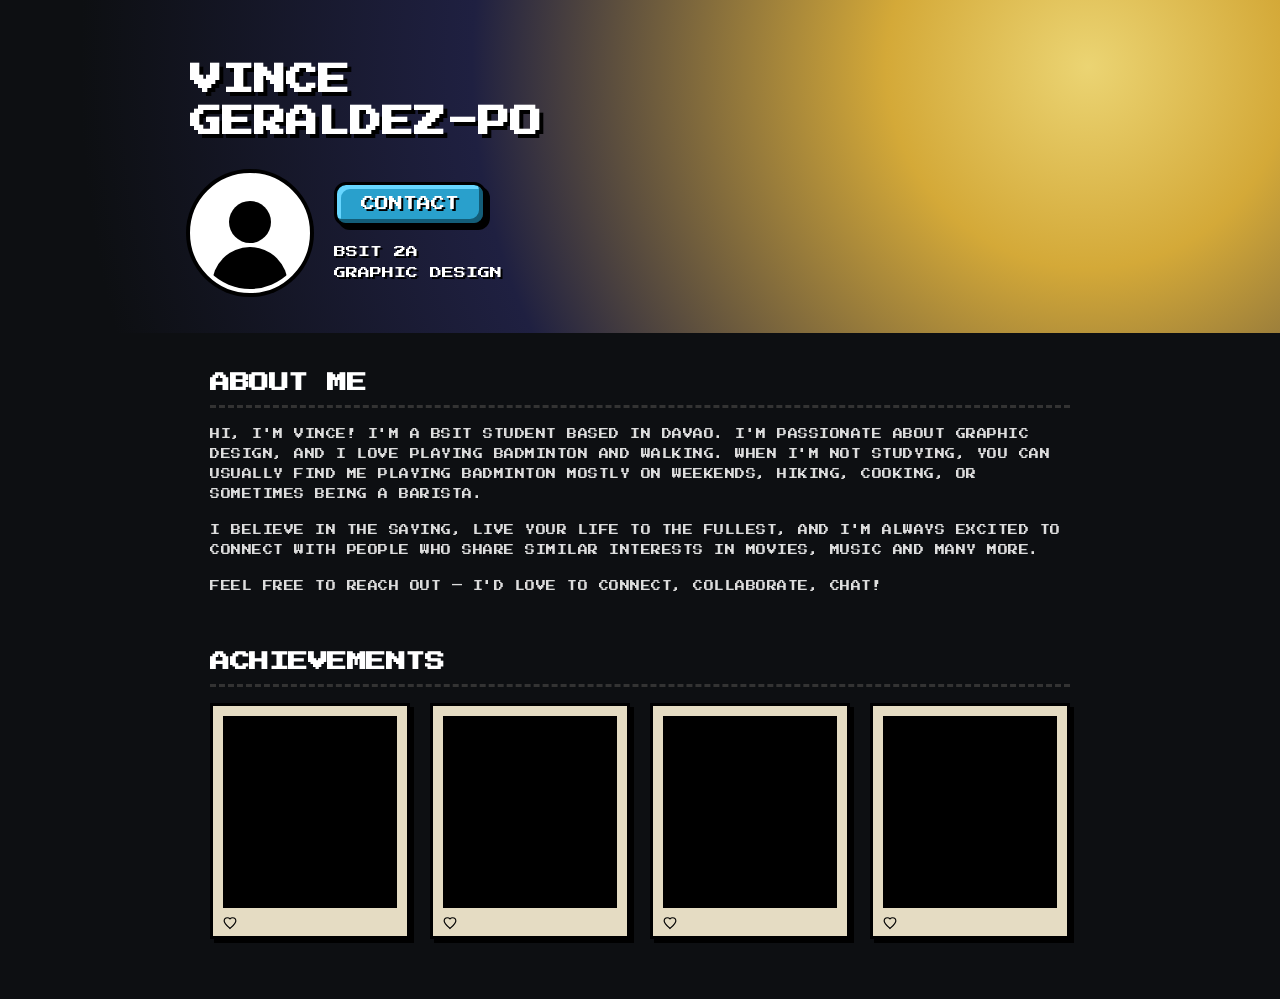
==== index.html @ ae49400c "latest" ====
<!DOCTYPE html>
<html lang="en">
<head>
  <meta charset="UTF-8">
  <meta name="viewport" content="width=device-width, initial-scale=1.0">
  <title>Vince Geraldez-Po - Portfolio</title>
  <link rel="preconnect" href="https://fonts.googleapis.com">
  <link rel="preconnect" href="https://fonts.gstatic.com" crossorigin>
  <link href="https://fonts.googleapis.com/css2?family=Press+Start+2P&display=swap" rel="stylesheet">
  
  <style>
    * {
      box-sizing: border-box;
      margin: 0;
      padding: 0;
    }

    body {
      background-color: #0d0f12;
      min-height: 100vh;
      font-family: 'Press Start 2P', monospace;
      color: #ffffff;
      display: flex;
      flex-direction: column;
      align-items: center;
    }

    header {
      width: 100%;
      background: radial-gradient(circle at 85% 20%, #ebd473 0%, #d4a938 18%, #1f2041 55%, #0d0f12 90%);
      background-image: 
        radial-gradient(circle at 85% 20%, #ebd473 0%, #d4a938 18%, #1f2041 55%, #0d0f12 90%),
        radial-gradient(2px 2px at 10% 30px, #ffd700, rgba(0,0,0,0)),
        radial-gradient(2px 2px at 25% 70px, #ffffff, rgba(0,0,0,0)),
        radial-gradient(2px 2px at 60% 40px, #ffd700, rgba(0,0,0,0)),
        radial-gradient(2px 2px at 80% 120px, #ffffff, rgba(0,0,0,0));
      padding: 60px 20px 40px 20px;
      display: flex;
      justify-content: center;
    }

    .header-content {
      width: 100%;
      max-width: 900px;
      display: flex;
      flex-direction: column;
      gap: 30px;
    }

    .title-name {
      font-size: 32px;
      line-height: 1.3;
      color: #ffffff;
      text-shadow: 4px 4px 0px #000;
      text-transform: uppercase;
    }

    .profile-row {
      display: flex;
      align-items: center;
      gap: 24px;
      flex-wrap: wrap;
    }

    .avatar-container {
      width: 120px;
      height: 120px;
      min-width: 120px;
      background-color: #ffffff;
      border-radius: 50%;
      display: flex;
      justify-content: center;
      align-items: center;
      border: 4px solid #ffffff;
      box-shadow: 0 0 0 4px #000;
      overflow: hidden;
    }

    .avatar-icon {
      width: 100%;
      height: 100%;
      background-color: #ffffff;
      position: relative;
    }

    .avatar-icon::before {
      content: '';
      position: absolute;
      top: 24px;
      left: 50%;
      transform: translateX(-50%);
      width: 42px;
      height: 42px;
      background-color: #000;
      border-radius: 50%;
    }

    .avatar-icon::after {
      content: '';
      position: absolute;
      bottom: -10px;
      left: 50%;
      transform: translateX(-50%);
      width: 76px;
      height: 52px;
      background-color: #000;
      border-radius: 38px 38px 0 0;
    }

    .profile-info {
      display: flex;
      flex-direction: column;
      gap: 16px;
    }

    .contact-btn {
      display: inline-block;
      background-color: #29a0cc;
      color: #ffffff;
      text-decoration: none;
      padding: 12px 24px;
      font-size: 14px;
      border: 3px solid #000;
      box-shadow: inset -4px -4px 0px #135d78, inset 4px 4px 0px #67d6ff, 4px 4px 0px #000;
      text-align: center;
      text-shadow: 2px 2px 0px #000;
      border-radius: 12px;
      width: fit-content;
      transition: transform 0.1s ease;
    }

    .contact-btn:hover {
      transform: translate(-2px, -2px);
    }

    .info-text {
      font-size: 12px;
      line-height: 1.8;
      color: #ffffff;
      text-shadow: 2px 2px 0px #000;
      text-transform: uppercase;
    }

    main {
      width: 100%;
      max-width: 900px;
      padding: 40px 20px 60px 20px;
      display: flex;
      flex-direction: column;
      gap: 40px;
    }

    .section-title {
      font-size: 20px;
      text-transform: uppercase;
      letter-spacing: -0.5px;
      border-bottom: 3px dashed #333;
      padding-bottom: 12px;
      margin-bottom: 16px;
    }

    .about-text {
      font-size: 10px;
      line-height: 2;
      color: #dddddd;
      margin-bottom: 16px;
      text-transform: uppercase;
      letter-spacing: 0.5px;
    }

    .achievements-grid {
      display: grid;
      grid-template-columns: repeat(auto-fit, minmax(160px, 1fr));
      gap: 20px;
      margin-top: 10px;
    }

    .polaroid-card {
      background-color: #e5dcc3;
      padding: 10px 10px 28px 10px;
      border: 3px solid #000;
      box-shadow: 4px 4px 0px #000;
      display: flex;
      flex-direction: column;
      align-items: center;
      position: relative;
    }

    .polaroid-photo {
      width: 100%;
      aspect-ratio: 1 / 1.1;
      background-color: #000000;
    }

    .polaroid-heart {
      position: absolute;
      bottom: 6px;
      left: 10px;
      width: 14px;
      height: 14px;
    }
  </style>
</head>
<body>

  <header>
    <div class="header-content">
      <h1 class="title-name">VINCE<br>GERALDEZ-PO</h1>

      <div class="profile-row">
        <div class="avatar-container">
          <div class="avatar-icon"></div>
        </div>
        <div class="profile-info">
          <a href="#" class="contact-btn">CONTACT</a>
          <div class="info-text">
            BSIT 2A<br>
            GRAPHIC DESIGN
          </div>
        </div>
      </div>
    </div>
  </header>

  <main>
    <section>
      <h2 class="section-title">ABOUT ME</h2>
      <p class="about-text">
        HI, I'M VINCE! I'M A BSIT STUDENT BASED IN DAVAO. I'M PASSIONATE ABOUT GRAPHIC DESIGN, AND I LOVE PLAYING BADMINTON AND WALKING. WHEN I'M NOT STUDYING, YOU CAN USUALLY FIND ME PLAYING BADMINTON MOSTLY ON WEEKENDS, HIKING, COOKING, OR SOMETIMES BEING A BARISTA.
      </p>
      <p class="about-text">
        I BELIEVE IN THE SAYING, LIVE YOUR LIFE TO THE FULLEST, AND I'M ALWAYS EXCITED TO CONNECT WITH PEOPLE WHO SHARE SIMILAR INTERESTS IN MOVIES, MUSIC AND MANY MORE.
      </p>
      <p class="about-text">
        FEEL FREE TO REACH OUT — I'D LOVE TO CONNECT, COLLABORATE, CHAT!
      </p>
    </section>

    <section>
      <h2 class="section-title">ACHIEVEMENTS</h2>
      <div class="achievements-grid">
        <div class="polaroid-card">
          <div class="polaroid-photo"></div>
          <svg class="polaroid-heart" viewBox="0 0 24 24" fill="none" stroke="#000" stroke-width="2">
            <path d="M12 21.35l-1.45-1.32C5.4 15.36 2 12.28 2 8.5 2 5.42 4.42 3 7.5 3c1.74 0 3.41.81 4.5 2.09C13.09 3.81 14.76 3 16.5 3 19.58 3 22 5.42 22 8.5c0 3.78-3.4 6.86-8.55 11.54L12 21.35z"/>
          </svg>
        </div>
        <div class="polaroid-card">
          <div class="polaroid-photo"></div>
          <svg class="polaroid-heart" viewBox="0 0 24 24" fill="none" stroke="#000" stroke-width="2">
            <path d="M12 21.35l-1.45-1.32C5.4 15.36 2 12.28 2 8.5 2 5.42 4.42 3 7.5 3c1.74 0 3.41.81 4.5 2.09C13.09 3.81 14.76 3 16.5 3 19.58 3 22 5.42 22 8.5c0 3.78-3.4 6.86-8.55 11.54L12 21.35z"/>
          </svg>
        </div>
        <div class="polaroid-card">
          <div class="polaroid-photo"></div>
          <svg class="polaroid-heart" viewBox="0 0 24 24" fill="none" stroke="#000" stroke-width="2">
            <path d="M12 21.35l-1.45-1.32C5.4 15.36 2 12.28 2 8.5 2 5.42 4.42 3 7.5 3c1.74 0 3.41.81 4.5 2.09C13.09 3.81 14.76 3 16.5 3 19.58 3 22 5.42 22 8.5c0 3.78-3.4 6.86-8.55 11.54L12 21.35z"/>
          </svg>
        </div>
        <div class="polaroid-card">
          <div class="polaroid-photo"></div>
          <svg class="polaroid-heart" viewBox="0 0 24 24" fill="none" stroke="#000" stroke-width="2">
            <path d="M12 21.35l-1.45-1.32C5.4 15.36 2 12.28 2 8.5 2 5.42 4.42 3 7.5 3c1.74 0 3.41.81 4.5 2.09C13.09 3.81 14.76 3 16.5 3 19.58 3 22 5.42 22 8.5c0 3.78-3.4 6.86-8.55 11.54L12 21.35z"/>
          </svg>
        </div>
      </div>
    </section>
  </main>

</body>
</html>
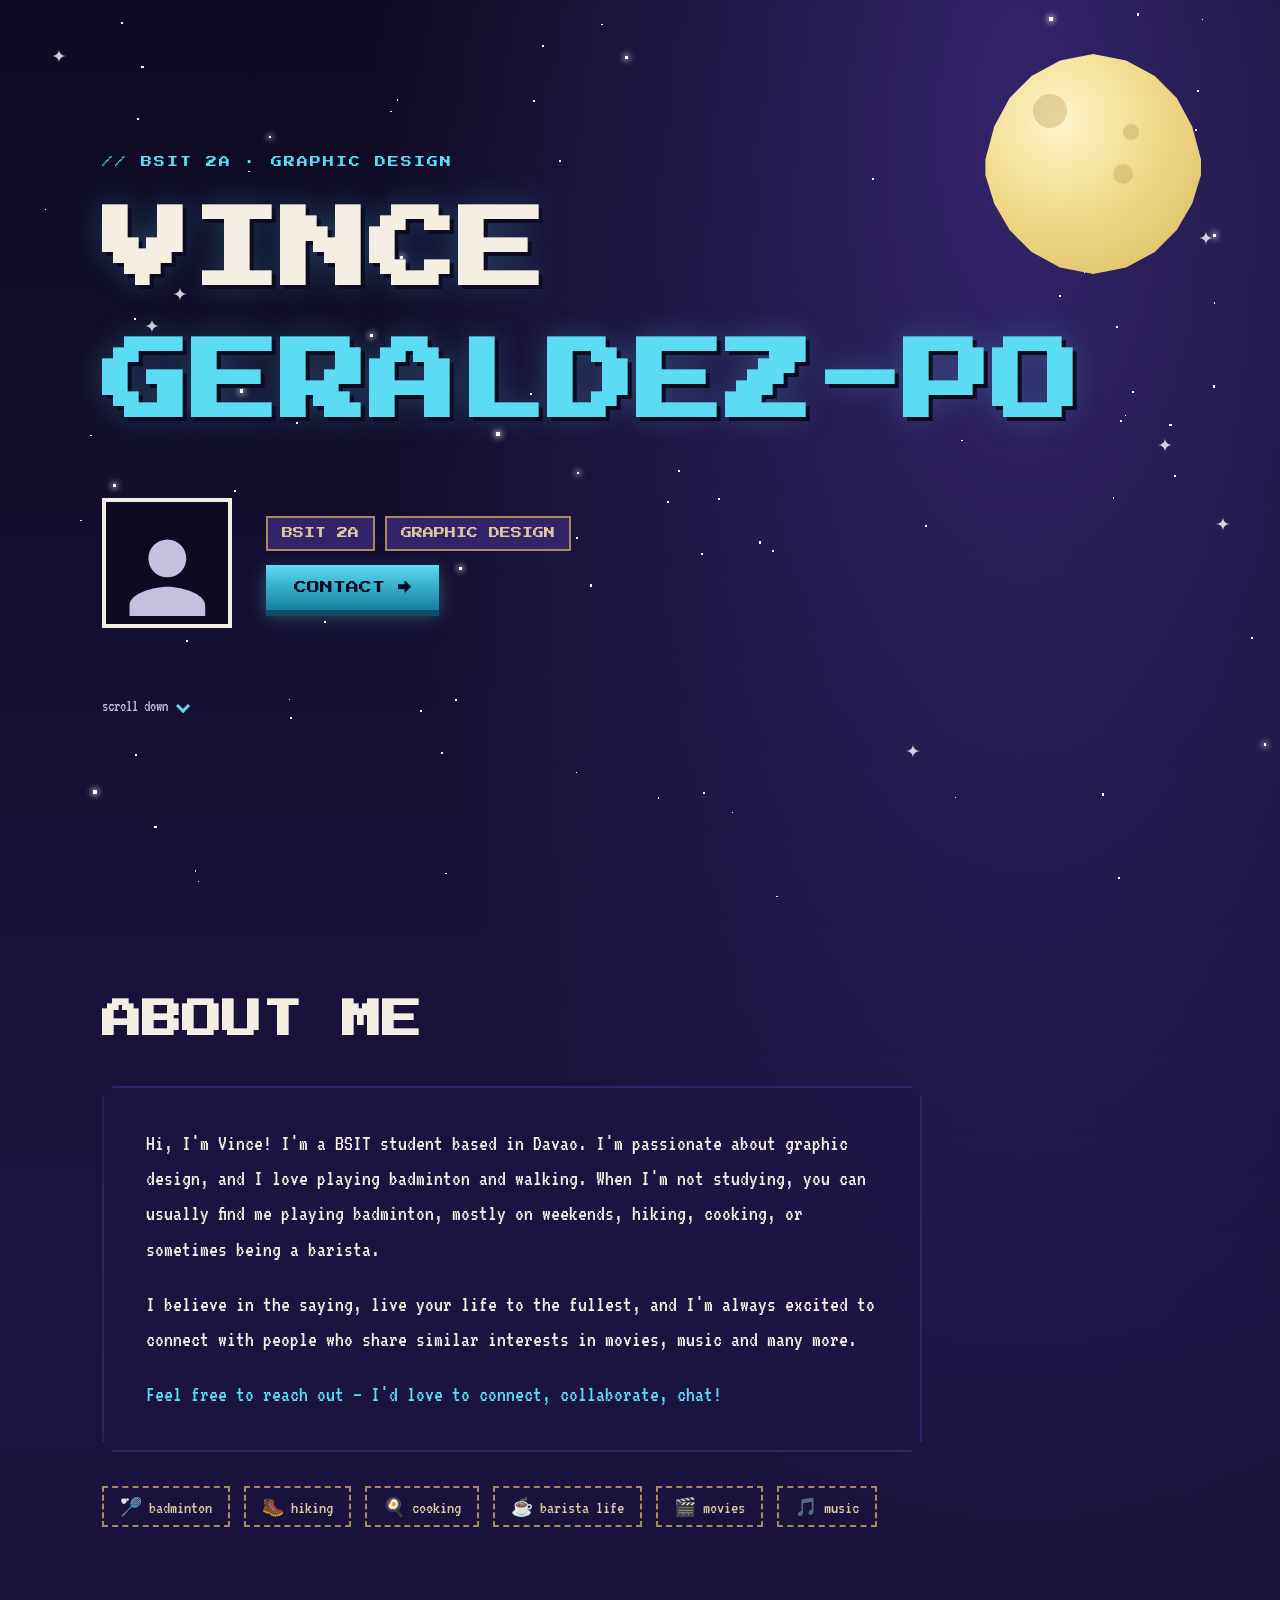
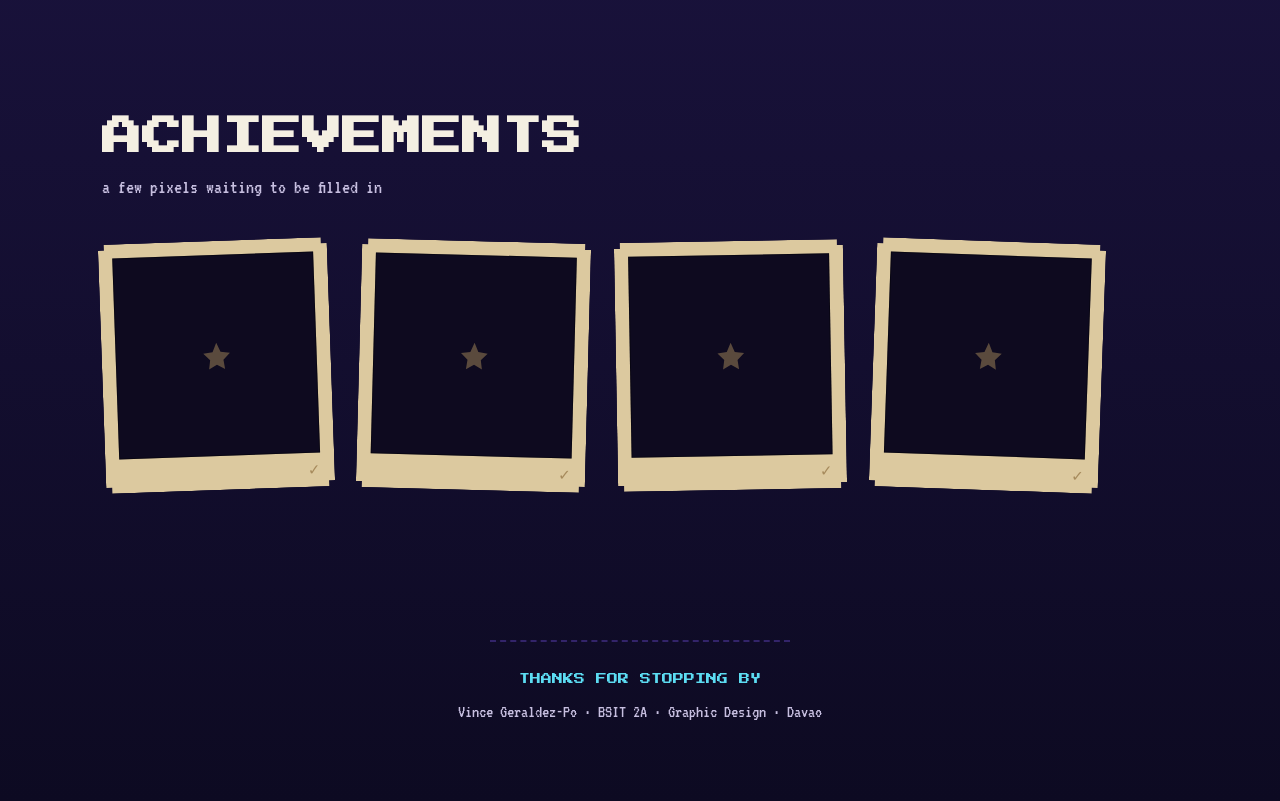
==== commit fd7ab460: "ltest commit" ====
--- a/index.html
+++ b/index.html
@@ -1,271 +1,419 @@
 <!DOCTYPE html>
 <html lang="en">
 <head>
-  <meta charset="UTF-8">
-  <meta name="viewport" content="width=device-width, initial-scale=1.0">
-  <title>Vince Geraldez-Po - Portfolio</title>
-  <link rel="preconnect" href="https://fonts.googleapis.com">
-  <link rel="preconnect" href="https://fonts.gstatic.com" crossorigin>
-  <link href="https://fonts.googleapis.com/css2?family=Press+Start+2P&display=swap" rel="stylesheet">
-  
-  <style>
-    * {
-      box-sizing: border-box;
-      margin: 0;
-      padding: 0;
-    }
-
-    body {
-      background-color: #0d0f12;
-      min-height: 100vh;
-      font-family: 'Press Start 2P', monospace;
-      color: #ffffff;
-      display: flex;
-      flex-direction: column;
-      align-items: center;
-    }
-
-    header {
-      width: 100%;
-      background: radial-gradient(circle at 85% 20%, #ebd473 0%, #d4a938 18%, #1f2041 55%, #0d0f12 90%);
-      background-image: 
-        radial-gradient(circle at 85% 20%, #ebd473 0%, #d4a938 18%, #1f2041 55%, #0d0f12 90%),
-        radial-gradient(2px 2px at 10% 30px, #ffd700, rgba(0,0,0,0)),
-        radial-gradient(2px 2px at 25% 70px, #ffffff, rgba(0,0,0,0)),
-        radial-gradient(2px 2px at 60% 40px, #ffd700, rgba(0,0,0,0)),
-        radial-gradient(2px 2px at 80% 120px, #ffffff, rgba(0,0,0,0));
-      padding: 60px 20px 40px 20px;
-      display: flex;
-      justify-content: center;
-    }
-
-    .header-content {
-      width: 100%;
-      max-width: 900px;
-      display: flex;
-      flex-direction: column;
-      gap: 30px;
-    }
-
-    .title-name {
-      font-size: 32px;
-      line-height: 1.3;
-      color: #ffffff;
-      text-shadow: 4px 4px 0px #000;
-      text-transform: uppercase;
-    }
-
-    .profile-row {
-      display: flex;
-      align-items: center;
-      gap: 24px;
-      flex-wrap: wrap;
-    }
-
-    .avatar-container {
-      width: 120px;
-      height: 120px;
-      min-width: 120px;
-      background-color: #ffffff;
-      border-radius: 50%;
-      display: flex;
-      justify-content: center;
-      align-items: center;
-      border: 4px solid #ffffff;
-      box-shadow: 0 0 0 4px #000;
-      overflow: hidden;
-    }
-
-    .avatar-icon {
-      width: 100%;
-      height: 100%;
-      background-color: #ffffff;
-      position: relative;
-    }
-
-    .avatar-icon::before {
-      content: '';
-      position: absolute;
-      top: 24px;
-      left: 50%;
-      transform: translateX(-50%);
-      width: 42px;
-      height: 42px;
-      background-color: #000;
-      border-radius: 50%;
-    }
-
-    .avatar-icon::after {
-      content: '';
-      position: absolute;
-      bottom: -10px;
-      left: 50%;
-      transform: translateX(-50%);
-      width: 76px;
-      height: 52px;
-      background-color: #000;
-      border-radius: 38px 38px 0 0;
-    }
-
-    .profile-info {
-      display: flex;
-      flex-direction: column;
-      gap: 16px;
-    }
-
-    .contact-btn {
-      display: inline-block;
-      background-color: #29a0cc;
-      color: #ffffff;
-      text-decoration: none;
-      padding: 12px 24px;
-      font-size: 14px;
-      border: 3px solid #000;
-      box-shadow: inset -4px -4px 0px #135d78, inset 4px 4px 0px #67d6ff, 4px 4px 0px #000;
-      text-align: center;
-      text-shadow: 2px 2px 0px #000;
-      border-radius: 12px;
-      width: fit-content;
-      transition: transform 0.1s ease;
-    }
-
-    .contact-btn:hover {
-      transform: translate(-2px, -2px);
-    }
-
-    .info-text {
-      font-size: 12px;
-      line-height: 1.8;
-      color: #ffffff;
-      text-shadow: 2px 2px 0px #000;
-      text-transform: uppercase;
-    }
-
-    main {
-      width: 100%;
-      max-width: 900px;
-      padding: 40px 20px 60px 20px;
-      display: flex;
-      flex-direction: column;
-      gap: 40px;
-    }
-
-    .section-title {
-      font-size: 20px;
-      text-transform: uppercase;
-      letter-spacing: -0.5px;
-      border-bottom: 3px dashed #333;
-      padding-bottom: 12px;
-      margin-bottom: 16px;
-    }
-
-    .about-text {
-      font-size: 10px;
-      line-height: 2;
-      color: #dddddd;
-      margin-bottom: 16px;
-      text-transform: uppercase;
-      letter-spacing: 0.5px;
-    }
-
-    .achievements-grid {
-      display: grid;
-      grid-template-columns: repeat(auto-fit, minmax(160px, 1fr));
-      gap: 20px;
-      margin-top: 10px;
-    }
-
-    .polaroid-card {
-      background-color: #e5dcc3;
-      padding: 10px 10px 28px 10px;
-      border: 3px solid #000;
-      box-shadow: 4px 4px 0px #000;
-      display: flex;
-      flex-direction: column;
-      align-items: center;
-      position: relative;
-    }
-
-    .polaroid-photo {
-      width: 100%;
-      aspect-ratio: 1 / 1.1;
-      background-color: #000000;
-    }
-
-    .polaroid-heart {
-      position: absolute;
-      bottom: 6px;
-      left: 10px;
-      width: 14px;
-      height: 14px;
-    }
-  </style>
+<meta charset="UTF-8">
+<meta name="viewport" content="width=device-width, initial-scale=1.0">
+<title>Vince Geraldez-Po — Graphic Design Portfolio</title>
+<link rel="preconnect" href="https://fonts.googleapis.com">
+<link href="https://fonts.googleapis.com/css2?family=Press+Start+2P&family=VT323&display=swap" rel="stylesheet">
+<style>
+  :root{
+    --bg-deep:#0d0a22;
+    --bg-mid:#1c1442;
+    --bg-purple:#33246a;
+    --moon:#f3dd8f;
+    --moon-dark:#d8b95c;
+    --cyan:#5cdcf2;
+    --cyan-dark:#137e9e;
+    --cyan-deep:#0a4f63;
+    --cream:#dcc99f;
+    --cream-dark:#a68a5c;
+    --ink:#0e0a1f;
+    --text:#f4efe2;
+    --text-dim:#c7bfe0;
+    --star:#ffffff;
+  }
+
+  *{box-sizing:border-box; margin:0; padding:0;}
+
+  html{scroll-behavior:smooth;}
+
+  body{
+    background:
+      radial-gradient(ellipse at 80% 5%, var(--bg-purple) 0%, transparent 45%),
+      linear-gradient(180deg, var(--bg-deep) 0%, var(--bg-mid) 55%, var(--bg-deep) 100%);
+    color:var(--text);
+    font-family:'VT323', monospace;
+    overflow-x:hidden;
+  }
+
+  img, svg{image-rendering:pixelated;}
+
+  /* ---------- pixel stepped corners, reused everywhere ---------- */
+  .pixel-frame{
+    clip-path: polygon(
+      0 10px, 10px 10px, 10px 0,
+      calc(100% - 10px) 0, calc(100% - 10px) 10px, 100% 10px,
+      100% calc(100% - 10px), calc(100% - 10px) calc(100% - 10px), calc(100% - 10px) 100%,
+      10px 100%, 10px calc(100% - 10px), 0 calc(100% - 10px)
+    );
+  }
+  .pixel-frame-sm{
+    clip-path: polygon(
+      0 6px, 6px 6px, 6px 0,
+      calc(100% - 6px) 0, calc(100% - 6px) 6px, 100% 6px,
+      100% calc(100% - 6px), calc(100% - 6px) calc(100% - 6px), calc(100% - 6px) 100%,
+      6px 100%, 6px calc(100% - 6px), 0 calc(100% - 6px)
+    );
+  }
+
+  h1,h2,h3, .pixel-font{
+    font-family:'Press Start 2P', monospace;
+    line-height:1.5;
+  }
+
+  /* ---------- starfield ---------- */
+  #stars{
+    position:fixed;
+    inset:0;
+    pointer-events:none;
+    z-index:0;
+    overflow:hidden;
+  }
+  .star{
+    position:absolute;
+    background:var(--star);
+    animation: twinkle 3.5s ease-in-out infinite;
+  }
+  .star.big{ box-shadow:0 0 6px 1px rgba(255,255,255,.9); }
+  @keyframes twinkle{
+    0%, 100%{ opacity:.15; transform:scale(.7); }
+    50%{ opacity:1; transform:scale(1); }
+  }
+  @keyframes sparkle-spin{
+    from{ transform:rotate(0deg); }
+    to{ transform:rotate(360deg); }
+  }
+  .sparkle{
+    position:absolute;
+    width:14px; height:14px;
+    animation: twinkle 4s ease-in-out infinite, sparkle-spin 12s linear infinite;
+    opacity:.8;
+  }
+  .sparkle svg{width:100%; height:100%; fill:var(--star);}
+
+  section{
+    position:relative;
+    z-index:1;
+    padding: 90px 8vw;
+  }
+
+  /* ================= HERO ================= */
+  #hero{
+    min-height:100vh;
+    display:flex;
+    flex-direction:column;
+    justify-content:center;
+    padding-top: 60px;
+  }
+
+  .moon{
+    position:absolute;
+    top:6%;
+    right:6%;
+    width:220px;
+    height:220px;
+    border-radius:50%;
+    background: radial-gradient(circle at 35% 30%, #fff6cf 0%, var(--moon) 40%, var(--moon-dark) 100%);
+    box-shadow: 0 0 70px 20px rgba(243,221,143,.35), 0 0 140px 50px rgba(243,221,143,.12);
+    clip-path: polygon(
+      50% 0%, 65% 3%, 78% 10%, 88% 20%, 95% 33%, 99% 48%,
+      99% 55%, 95% 68%, 88% 80%, 78% 90%, 65% 97%, 50% 100%,
+      35% 97%, 22% 90%, 12% 80%, 5% 68%, 1% 55%, 1% 48%,
+      5% 33%, 12% 20%, 22% 10%, 35% 3%
+    );
+  }
+  .moon::before, .moon::after, .moon .crater{
+    content:'';
+    position:absolute;
+    border-radius:50%;
+    background: rgba(180,150,80,.35);
+  }
+  .moon::before{ width:34px; height:34px; top:40px; left:50px; }
+  .moon::after{ width:20px; height:20px; top:110px; left:130px; }
+  .moon .crater{ width:16px; height:16px; top:70px; left:140px; }
+
+  .eyebrow{
+    font-family:'Press Start 2P', monospace;
+    font-size:11px;
+    color:var(--cyan);
+    letter-spacing:2px;
+    margin-bottom:18px;
+  }
+
+  .hero-name{
+    font-size: clamp(38px, 7.5vw, 88px);
+    color:var(--text);
+    text-shadow: 4px 4px 0 var(--bg-deep), 0 0 30px rgba(92,220,242,.25);
+    letter-spacing:1px;
+  }
+  .hero-name .last{
+    color:var(--cyan);
+    display:block;
+  }
+
+  .hero-lower{
+    margin-top:48px;
+    display:flex;
+    align-items:center;
+    gap:34px;
+    flex-wrap:wrap;
+  }
+
+  .avatar{
+    width:130px;
+    height:130px;
+    background: var(--ink);
+    border: 4px solid var(--text);
+    display:flex;
+    align-items:flex-end;
+    justify-content:center;
+    overflow:hidden;
+    flex-shrink:0;
+  }
+  .avatar svg{ width:76%; fill:var(--text-dim); }
+
+  .hero-meta{ display:flex; flex-direction:column; gap:14px; }
+
+  .tag-row{ display:flex; gap:10px; flex-wrap:wrap; }
+  .tag{
+    font-family:'Press Start 2P', monospace;
+    font-size:11px;
+    padding:10px 14px;
+    background: var(--bg-purple);
+    border: 2px solid var(--cream-dark);
+    color:var(--cream);
+  }
+
+  .btn-contact{
+    font-family:'Press Start 2P', monospace;
+    font-size:13px;
+    color:var(--ink);
+    background: linear-gradient(180deg, var(--cyan) 0%, var(--cyan-dark) 100%);
+    border:none;
+    padding:16px 28px;
+    cursor:pointer;
+    box-shadow: 0 6px 0 var(--cyan-deep), 0 6px 18px rgba(92,220,242,.35);
+    transition: transform .12s ease, box-shadow .12s ease;
+    text-decoration:none;
+    display:inline-block;
+    width:fit-content;
+  }
+  .btn-contact:hover{ transform: translateY(-2px); box-shadow: 0 8px 0 var(--cyan-deep), 0 10px 24px rgba(92,220,242,.45); }
+  .btn-contact:active{ transform: translateY(3px); box-shadow: 0 2px 0 var(--cyan-deep); }
+
+  .scroll-hint{
+    margin-top:70px;
+    font-size:16px;
+    color:var(--text-dim);
+    display:flex;
+    align-items:center;
+    gap:10px;
+  }
+  .scroll-hint .chevron{
+    width:10px; height:10px;
+    border-right:3px solid var(--cyan);
+    border-bottom:3px solid var(--cyan);
+    transform:rotate(45deg);
+    animation: bob 1.6s ease-in-out infinite;
+  }
+  @keyframes bob{ 0%,100%{ transform:rotate(45deg) translateY(0);} 50%{ transform:rotate(45deg) translateY(6px);} }
+
+  /* ================= ABOUT ================= */
+  #about h2{ font-size: clamp(26px, 4vw, 40px); margin-bottom:36px; }
+
+  .about-panel{
+    background: rgba(28,20,66,.55);
+    border:2px solid var(--bg-purple);
+    padding:38px 42px;
+    max-width:820px;
+  }
+  .about-panel p{
+    font-size:22px;
+    line-height:1.6;
+    color:var(--text);
+    margin-bottom:20px;
+  }
+  .about-panel p:last-child{ margin-bottom:0; color:var(--cyan); }
+
+  .interest-strip{
+    margin-top:34px;
+    display:flex;
+    gap:14px;
+    flex-wrap:wrap;
+  }
+  .interest{
+    font-size:18px;
+    padding:8px 16px;
+    border:2px dashed var(--cream-dark);
+    color:var(--cream);
+  }
+
+  /* ================= ACHIEVEMENTS ================= */
+  #achievements h2{ font-size: clamp(26px, 4vw, 40px); margin-bottom:10px; }
+  .section-sub{ color:var(--text-dim); font-size:20px; margin-bottom:44px; }
+
+  .polaroid-grid{
+    display:grid;
+    grid-template-columns:repeat(auto-fit, minmax(190px, 1fr));
+    gap:28px;
+    max-width:1000px;
+  }
+  .polaroid{
+    background: var(--cream);
+    padding:14px 14px 34px 14px;
+    position:relative;
+    transform: rotate(var(--tilt, 0deg));
+    transition: transform .2s ease;
+  }
+  .polaroid:nth-child(1){ --tilt:-2deg; }
+  .polaroid:nth-child(2){ --tilt:1.5deg; }
+  .polaroid:nth-child(3){ --tilt:-1deg; }
+  .polaroid:nth-child(4){ --tilt:2deg; }
+  .polaroid:hover{ transform: rotate(0deg) translateY(-6px); }
+
+  .polaroid-slot{
+    aspect-ratio: 1/1;
+    background: var(--ink);
+    border:1px solid rgba(0,0,0,.4);
+    display:flex;
+    align-items:center;
+    justify-content:center;
+  }
+  .polaroid-slot svg{ width:32px; height:32px; fill:var(--cream-dark); opacity:.5; }
+  .polaroid-label{
+    position:absolute;
+    bottom:8px; right:14px;
+    font-size:15px;
+    color:var(--cream-dark);
+  }
+
+  /* ================= FOOTER ================= */
+  footer{
+    text-align:center;
+    padding:60px 8vw 80px;
+    position:relative;
+    z-index:1;
+  }
+  .divider{
+    width:100%;
+    max-width:300px;
+    margin:0 auto 30px;
+    border:none;
+    border-top:2px dashed var(--bg-purple);
+  }
+  footer .pixel-font{ font-size:11px; color:var(--cyan); margin-bottom:14px; }
+  footer p{ font-size:18px; color:var(--text-dim); }
+
+  @media (max-width:640px){
+    section{ padding:70px 6vw; }
+    .moon{ width:120px; height:120px; top:3%; right:5%; }
+    .hero-lower{ flex-direction:column; align-items:flex-start; }
+  }
+</style>
 </head>
 <body>
 
-  <header>
-    <div class="header-content">
-      <h1 class="title-name">VINCE<br>GERALDEZ-PO</h1>
-
-      <div class="profile-row">
-        <div class="avatar-container">
-          <div class="avatar-icon"></div>
-        </div>
-        <div class="profile-info">
-          <a href="#" class="contact-btn">CONTACT</a>
-          <div class="info-text">
-            BSIT 2A<br>
-            GRAPHIC DESIGN
-          </div>
-        </div>
+<div id="stars"></div>
+
+<section id="hero">
+  <div class="moon"><div class="crater"></div></div>
+
+  <div class="eyebrow">// BSIT 2A · GRAPHIC DESIGN</div>
+  <h1 class="hero-name">VINCE<span class="last">GERALDEZ-PO</span></h1>
+
+  <div class="hero-lower">
+    <div class="avatar">
+      <svg viewBox="0 0 24 24"><path d="M12 12c2.7 0 4.9-2.2 4.9-4.9S14.7 2.2 12 2.2 7.1 4.4 7.1 7.1 9.3 12 12 12zm0 2.4c-3.3 0-9.8 1.6-9.8 4.9V22h19.6v-2.7c0-3.3-6.5-4.9-9.8-4.9z"/></svg>
+    </div>
+    <div class="hero-meta">
+      <div class="tag-row">
+        <span class="tag">BSIT 2A</span>
+        <span class="tag">GRAPHIC DESIGN</span>
       </div>
-    </div>
-  </header>
-
-  <main>
-    <section>
-      <h2 class="section-title">ABOUT ME</h2>
-      <p class="about-text">
-        HI, I'M VINCE! I'M A BSIT STUDENT BASED IN DAVAO. I'M PASSIONATE ABOUT GRAPHIC DESIGN, AND I LOVE PLAYING BADMINTON AND WALKING. WHEN I'M NOT STUDYING, YOU CAN USUALLY FIND ME PLAYING BADMINTON MOSTLY ON WEEKENDS, HIKING, COOKING, OR SOMETIMES BEING A BARISTA.
-      </p>
-      <p class="about-text">
-        I BELIEVE IN THE SAYING, LIVE YOUR LIFE TO THE FULLEST, AND I'M ALWAYS EXCITED TO CONNECT WITH PEOPLE WHO SHARE SIMILAR INTERESTS IN MOVIES, MUSIC AND MANY MORE.
-      </p>
-      <p class="about-text">
-        FEEL FREE TO REACH OUT — I'D LOVE TO CONNECT, COLLABORATE, CHAT!
-      </p>
-    </section>
-
-    <section>
-      <h2 class="section-title">ACHIEVEMENTS</h2>
-      <div class="achievements-grid">
-        <div class="polaroid-card">
-          <div class="polaroid-photo"></div>
-          <svg class="polaroid-heart" viewBox="0 0 24 24" fill="none" stroke="#000" stroke-width="2">
-            <path d="M12 21.35l-1.45-1.32C5.4 15.36 2 12.28 2 8.5 2 5.42 4.42 3 7.5 3c1.74 0 3.41.81 4.5 2.09C13.09 3.81 14.76 3 16.5 3 19.58 3 22 5.42 22 8.5c0 3.78-3.4 6.86-8.55 11.54L12 21.35z"/>
-          </svg>
-        </div>
-        <div class="polaroid-card">
-          <div class="polaroid-photo"></div>
-          <svg class="polaroid-heart" viewBox="0 0 24 24" fill="none" stroke="#000" stroke-width="2">
-            <path d="M12 21.35l-1.45-1.32C5.4 15.36 2 12.28 2 8.5 2 5.42 4.42 3 7.5 3c1.74 0 3.41.81 4.5 2.09C13.09 3.81 14.76 3 16.5 3 19.58 3 22 5.42 22 8.5c0 3.78-3.4 6.86-8.55 11.54L12 21.35z"/>
-          </svg>
-        </div>
-        <div class="polaroid-card">
-          <div class="polaroid-photo"></div>
-          <svg class="polaroid-heart" viewBox="0 0 24 24" fill="none" stroke="#000" stroke-width="2">
-            <path d="M12 21.35l-1.45-1.32C5.4 15.36 2 12.28 2 8.5 2 5.42 4.42 3 7.5 3c1.74 0 3.41.81 4.5 2.09C13.09 3.81 14.76 3 16.5 3 19.58 3 22 5.42 22 8.5c0 3.78-3.4 6.86-8.55 11.54L12 21.35z"/>
-          </svg>
-        </div>
-        <div class="polaroid-card">
-          <div class="polaroid-photo"></div>
-          <svg class="polaroid-heart" viewBox="0 0 24 24" fill="none" stroke="#000" stroke-width="2">
-            <path d="M12 21.35l-1.45-1.32C5.4 15.36 2 12.28 2 8.5 2 5.42 4.42 3 7.5 3c1.74 0 3.41.81 4.5 2.09C13.09 3.81 14.76 3 16.5 3 19.58 3 22 5.42 22 8.5c0 3.78-3.4 6.86-8.55 11.54L12 21.35z"/>
-          </svg>
-        </div>
-      </div>
-    </section>
-  </main>
+      <a href="#contact" class="btn-contact">CONTACT →</a>
+    </div>
+  </div>
+
+  <div class="scroll-hint"><span>scroll down</span><span class="chevron"></span></div>
+</section>
+
+<section id="about">
+  <h2>ABOUT ME</h2>
+  <div class="about-panel pixel-frame">
+    <p>Hi, I'm Vince! I'm a BSIT student based in Davao. I'm passionate about graphic design, and I love playing badminton and walking. When I'm not studying, you can usually find me playing badminton, mostly on weekends, hiking, cooking, or sometimes being a barista.</p>
+    <p>I believe in the saying, live your life to the fullest, and I'm always excited to connect with people who share similar interests in movies, music and many more.</p>
+    <p>Feel free to reach out — I'd love to connect, collaborate, chat!</p>
+  </div>
+  <div class="interest-strip">
+    <span class="interest">🏸 badminton</span>
+    <span class="interest">🥾 hiking</span>
+    <span class="interest">🍳 cooking</span>
+    <span class="interest">☕ barista life</span>
+    <span class="interest">🎬 movies</span>
+    <span class="interest">🎵 music</span>
+  </div>
+</section>
+
+<section id="achievements">
+  <h2>ACHIEVEMENTS</h2>
+  <p class="section-sub">a few pixels waiting to be filled in</p>
+  <div class="polaroid-grid">
+    <div class="polaroid pixel-frame-sm">
+      <div class="polaroid-slot"><svg viewBox="0 0 24 24"><path d="M12 2 15 9 22 10 17 15 18 22 12 18.5 6 22 7 15 2 10 9 9z"/></svg></div>
+      <div class="polaroid-label">✓</div>
+    </div>
+    <div class="polaroid pixel-frame-sm">
+      <div class="polaroid-slot"><svg viewBox="0 0 24 24"><path d="M12 2 15 9 22 10 17 15 18 22 12 18.5 6 22 7 15 2 10 9 9z"/></svg></div>
+      <div class="polaroid-label">✓</div>
+    </div>
+    <div class="polaroid pixel-frame-sm">
+      <div class="polaroid-slot"><svg viewBox="0 0 24 24"><path d="M12 2 15 9 22 10 17 15 18 22 12 18.5 6 22 7 15 2 10 9 9z"/></svg></div>
+      <div class="polaroid-label">✓</div>
+    </div>
+    <div class="polaroid pixel-frame-sm">
+      <div class="polaroid-slot"><svg viewBox="0 0 24 24"><path d="M12 2 15 9 22 10 17 15 18 22 12 18.5 6 22 7 15 2 10 9 9z"/></svg></div>
+      <div class="polaroid-label">✓</div>
+    </div>
+  </div>
+</section>
+
+<footer id="contact">
+  <hr class="divider">
+  <div class="pixel-font">THANKS FOR STOPPING BY</div>
+  <p>Vince Geraldez-Po · BSIT 2A · Graphic Design · Davao</p>
+</footer>
+
+<script>
+  // starfield generation
+  const starField = document.getElementById('stars');
+  const STAR_COUNT = 90;
+  for(let i=0;i<STAR_COUNT;i++){
+    const s = document.createElement('div');
+    const big = Math.random() < 0.12;
+    s.className = 'star' + (big ? ' big' : '');
+    const size = big ? (Math.random()*2+2) : (Math.random()*1.5+1);
+    s.style.width = size+'px';
+    s.style.height = size+'px';
+    s.style.top = Math.random()*100+'%';
+    s.style.left = Math.random()*100+'%';
+    s.style.animationDelay = (Math.random()*3.5)+'s';
+    s.style.animationDuration = (2.5+Math.random()*3)+'s';
+    starField.appendChild(s);
+  }
+  // four-pointed sparkles
+  const sparkleSVG = '<svg viewBox="0 0 24 24"><path d="M12 0 C12 7 17 12 24 12 C17 12 12 17 12 24 C12 17 7 12 0 12 C7 12 12 7 12 0 Z"/></svg>';
+  const SPARKLE_COUNT = 8;
+  for(let i=0;i<SPARKLE_COUNT;i++){
+    const sp = document.createElement('div');
+    sp.className = 'sparkle';
+    sp.style.top = Math.random()*90+'%';
+    sp.style.left = Math.random()*100+'%';
+    sp.style.animationDelay = (Math.random()*4)+'s, '+(Math.random()*10)+'s';
+    sp.innerHTML = sparkleSVG;
+    starField.appendChild(sp);
+  }
+</script>
 
 </body>
 </html>
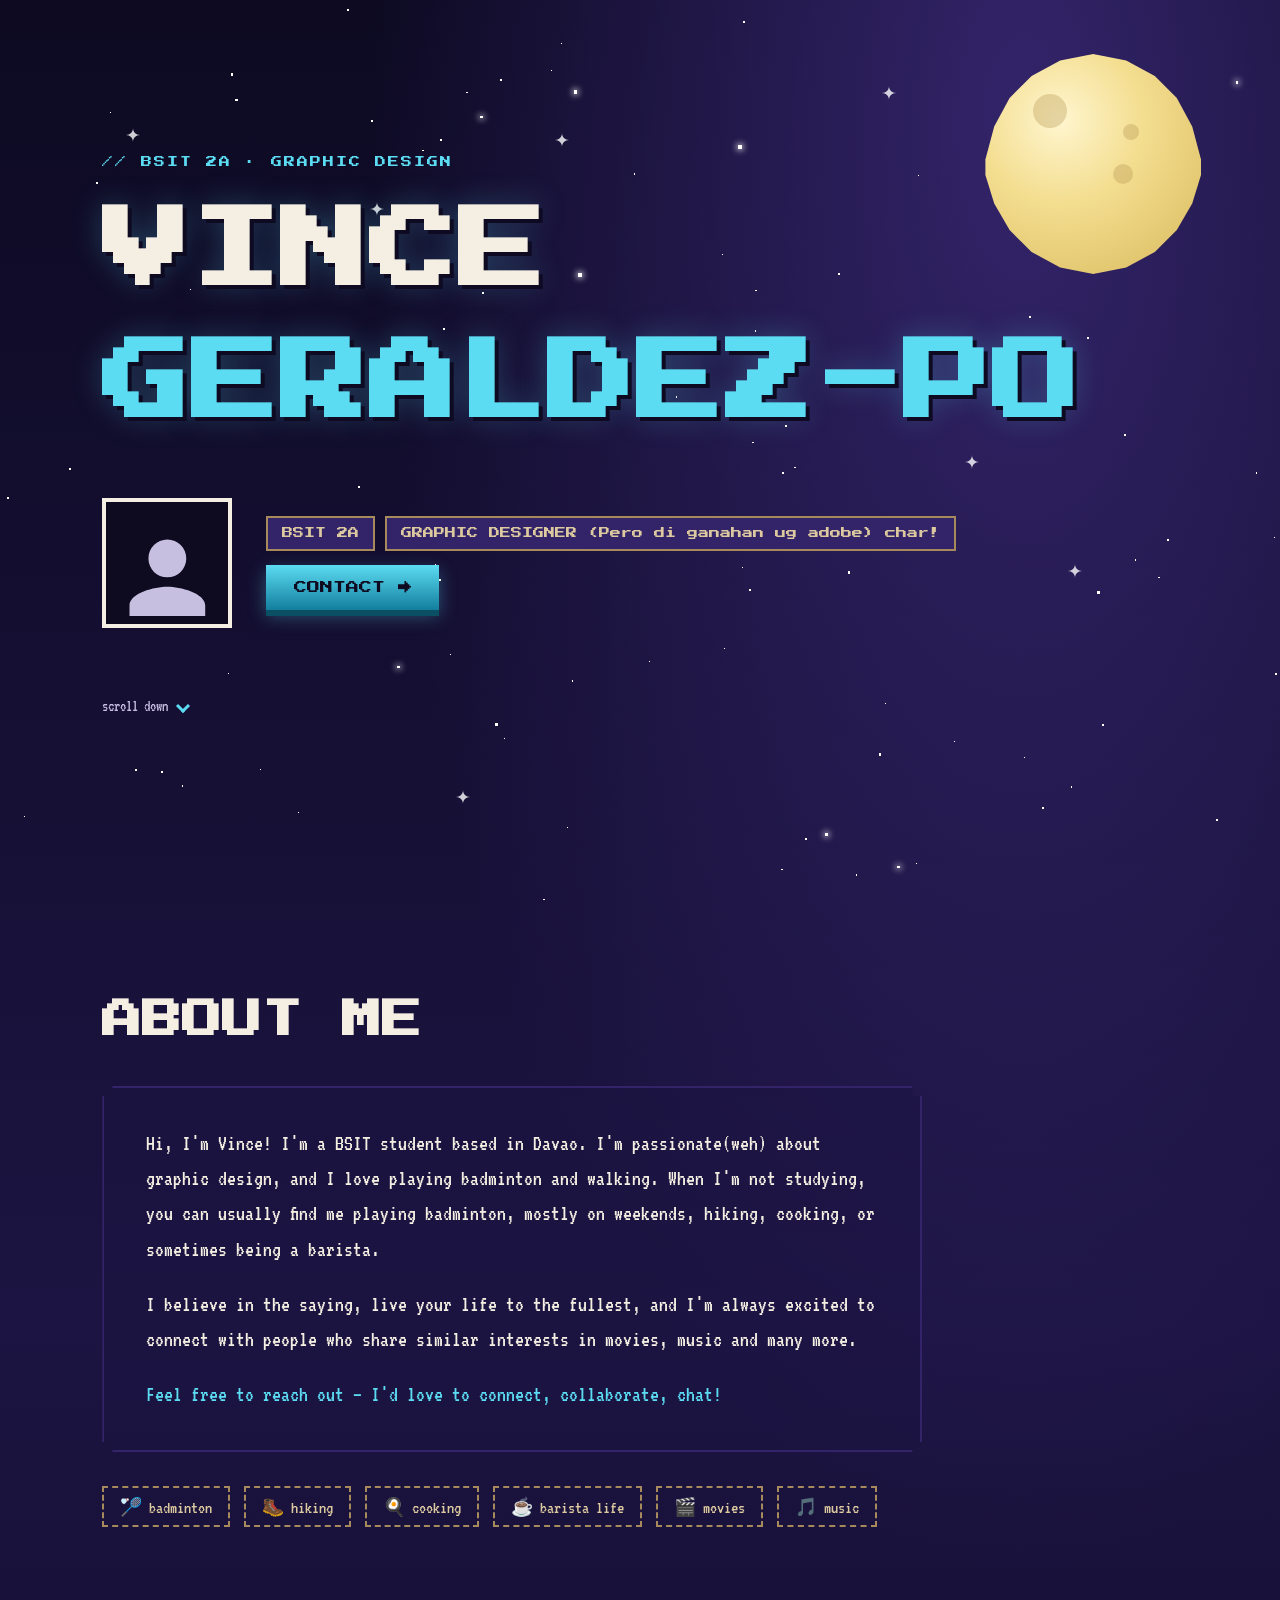
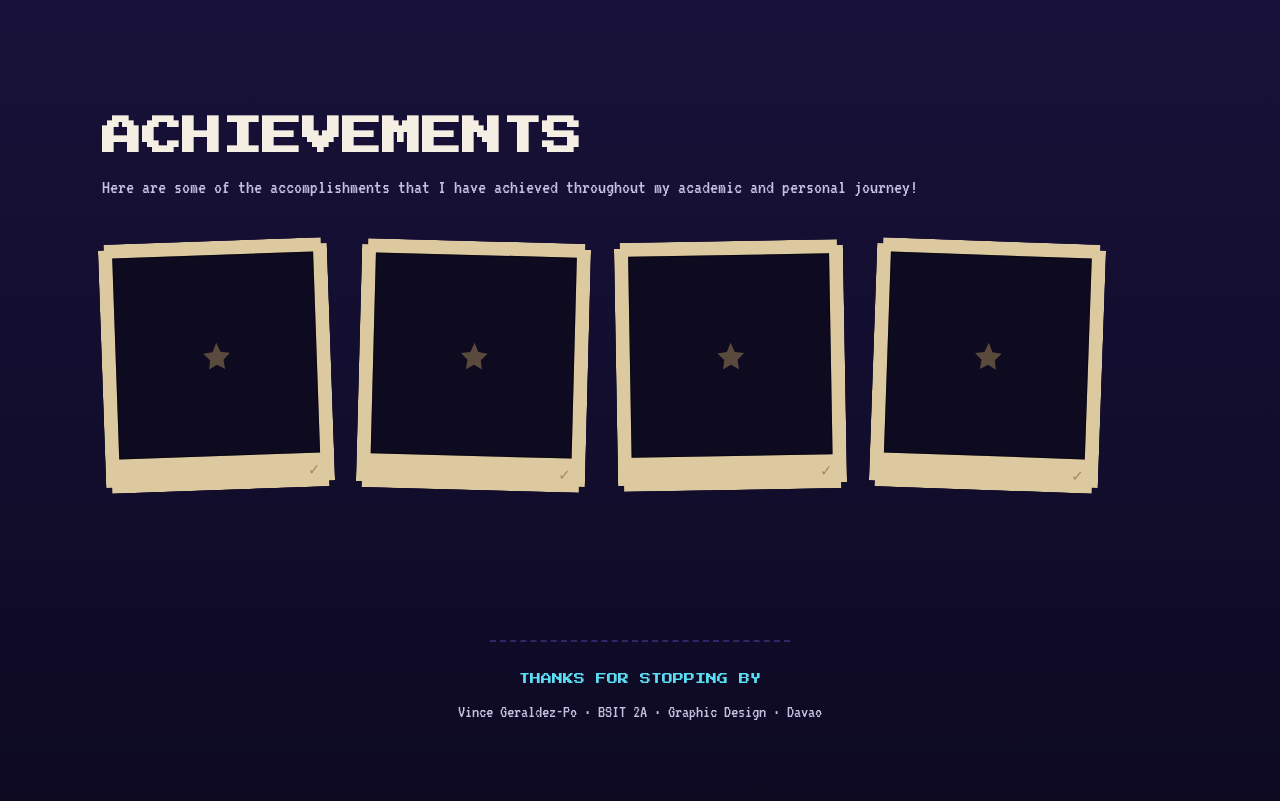
==== commit 3a6bfa01: "latest" ====
--- a/index.html
+++ b/index.html
@@ -329,7 +329,7 @@
     <div class="hero-meta">
       <div class="tag-row">
         <span class="tag">BSIT 2A</span>
-        <span class="tag">GRAPHIC DESIGN</span>
+        <span class="tag">GRAPHIC DESIGNER (Pero di ganahan ug adobe) char!</span>
       </div>
       <a href="#contact" class="btn-contact">CONTACT →</a>
     </div>
@@ -341,7 +341,7 @@
 <section id="about">
   <h2>ABOUT ME</h2>
   <div class="about-panel pixel-frame">
-    <p>Hi, I'm Vince! I'm a BSIT student based in Davao. I'm passionate about graphic design, and I love playing badminton and walking. When I'm not studying, you can usually find me playing badminton, mostly on weekends, hiking, cooking, or sometimes being a barista.</p>
+    <p>Hi, I'm Vince! I'm a BSIT student based in Davao. I'm passionate(weh) about graphic design, and I love playing badminton and walking. When I'm not studying, you can usually find me playing badminton, mostly on weekends, hiking, cooking, or sometimes being a barista.</p>
     <p>I believe in the saying, live your life to the fullest, and I'm always excited to connect with people who share similar interests in movies, music and many more.</p>
     <p>Feel free to reach out — I'd love to connect, collaborate, chat!</p>
   </div>
@@ -357,7 +357,7 @@
 
 <section id="achievements">
   <h2>ACHIEVEMENTS</h2>
-  <p class="section-sub">a few pixels waiting to be filled in</p>
+  <p class="section-sub">Here are some of the accomplishments that I have achieved throughout my academic and personal journey!</p>
   <div class="polaroid-grid">
     <div class="polaroid pixel-frame-sm">
       <div class="polaroid-slot"><svg viewBox="0 0 24 24"><path d="M12 2 15 9 22 10 17 15 18 22 12 18.5 6 22 7 15 2 10 9 9z"/></svg></div>
@@ -385,7 +385,7 @@
 </footer>
 
 <script>
-  // starfield generation
+
   const starField = document.getElementById('stars');
   const STAR_COUNT = 90;
   for(let i=0;i<STAR_COUNT;i++){
@@ -401,7 +401,7 @@
     s.style.animationDuration = (2.5+Math.random()*3)+'s';
     starField.appendChild(s);
   }
-  // four-pointed sparkles
+
   const sparkleSVG = '<svg viewBox="0 0 24 24"><path d="M12 0 C12 7 17 12 24 12 C17 12 12 17 12 24 C12 17 7 12 0 12 C7 12 12 7 12 0 Z"/></svg>';
   const SPARKLE_COUNT = 8;
   for(let i=0;i<SPARKLE_COUNT;i++){
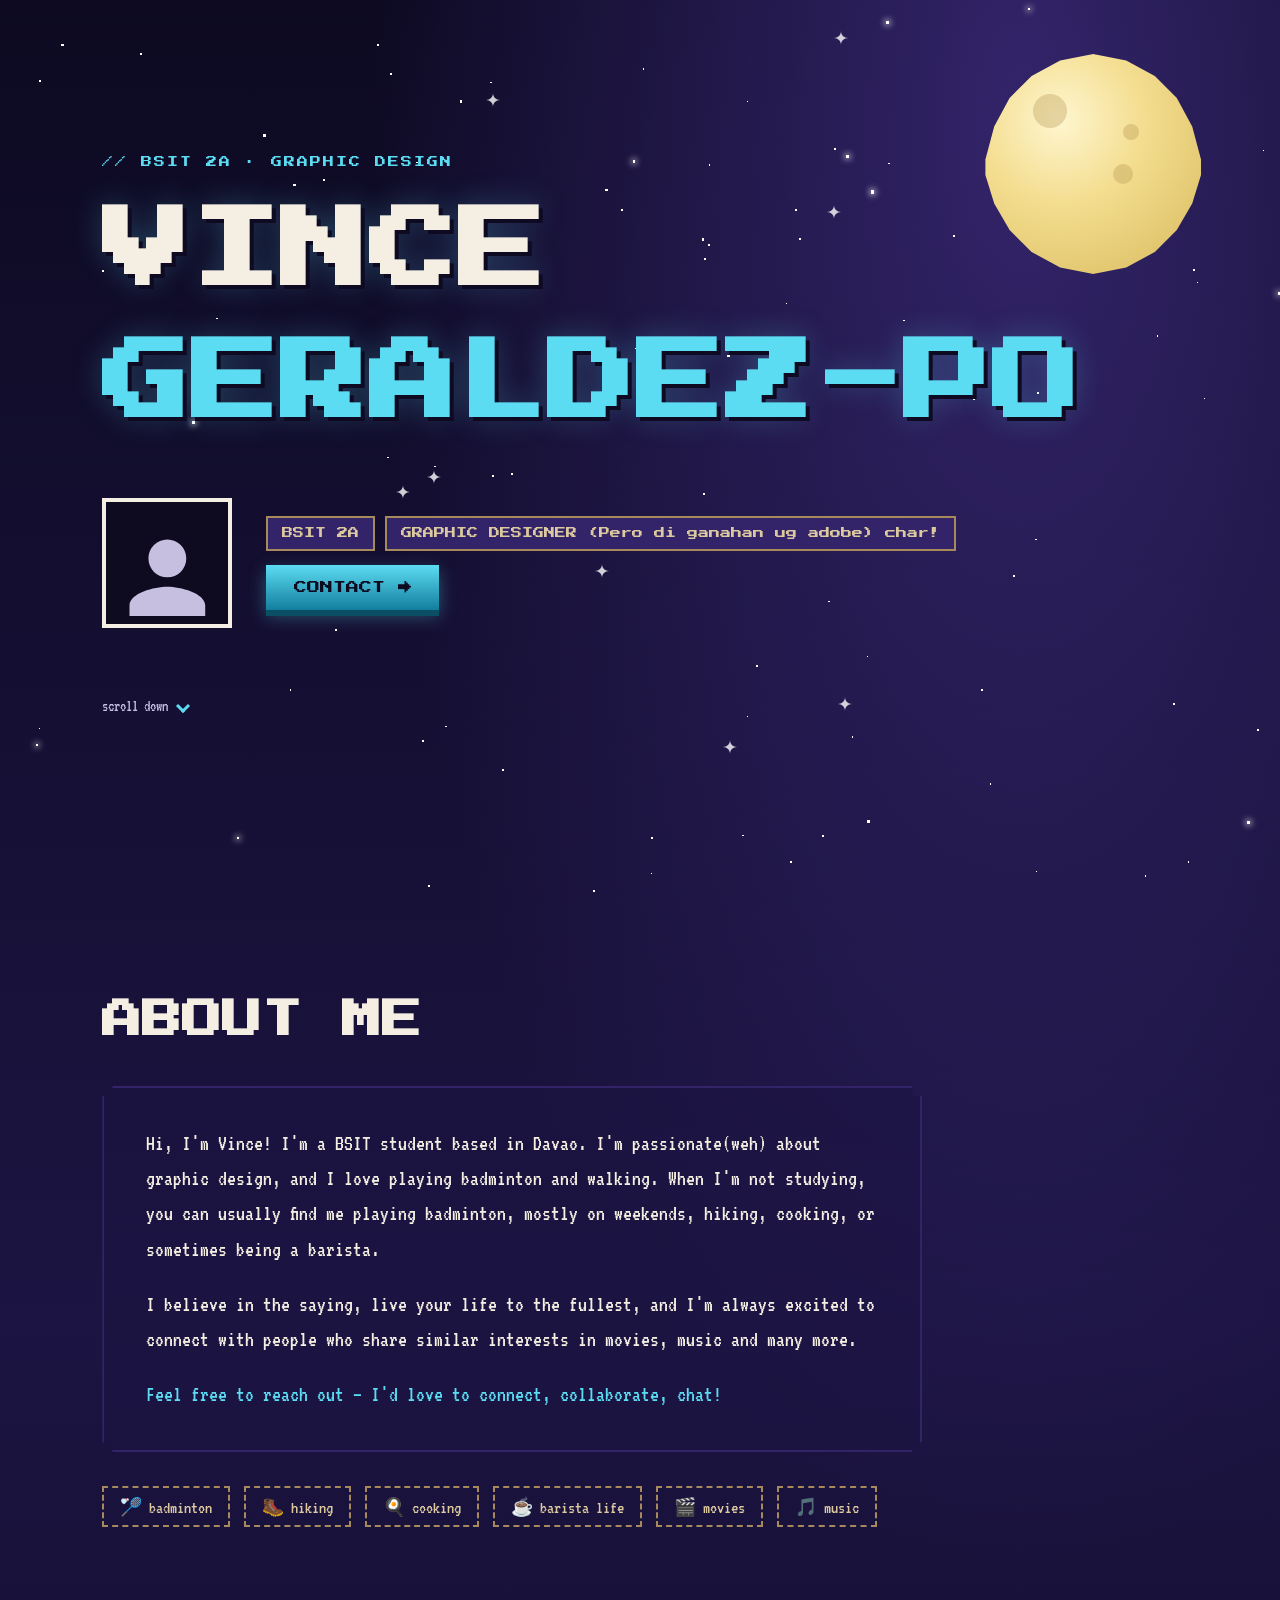
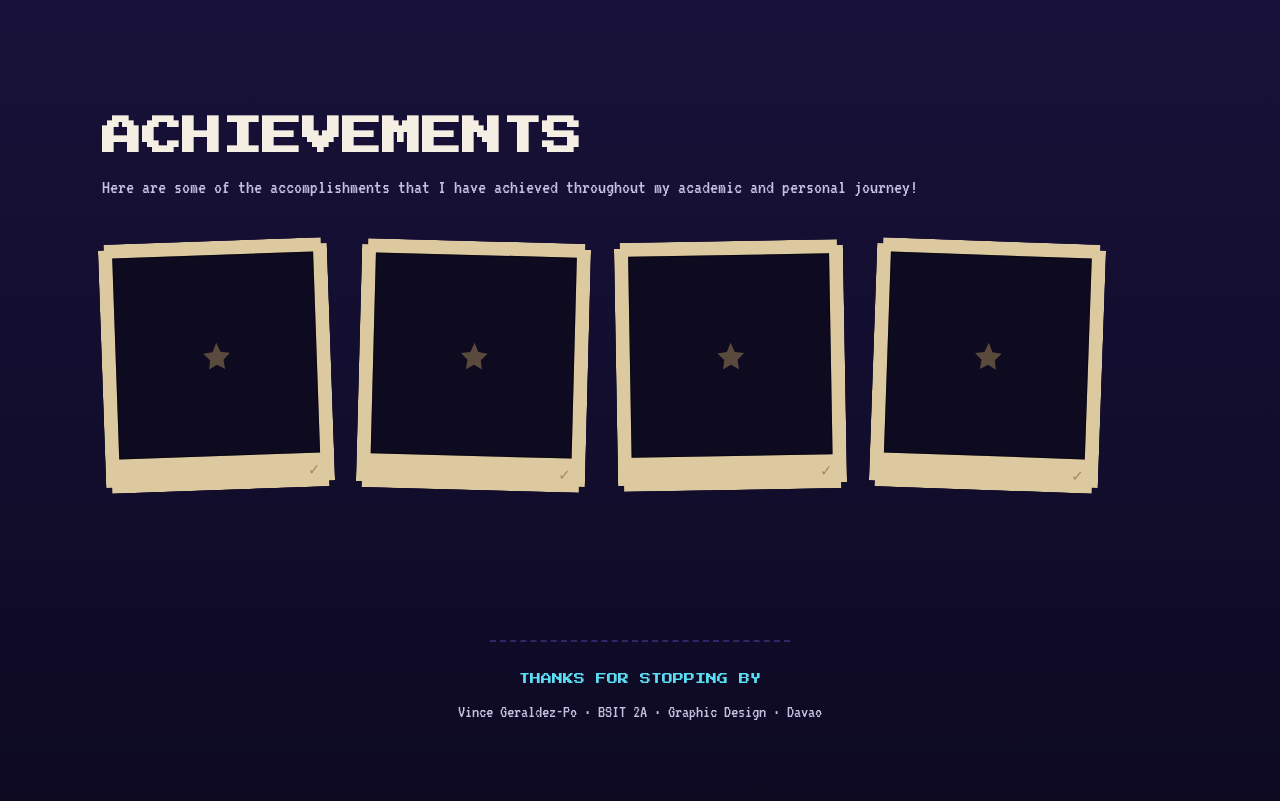
==== commit b9221567: "latest commit" ====
--- a/index.html
+++ b/index.html
@@ -6,311 +6,7 @@
 <title>Vince Geraldez-Po — Graphic Design Portfolio</title>
 <link rel="preconnect" href="https://fonts.googleapis.com">
 <link href="https://fonts.googleapis.com/css2?family=Press+Start+2P&family=VT323&display=swap" rel="stylesheet">
-<style>
-  :root{
-    --bg-deep:#0d0a22;
-    --bg-mid:#1c1442;
-    --bg-purple:#33246a;
-    --moon:#f3dd8f;
-    --moon-dark:#d8b95c;
-    --cyan:#5cdcf2;
-    --cyan-dark:#137e9e;
-    --cyan-deep:#0a4f63;
-    --cream:#dcc99f;
-    --cream-dark:#a68a5c;
-    --ink:#0e0a1f;
-    --text:#f4efe2;
-    --text-dim:#c7bfe0;
-    --star:#ffffff;
-  }
-
-  *{box-sizing:border-box; margin:0; padding:0;}
-
-  html{scroll-behavior:smooth;}
-
-  body{
-    background:
-      radial-gradient(ellipse at 80% 5%, var(--bg-purple) 0%, transparent 45%),
-      linear-gradient(180deg, var(--bg-deep) 0%, var(--bg-mid) 55%, var(--bg-deep) 100%);
-    color:var(--text);
-    font-family:'VT323', monospace;
-    overflow-x:hidden;
-  }
-
-  img, svg{image-rendering:pixelated;}
-
-  /* ---------- pixel stepped corners, reused everywhere ---------- */
-  .pixel-frame{
-    clip-path: polygon(
-      0 10px, 10px 10px, 10px 0,
-      calc(100% - 10px) 0, calc(100% - 10px) 10px, 100% 10px,
-      100% calc(100% - 10px), calc(100% - 10px) calc(100% - 10px), calc(100% - 10px) 100%,
-      10px 100%, 10px calc(100% - 10px), 0 calc(100% - 10px)
-    );
-  }
-  .pixel-frame-sm{
-    clip-path: polygon(
-      0 6px, 6px 6px, 6px 0,
-      calc(100% - 6px) 0, calc(100% - 6px) 6px, 100% 6px,
-      100% calc(100% - 6px), calc(100% - 6px) calc(100% - 6px), calc(100% - 6px) 100%,
-      6px 100%, 6px calc(100% - 6px), 0 calc(100% - 6px)
-    );
-  }
-
-  h1,h2,h3, .pixel-font{
-    font-family:'Press Start 2P', monospace;
-    line-height:1.5;
-  }
-
-  /* ---------- starfield ---------- */
-  #stars{
-    position:fixed;
-    inset:0;
-    pointer-events:none;
-    z-index:0;
-    overflow:hidden;
-  }
-  .star{
-    position:absolute;
-    background:var(--star);
-    animation: twinkle 3.5s ease-in-out infinite;
-  }
-  .star.big{ box-shadow:0 0 6px 1px rgba(255,255,255,.9); }
-  @keyframes twinkle{
-    0%, 100%{ opacity:.15; transform:scale(.7); }
-    50%{ opacity:1; transform:scale(1); }
-  }
-  @keyframes sparkle-spin{
-    from{ transform:rotate(0deg); }
-    to{ transform:rotate(360deg); }
-  }
-  .sparkle{
-    position:absolute;
-    width:14px; height:14px;
-    animation: twinkle 4s ease-in-out infinite, sparkle-spin 12s linear infinite;
-    opacity:.8;
-  }
-  .sparkle svg{width:100%; height:100%; fill:var(--star);}
-
-  section{
-    position:relative;
-    z-index:1;
-    padding: 90px 8vw;
-  }
-
-  /* ================= HERO ================= */
-  #hero{
-    min-height:100vh;
-    display:flex;
-    flex-direction:column;
-    justify-content:center;
-    padding-top: 60px;
-  }
-
-  .moon{
-    position:absolute;
-    top:6%;
-    right:6%;
-    width:220px;
-    height:220px;
-    border-radius:50%;
-    background: radial-gradient(circle at 35% 30%, #fff6cf 0%, var(--moon) 40%, var(--moon-dark) 100%);
-    box-shadow: 0 0 70px 20px rgba(243,221,143,.35), 0 0 140px 50px rgba(243,221,143,.12);
-    clip-path: polygon(
-      50% 0%, 65% 3%, 78% 10%, 88% 20%, 95% 33%, 99% 48%,
-      99% 55%, 95% 68%, 88% 80%, 78% 90%, 65% 97%, 50% 100%,
-      35% 97%, 22% 90%, 12% 80%, 5% 68%, 1% 55%, 1% 48%,
-      5% 33%, 12% 20%, 22% 10%, 35% 3%
-    );
-  }
-  .moon::before, .moon::after, .moon .crater{
-    content:'';
-    position:absolute;
-    border-radius:50%;
-    background: rgba(180,150,80,.35);
-  }
-  .moon::before{ width:34px; height:34px; top:40px; left:50px; }
-  .moon::after{ width:20px; height:20px; top:110px; left:130px; }
-  .moon .crater{ width:16px; height:16px; top:70px; left:140px; }
-
-  .eyebrow{
-    font-family:'Press Start 2P', monospace;
-    font-size:11px;
-    color:var(--cyan);
-    letter-spacing:2px;
-    margin-bottom:18px;
-  }
-
-  .hero-name{
-    font-size: clamp(38px, 7.5vw, 88px);
-    color:var(--text);
-    text-shadow: 4px 4px 0 var(--bg-deep), 0 0 30px rgba(92,220,242,.25);
-    letter-spacing:1px;
-  }
-  .hero-name .last{
-    color:var(--cyan);
-    display:block;
-  }
-
-  .hero-lower{
-    margin-top:48px;
-    display:flex;
-    align-items:center;
-    gap:34px;
-    flex-wrap:wrap;
-  }
-
-  .avatar{
-    width:130px;
-    height:130px;
-    background: var(--ink);
-    border: 4px solid var(--text);
-    display:flex;
-    align-items:flex-end;
-    justify-content:center;
-    overflow:hidden;
-    flex-shrink:0;
-  }
-  .avatar svg{ width:76%; fill:var(--text-dim); }
-
-  .hero-meta{ display:flex; flex-direction:column; gap:14px; }
-
-  .tag-row{ display:flex; gap:10px; flex-wrap:wrap; }
-  .tag{
-    font-family:'Press Start 2P', monospace;
-    font-size:11px;
-    padding:10px 14px;
-    background: var(--bg-purple);
-    border: 2px solid var(--cream-dark);
-    color:var(--cream);
-  }
-
-  .btn-contact{
-    font-family:'Press Start 2P', monospace;
-    font-size:13px;
-    color:var(--ink);
-    background: linear-gradient(180deg, var(--cyan) 0%, var(--cyan-dark) 100%);
-    border:none;
-    padding:16px 28px;
-    cursor:pointer;
-    box-shadow: 0 6px 0 var(--cyan-deep), 0 6px 18px rgba(92,220,242,.35);
-    transition: transform .12s ease, box-shadow .12s ease;
-    text-decoration:none;
-    display:inline-block;
-    width:fit-content;
-  }
-  .btn-contact:hover{ transform: translateY(-2px); box-shadow: 0 8px 0 var(--cyan-deep), 0 10px 24px rgba(92,220,242,.45); }
-  .btn-contact:active{ transform: translateY(3px); box-shadow: 0 2px 0 var(--cyan-deep); }
-
-  .scroll-hint{
-    margin-top:70px;
-    font-size:16px;
-    color:var(--text-dim);
-    display:flex;
-    align-items:center;
-    gap:10px;
-  }
-  .scroll-hint .chevron{
-    width:10px; height:10px;
-    border-right:3px solid var(--cyan);
-    border-bottom:3px solid var(--cyan);
-    transform:rotate(45deg);
-    animation: bob 1.6s ease-in-out infinite;
-  }
-  @keyframes bob{ 0%,100%{ transform:rotate(45deg) translateY(0);} 50%{ transform:rotate(45deg) translateY(6px);} }
-
-  /* ================= ABOUT ================= */
-  #about h2{ font-size: clamp(26px, 4vw, 40px); margin-bottom:36px; }
-
-  .about-panel{
-    background: rgba(28,20,66,.55);
-    border:2px solid var(--bg-purple);
-    padding:38px 42px;
-    max-width:820px;
-  }
-  .about-panel p{
-    font-size:22px;
-    line-height:1.6;
-    color:var(--text);
-    margin-bottom:20px;
-  }
-  .about-panel p:last-child{ margin-bottom:0; color:var(--cyan); }
-
-  .interest-strip{
-    margin-top:34px;
-    display:flex;
-    gap:14px;
-    flex-wrap:wrap;
-  }
-  .interest{
-    font-size:18px;
-    padding:8px 16px;
-    border:2px dashed var(--cream-dark);
-    color:var(--cream);
-  }
-
-  /* ================= ACHIEVEMENTS ================= */
-  #achievements h2{ font-size: clamp(26px, 4vw, 40px); margin-bottom:10px; }
-  .section-sub{ color:var(--text-dim); font-size:20px; margin-bottom:44px; }
-
-  .polaroid-grid{
-    display:grid;
-    grid-template-columns:repeat(auto-fit, minmax(190px, 1fr));
-    gap:28px;
-    max-width:1000px;
-  }
-  .polaroid{
-    background: var(--cream);
-    padding:14px 14px 34px 14px;
-    position:relative;
-    transform: rotate(var(--tilt, 0deg));
-    transition: transform .2s ease;
-  }
-  .polaroid:nth-child(1){ --tilt:-2deg; }
-  .polaroid:nth-child(2){ --tilt:1.5deg; }
-  .polaroid:nth-child(3){ --tilt:-1deg; }
-  .polaroid:nth-child(4){ --tilt:2deg; }
-  .polaroid:hover{ transform: rotate(0deg) translateY(-6px); }
-
-  .polaroid-slot{
-    aspect-ratio: 1/1;
-    background: var(--ink);
-    border:1px solid rgba(0,0,0,.4);
-    display:flex;
-    align-items:center;
-    justify-content:center;
-  }
-  .polaroid-slot svg{ width:32px; height:32px; fill:var(--cream-dark); opacity:.5; }
-  .polaroid-label{
-    position:absolute;
-    bottom:8px; right:14px;
-    font-size:15px;
-    color:var(--cream-dark);
-  }
-
-  /* ================= FOOTER ================= */
-  footer{
-    text-align:center;
-    padding:60px 8vw 80px;
-    position:relative;
-    z-index:1;
-  }
-  .divider{
-    width:100%;
-    max-width:300px;
-    margin:0 auto 30px;
-    border:none;
-    border-top:2px dashed var(--bg-purple);
-  }
-  footer .pixel-font{ font-size:11px; color:var(--cyan); margin-bottom:14px; }
-  footer p{ font-size:18px; color:var(--text-dim); }
-
-  @media (max-width:640px){
-    section{ padding:70px 6vw; }
-    .moon{ width:120px; height:120px; top:3%; right:5%; }
-    .hero-lower{ flex-direction:column; align-items:flex-start; }
-  }
-</style>
+<link rel="stylesheet" href="styles.css">
 </head>
 <body>
 
@@ -385,7 +81,6 @@
 </footer>
 
 <script>
-
   const starField = document.getElementById('stars');
   const STAR_COUNT = 90;
   for(let i=0;i<STAR_COUNT;i++){
--- a/styles.css
+++ b/styles.css
@@ -0,0 +1,303 @@
+:root{
+  --bg-deep:#0d0a22;
+  --bg-mid:#1c1442;
+  --bg-purple:#33246a;
+  --moon:#f3dd8f;
+  --moon-dark:#d8b95c;
+  --cyan:#5cdcf2;
+  --cyan-dark:#137e9e;
+  --cyan-deep:#0a4f63;
+  --cream:#dcc99f;
+  --cream-dark:#a68a5c;
+  --ink:#0e0a1f;
+  --text:#f4efe2;
+  --text-dim:#c7bfe0;
+  --star:#ffffff;
+}
+
+*{box-sizing:border-box; margin:0; padding:0;}
+
+html{scroll-behavior:smooth;}
+
+body{
+  background:
+    radial-gradient(ellipse at 80% 5%, var(--bg-purple) 0%, transparent 45%),
+    linear-gradient(180deg, var(--bg-deep) 0%, var(--bg-mid) 55%, var(--bg-deep) 100%);
+  color:var(--text);
+  font-family:'VT323', monospace;
+  overflow-x:hidden;
+}
+
+img, svg{image-rendering:pixelated;}
+
+/* ---------- pixel stepped corners, reused everywhere ---------- */
+.pixel-frame{
+  clip-path: polygon(
+    0 10px, 10px 10px, 10px 0,
+    calc(100% - 10px) 0, calc(100% - 10px) 10px, 100% 10px,
+    100% calc(100% - 10px), calc(100% - 10px) calc(100% - 10px), calc(100% - 10px) 100%,
+    10px 100%, 10px calc(100% - 10px), 0 calc(100% - 10px)
+  );
+}
+.pixel-frame-sm{
+  clip-path: polygon(
+    0 6px, 6px 6px, 6px 0,
+    calc(100% - 6px) 0, calc(100% - 6px) 6px, 100% 6px,
+    100% calc(100% - 6px), calc(100% - 6px) calc(100% - 6px), calc(100% - 6px) 100%,
+    6px 100%, 6px calc(100% - 6px), 0 calc(100% - 6px)
+  );
+}
+
+h1,h2,h3, .pixel-font{
+  font-family:'Press Start 2P', monospace;
+  line-height:1.5;
+}
+
+/* ---------- starfield ---------- */
+#stars{
+  position:fixed;
+  inset:0;
+  pointer-events:none;
+  z-index:0;
+  overflow:hidden;
+}
+.star{
+  position:absolute;
+  background:var(--star);
+  animation: twinkle 3.5s ease-in-out infinite;
+}
+.star.big{ box-shadow:0 0 6px 1px rgba(255,255,255,.9); }
+@keyframes twinkle{
+  0%, 100%{ opacity:.15; transform:scale(.7); }
+  50%{ opacity:1; transform:scale(1); }
+}
+@keyframes sparkle-spin{
+  from{ transform:rotate(0deg); }
+  to{ transform:rotate(360deg); }
+}
+.sparkle{
+  position:absolute;
+  width:14px; height:14px;
+  animation: twinkle 4s ease-in-out infinite, sparkle-spin 12s linear infinite;
+  opacity:.8;
+}
+.sparkle svg{width:100%; height:100%; fill:var(--star);}
+
+section{
+  position:relative;
+  z-index:1;
+  padding: 90px 8vw;
+}
+
+/* ================= HERO ================= */
+#hero{
+  min-height:100vh;
+  display:flex;
+  flex-direction:column;
+  justify-content:center;
+  padding-top: 60px;
+}
+
+.moon{
+  position:absolute;
+  top:6%;
+  right:6%;
+  width:220px;
+  height:220px;
+  border-radius:50%;
+  background: radial-gradient(circle at 35% 30%, #fff6cf 0%, var(--moon) 40%, var(--moon-dark) 100%);
+  box-shadow: 0 0 70px 20px rgba(243,221,143,.35), 0 0 140px 50px rgba(243,221,143,.12);
+  clip-path: polygon(
+    50% 0%, 65% 3%, 78% 10%, 88% 20%, 95% 33%, 99% 48%,
+    99% 55%, 95% 68%, 88% 80%, 78% 90%, 65% 97%, 50% 100%,
+    35% 97%, 22% 90%, 12% 80%, 5% 68%, 1% 55%, 1% 48%,
+    5% 33%, 12% 20%, 22% 10%, 35% 3%
+  );
+}
+.moon::before, .moon::after, .moon .crater{
+  content:'';
+  position:absolute;
+  border-radius:50%;
+  background: rgba(180,150,80,.35);
+}
+.moon::before{ width:34px; height:34px; top:40px; left:50px; }
+.moon::after{ width:20px; height:20px; top:110px; left:130px; }
+.moon .crater{ width:16px; height:16px; top:70px; left:140px; }
+
+.eyebrow{
+  font-family:'Press Start 2P', monospace;
+  font-size:11px;
+  color:var(--cyan);
+  letter-spacing:2px;
+  margin-bottom:18px;
+}
+
+.hero-name{
+  font-size: clamp(38px, 7.5vw, 88px);
+  color:var(--text);
+  text-shadow: 4px 4px 0 var(--bg-deep), 0 0 30px rgba(92,220,242,.25);
+  letter-spacing:1px;
+}
+.hero-name .last{
+  color:var(--cyan);
+  display:block;
+}
+
+.hero-lower{
+  margin-top:48px;
+  display:flex;
+  align-items:center;
+  gap:34px;
+  flex-wrap:wrap;
+}
+
+.avatar{
+  width:130px;
+  height:130px;
+  background: var(--ink);
+  border: 4px solid var(--text);
+  display:flex;
+  align-items:flex-end;
+  justify-content:center;
+  overflow:hidden;
+  flex-shrink:0;
+}
+.avatar svg{ width:76%; fill:var(--text-dim); }
+
+.hero-meta{ display:flex; flex-direction:column; gap:14px; }
+
+.tag-row{ display:flex; gap:10px; flex-wrap:wrap; }
+.tag{
+  font-family:'Press Start 2P', monospace;
+  font-size:11px;
+  padding:10px 14px;
+  background: var(--bg-purple);
+  border: 2px solid var(--cream-dark);
+  color:var(--cream);
+}
+
+.btn-contact{
+  font-family:'Press Start 2P', monospace;
+  font-size:13px;
+  color:var(--ink);
+  background: linear-gradient(180deg, var(--cyan) 0%, var(--cyan-dark) 100%);
+  border:none;
+  padding:16px 28px;
+  cursor:pointer;
+  box-shadow: 0 6px 0 var(--cyan-deep), 0 6px 18px rgba(92,220,242,.35);
+  transition: transform .12s ease, box-shadow .12s ease;
+  text-decoration:none;
+  display:inline-block;
+  width:fit-content;
+}
+.btn-contact:hover{ transform: translateY(-2px); box-shadow: 0 8px 0 var(--cyan-deep), 0 10px 24px rgba(92,220,242,.45); }
+.btn-contact:active{ transform: translateY(3px); box-shadow: 0 2px 0 var(--cyan-deep); }
+
+.scroll-hint{
+  margin-top:70px;
+  font-size:16px;
+  color:var(--text-dim);
+  display:flex;
+  align-items:center;
+  gap:10px;
+}
+.scroll-hint .chevron{
+  width:10px; height:10px;
+  border-right:3px solid var(--cyan);
+  border-bottom:3px solid var(--cyan);
+  transform:rotate(45deg);
+  animation: bob 1.6s ease-in-out infinite;
+}
+@keyframes bob{ 0%,100%{ transform:rotate(45deg) translateY(0);} 50%{ transform:rotate(45deg) translateY(6px);} }
+
+/* ================= ABOUT ================= */
+#about h2{ font-size: clamp(26px, 4vw, 40px); margin-bottom:36px; }
+
+.about-panel{
+  background: rgba(28,20,66,.55);
+  border:2px solid var(--bg-purple);
+  padding:38px 42px;
+  max-width:820px;
+}
+.about-panel p{
+  font-size:22px;
+  line-height:1.6;
+  color:var(--text);
+  margin-bottom:20px;
+}
+.about-panel p:last-child{ margin-bottom:0; color:var(--cyan); }
+
+.interest-strip{
+  margin-top:34px;
+  display:flex;
+  gap:14px;
+  flex-wrap:wrap;
+}
+.interest{
+  font-size:18px;
+  padding:8px 16px;
+  border:2px dashed var(--cream-dark);
+  color:var(--cream);
+}
+
+/* ================= ACHIEVEMENTS ================= */
+#achievements h2{ font-size: clamp(26px, 4vw, 40px); margin-bottom:10px; }
+.section-sub{ color:var(--text-dim); font-size:20px; margin-bottom:44px; }
+
+.polaroid-grid{
+  display:grid;
+  grid-template-columns:repeat(auto-fit, minmax(190px, 1fr));
+  gap:28px;
+  max-width:1000px;
+}
+.polaroid{
+  background: var(--cream);
+  padding:14px 14px 34px 14px;
+  position:relative;
+  transform: rotate(var(--tilt, 0deg));
+  transition: transform .2s ease;
+}
+.polaroid:nth-child(1){ --tilt:-2deg; }
+.polaroid:nth-child(2){ --tilt:1.5deg; }
+.polaroid:nth-child(3){ --tilt:-1deg; }
+.polaroid:nth-child(4){ --tilt:2deg; }
+.polaroid:hover{ transform: rotate(0deg) translateY(-6px); }
+
+.polaroid-slot{
+  aspect-ratio: 1/1;
+  background: var(--ink);
+  border:1px solid rgba(0,0,0,.4);
+  display:flex;
+  align-items:center;
+  justify-content:center;
+}
+.polaroid-slot svg{ width:32px; height:32px; fill:var(--cream-dark); opacity:.5; }
+.polaroid-label{
+  position:absolute;
+  bottom:8px; right:14px;
+  font-size:15px;
+  color:var(--cream-dark);
+}
+
+/* ================= FOOTER ================= */
+footer{
+  text-align:center;
+  padding:60px 8vw 80px;
+  position:relative;
+  z-index:1;
+}
+.divider{
+  width:100%;
+  max-width:300px;
+  margin:0 auto 30px;
+  border:none;
+  border-top:2px dashed var(--bg-purple);
+}
+footer .pixel-font{ font-size:11px; color:var(--cyan); margin-bottom:14px; }
+footer p{ font-size:18px; color:var(--text-dim); }
+
+@media (max-width:640px){
+  section{ padding:70px 6vw; }
+  .moon{ width:120px; height:120px; top:3%; right:5%; }
+  .hero-lower{ flex-direction:column; align-items:flex-start; }
+}
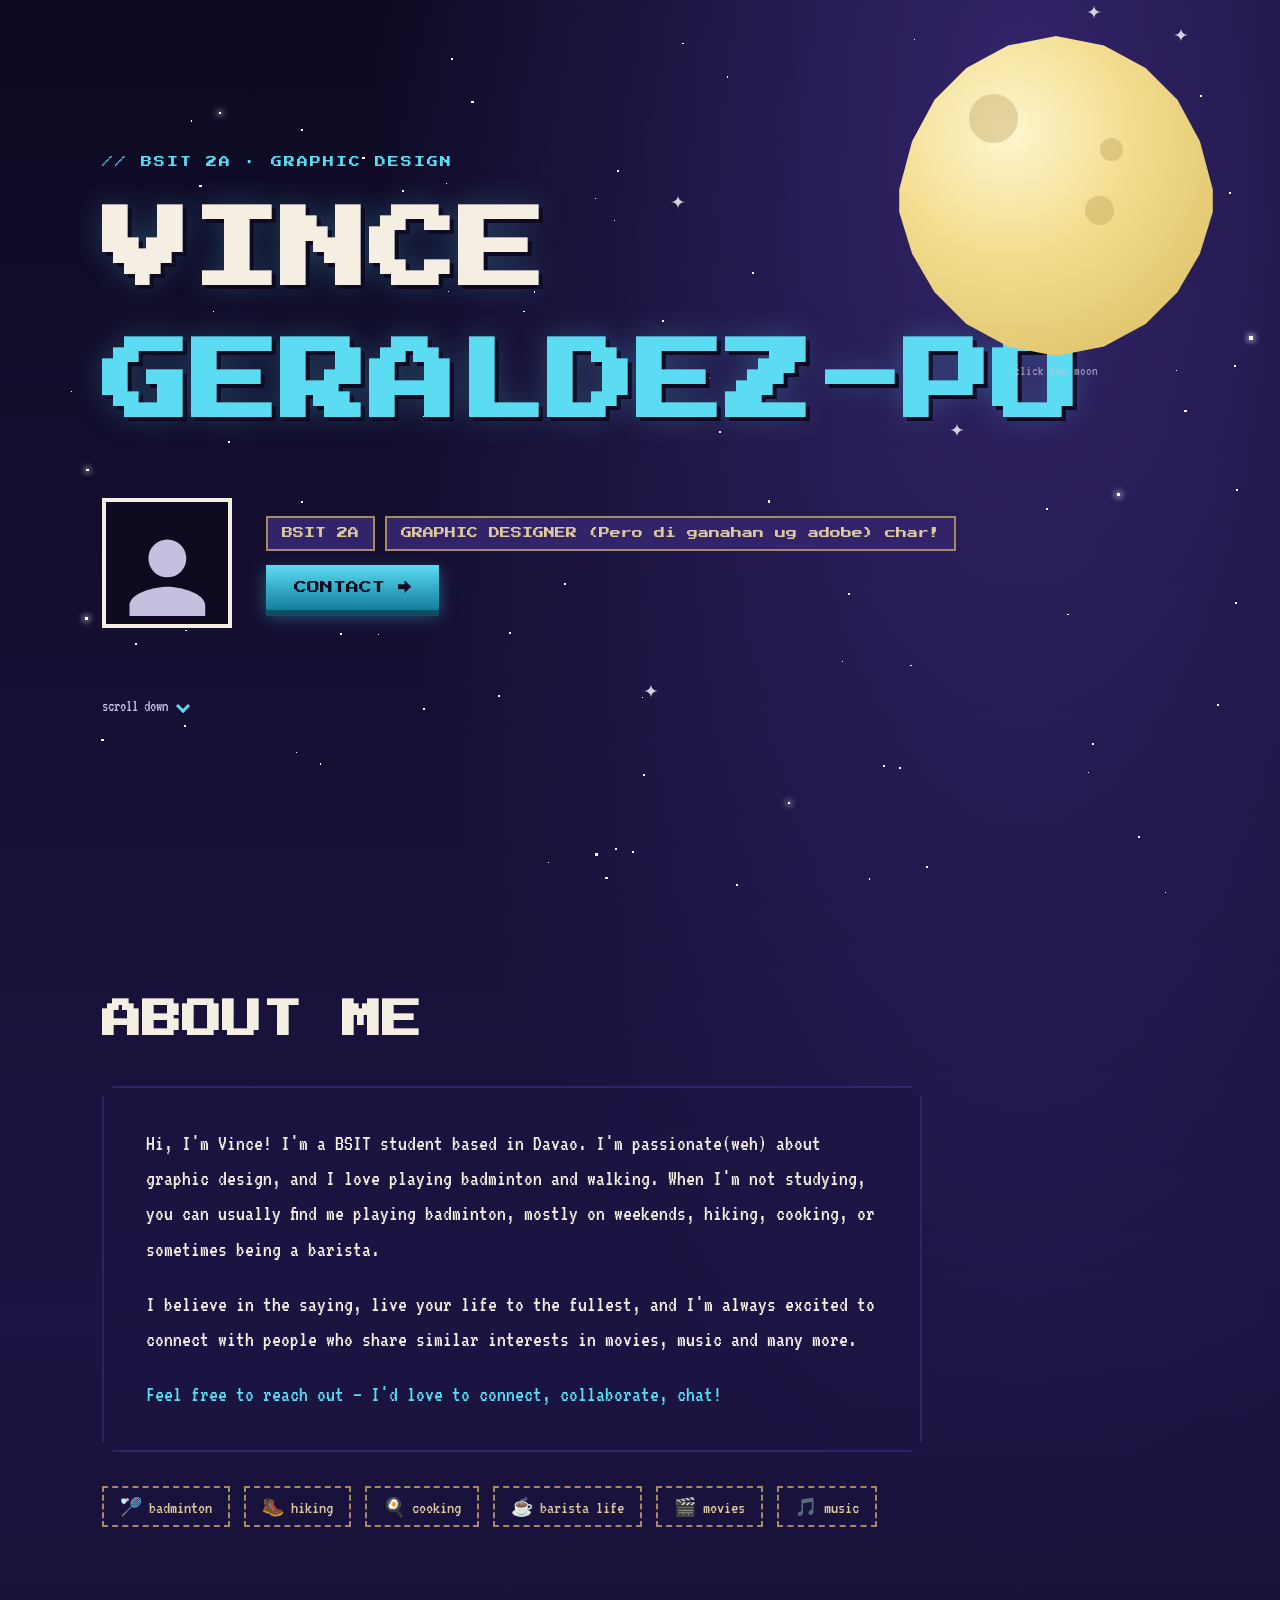
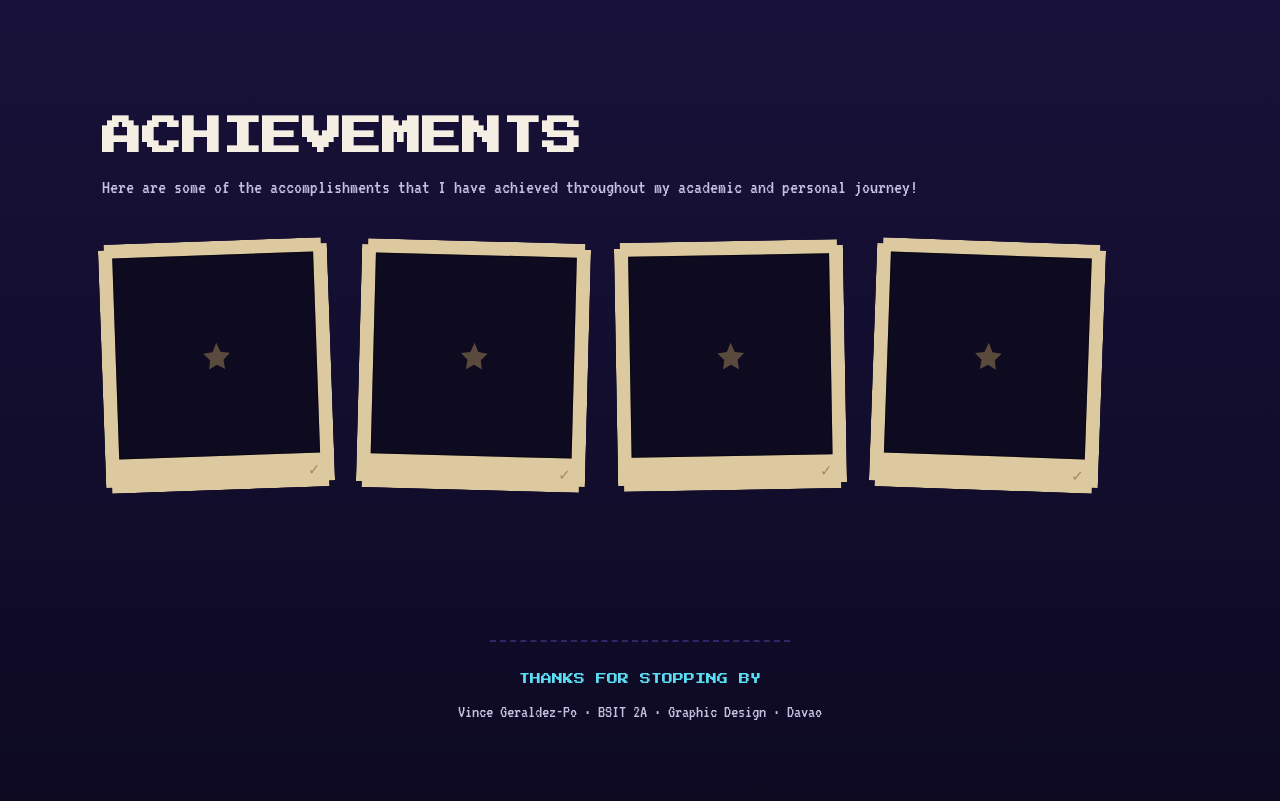
==== commit 4ded5707: "LATEST COMMIT" ====
--- a/index.html
+++ b/index.html
@@ -11,9 +11,11 @@
 <body>
 
 <div id="stars"></div>
+<div id="dawn-overlay"></div>
 
 <section id="hero">
-  <div class="moon"><div class="crater"></div></div>
+  <div class="moon" id="moon" role="button" tabindex="0" aria-pressed="false" aria-label="Toggle dawn mode"><div class="crater"></div></div>
+  <div class="moon-hint">click the moon</div>
 
   <div class="eyebrow">// BSIT 2A · GRAPHIC DESIGN</div>
   <h1 class="hero-name">VINCE<span class="last">GERALDEZ-PO</span></h1>
@@ -81,6 +83,19 @@
 </footer>
 
 <script>
+  const moon = document.getElementById('moon');
+  function toggleDawn(){
+    const isDawn = document.body.classList.toggle('dawn-mode');
+    moon.setAttribute('aria-pressed', isDawn);
+  }
+  moon.addEventListener('click', toggleDawn);
+  moon.addEventListener('keydown', (e) => {
+    if(e.key === 'Enter' || e.key === ' '){
+      e.preventDefault();
+      toggleDawn();
+    }
+  });
+
   const starField = document.getElementById('stars');
   const STAR_COUNT = 90;
   for(let i=0;i<STAR_COUNT;i++){
--- a/styles.css
+++ b/styles.css
@@ -19,6 +19,8 @@
 
 html{scroll-behavior:smooth;}
 
+*{ transition: background-color .7s ease, color .7s ease, border-color .7s ease; }
+
 body{
   background:
     radial-gradient(ellipse at 80% 5%, var(--bg-purple) 0%, transparent 45%),
@@ -26,7 +28,43 @@
   color:var(--text);
   font-family:'VT323', monospace;
   overflow-x:hidden;
-}
+  transition: background .9s ease, color .7s ease;
+}
+
+/* ---------- dawn mode palette ---------- */
+body.dawn-mode{
+  --bg-deep:#ffd9a8;
+  --bg-mid:#ffb27a;
+  --bg-purple:#ffc98f;
+  --moon:#fff3c4;
+  --moon-dark:#ffb45c;
+  --cyan:#ff7a45;
+  --cyan-dark:#e0592a;
+  --cyan-deep:#b8431c;
+  --cream:#fff2df;
+  --cream-dark:#c98a4b;
+  --ink:#fff8ee;
+  --text:#3a2011;
+  --text-dim:#6b4326;
+  --star:#ffffff;
+}
+
+/* soft crossfade layer so the gradient itself feels like a sunrise, not a snap */
+#dawn-overlay{
+  position:fixed;
+  inset:0;
+  z-index:0;
+  pointer-events:none;
+  opacity:0;
+  background:
+    radial-gradient(ellipse at 80% 0%, #ffd39c 0%, transparent 55%),
+    linear-gradient(180deg, #ffe0b0 0%, #ffb27a 55%, #ffd9a8 100%);
+  transition: opacity 1.1s ease;
+}
+body.dawn-mode #dawn-overlay{ opacity:1; }
+
+body.dawn-mode #stars{ opacity:0; transition: opacity .9s ease; }
+#stars{ transition: opacity .9s ease; }
 
 img, svg{image-rendering:pixelated;}
 
@@ -100,29 +138,55 @@
 
 .moon{
   position:absolute;
-  top:6%;
-  right:6%;
-  width:220px;
-  height:220px;
+  top:4%;
+  right:5%;
+  width:320px;
+  height:320px;
   border-radius:50%;
   background: radial-gradient(circle at 35% 30%, #fff6cf 0%, var(--moon) 40%, var(--moon-dark) 100%);
-  box-shadow: 0 0 70px 20px rgba(243,221,143,.35), 0 0 140px 50px rgba(243,221,143,.12);
+  box-shadow: 0 0 100px 30px rgba(243,221,143,.35), 0 0 200px 70px rgba(243,221,143,.12);
   clip-path: polygon(
     50% 0%, 65% 3%, 78% 10%, 88% 20%, 95% 33%, 99% 48%,
     99% 55%, 95% 68%, 88% 80%, 78% 90%, 65% 97%, 50% 100%,
     35% 97%, 22% 90%, 12% 80%, 5% 68%, 1% 55%, 1% 48%,
     5% 33%, 12% 20%, 22% 10%, 35% 3%
   );
-}
+  cursor:pointer;
+  transition: background 1s ease, box-shadow 1s ease, transform .2s ease;
+}
+.moon:hover{ transform: scale(1.03); }
+.moon:active{ transform: scale(.98); }
+
+body.dawn-mode .moon{
+  background: radial-gradient(circle at 35% 30%, #fffdf2 0%, #ffe9a8 35%, #ff9d52 100%);
+  box-shadow: 0 0 120px 40px rgba(255,157,82,.45), 0 0 240px 90px rgba(255,157,82,.18);
+}
+
 .moon::before, .moon::after, .moon .crater{
   content:'';
   position:absolute;
   border-radius:50%;
   background: rgba(180,150,80,.35);
-}
-.moon::before{ width:34px; height:34px; top:40px; left:50px; }
-.moon::after{ width:20px; height:20px; top:110px; left:130px; }
-.moon .crater{ width:16px; height:16px; top:70px; left:140px; }
+  transition: opacity .6s ease;
+}
+.moon::before{ width:49px; height:49px; top:58px; left:73px; }
+.moon::after{ width:29px; height:29px; top:160px; left:189px; }
+.moon .crater{ width:23px; height:23px; top:102px; left:204px; }
+body.dawn-mode .moon::before,
+body.dawn-mode .moon::after,
+body.dawn-mode .moon .crater{ opacity:0; }
+
+.moon-hint{
+  position:absolute;
+  top:calc(4% + 328px);
+  right:5%;
+  font-size:14px;
+  color:var(--text-dim);
+  text-align:center;
+  width:320px;
+  opacity:.7;
+  pointer-events:none;
+}
 
 .eyebrow{
   font-family:'Press Start 2P', monospace;
@@ -298,6 +362,10 @@
 
 @media (max-width:640px){
   section{ padding:70px 6vw; }
-  .moon{ width:120px; height:120px; top:3%; right:5%; }
+  .moon{ width:170px; height:170px; top:3%; right:5%; }
+  .moon::before{ width:26px; height:26px; top:31px; left:39px; }
+  .moon::after{ width:15px; height:15px; top:85px; left:100px; }
+  .moon .crater{ width:12px; height:12px; top:54px; left:108px; }
+  .moon-hint{ display:none; }
   .hero-lower{ flex-direction:column; align-items:flex-start; }
 }
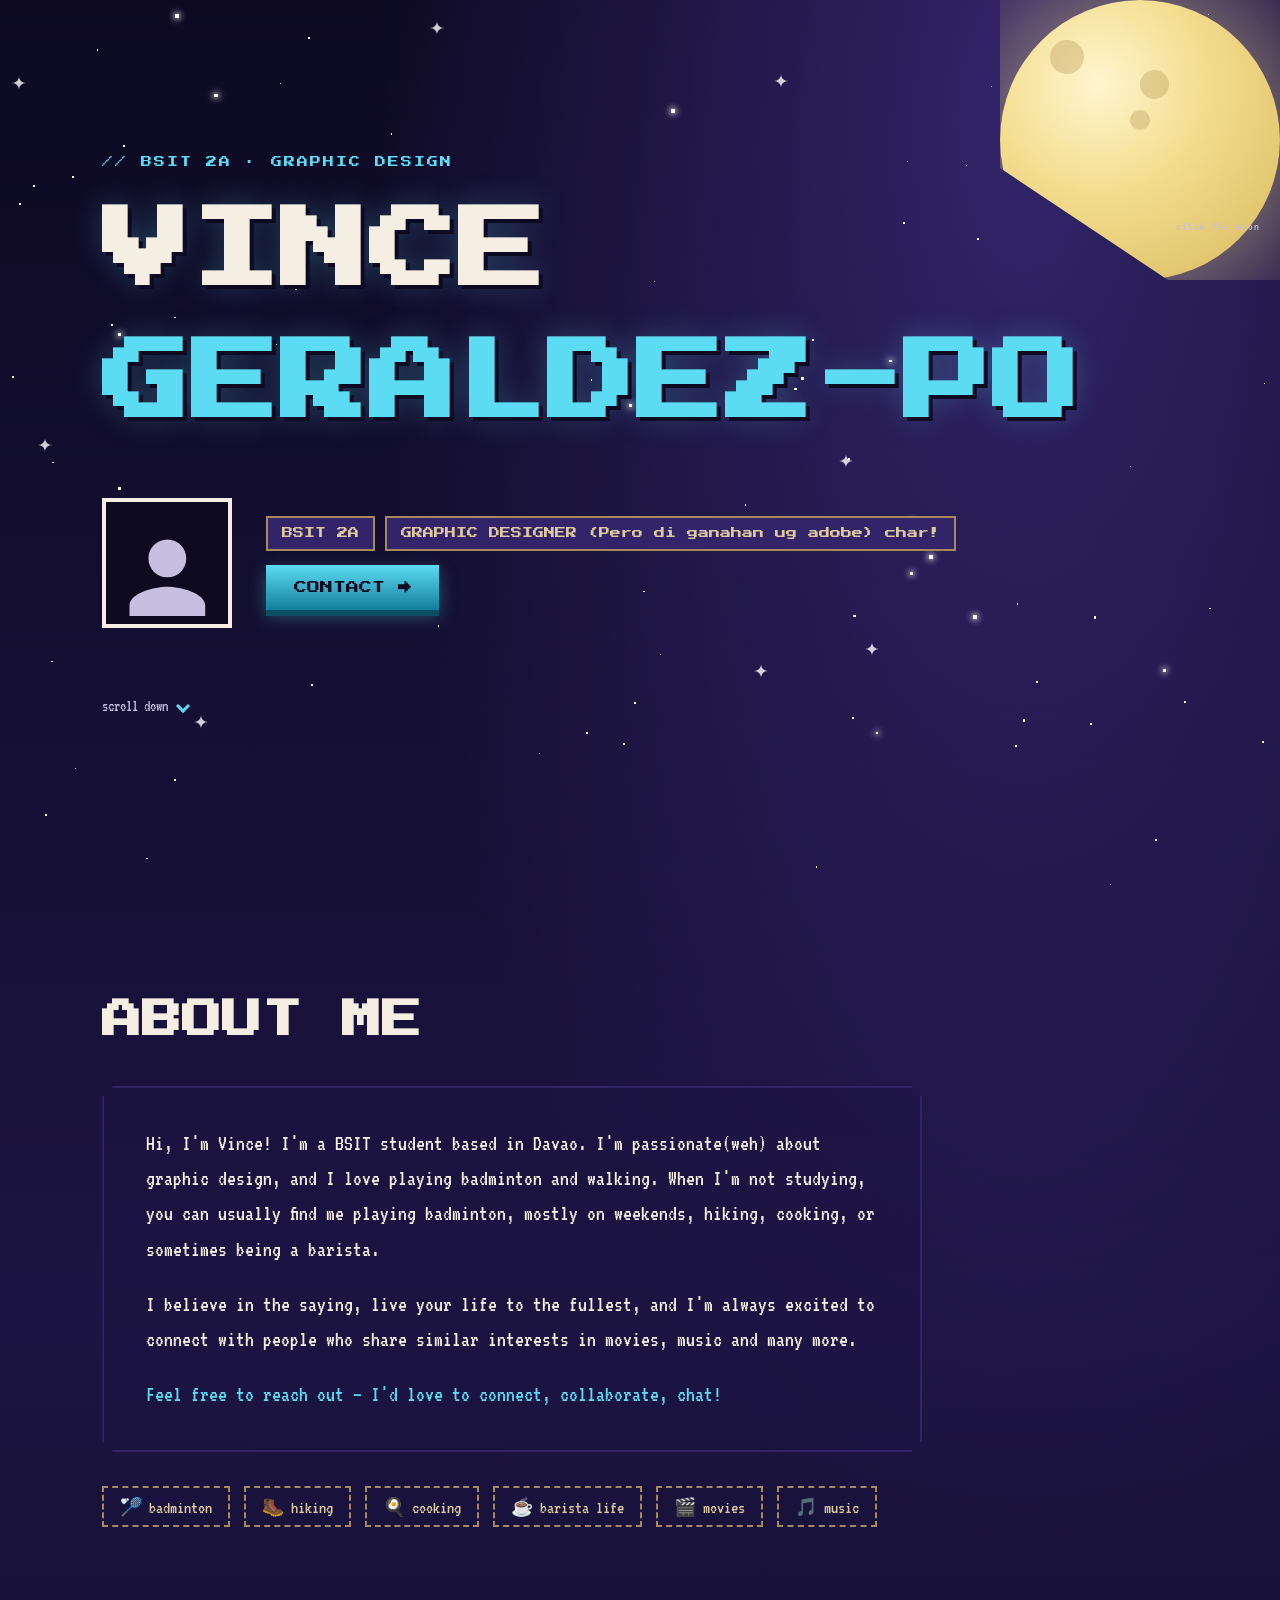
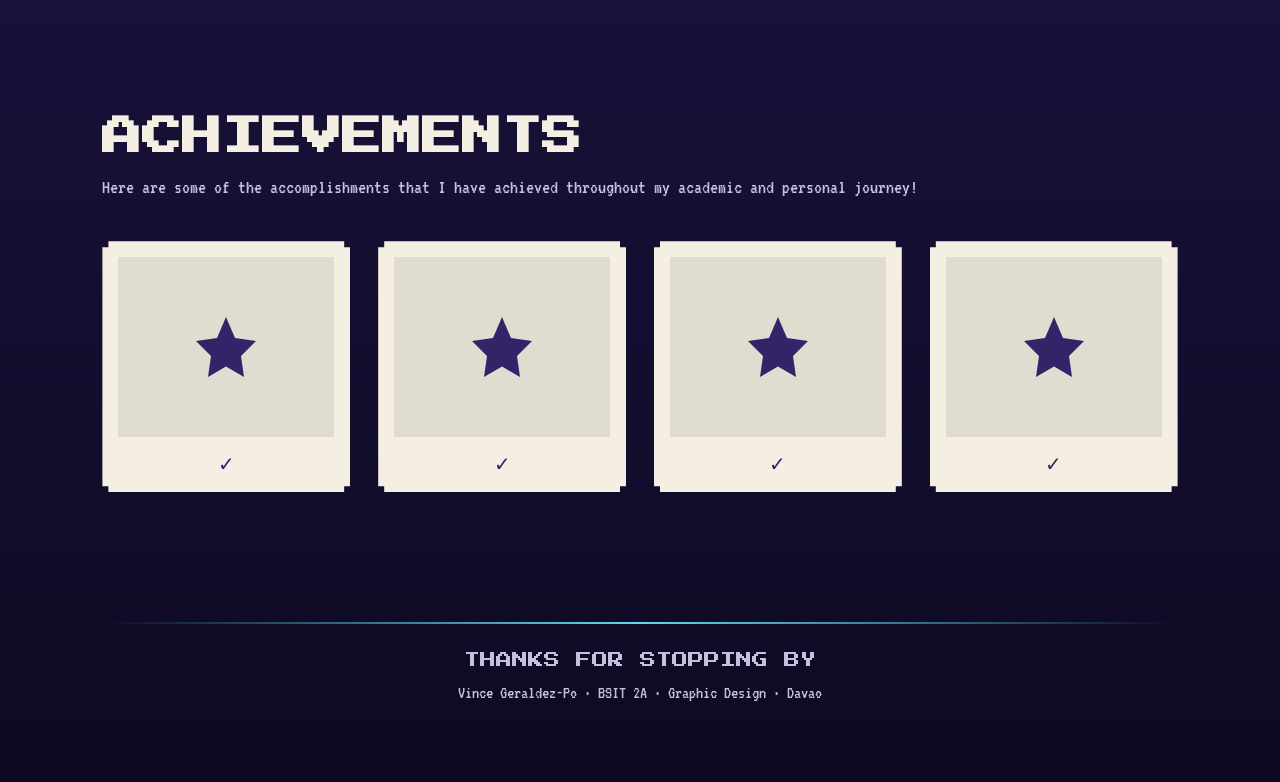
==== commit 09c45bb7: "jj" ====
--- a/index.html
+++ b/index.html
@@ -14,7 +14,11 @@
 <div id="dawn-overlay"></div>
 
 <section id="hero">
-  <div class="moon" id="moon" role="button" tabindex="0" aria-pressed="false" aria-label="Toggle dawn mode"><div class="crater"></div></div>
+  <div class="moon" id="moon" role="button" tabindex="0" aria-pressed="false" aria-label="Toggle dawn mode"
+       onclick="document.body.classList.toggle('dawn-mode'); this.setAttribute('aria-pressed', document.body.classList.contains('dawn-mode'));"
+       onkeydown="if(event.key==='Enter'||event.key===' '){event.preventDefault(); document.body.classList.toggle('dawn-mode'); this.setAttribute('aria-pressed', document.body.classList.contains('dawn-mode'));}">
+    <div class="crater"></div>
+  </div>
   <div class="moon-hint">click the moon</div>
 
   <div class="eyebrow">// BSIT 2A · GRAPHIC DESIGN</div>
@@ -83,19 +87,6 @@
 </footer>
 
 <script>
-  const moon = document.getElementById('moon');
-  function toggleDawn(){
-    const isDawn = document.body.classList.toggle('dawn-mode');
-    moon.setAttribute('aria-pressed', isDawn);
-  }
-  moon.addEventListener('click', toggleDawn);
-  moon.addEventListener('keydown', (e) => {
-    if(e.key === 'Enter' || e.key === ' '){
-      e.preventDefault();
-      toggleDawn();
-    }
-  });
-
   const starField = document.getElementById('stars');
   const STAR_COUNT = 90;
   for(let i=0;i<STAR_COUNT;i++){
--- a/styles.css
+++ b/styles.css
@@ -16,11 +16,7 @@
 }
 
 *{box-sizing:border-box; margin:0; padding:0;}
-
 html{scroll-behavior:smooth;}
-
-*{ transition: background-color .7s ease, color .7s ease, border-color .7s ease; }
-
 body{
   background:
     radial-gradient(ellipse at 80% 5%, var(--bg-purple) 0%, transparent 45%),
@@ -28,47 +24,9 @@
   color:var(--text);
   font-family:'VT323', monospace;
   overflow-x:hidden;
-  transition: background .9s ease, color .7s ease;
-}
-
-/* ---------- dawn mode palette ---------- */
-body.dawn-mode{
-  --bg-deep:#ffd9a8;
-  --bg-mid:#ffb27a;
-  --bg-purple:#ffc98f;
-  --moon:#fff3c4;
-  --moon-dark:#ffb45c;
-  --cyan:#ff7a45;
-  --cyan-dark:#e0592a;
-  --cyan-deep:#b8431c;
-  --cream:#fff2df;
-  --cream-dark:#c98a4b;
-  --ink:#fff8ee;
-  --text:#3a2011;
-  --text-dim:#6b4326;
-  --star:#ffffff;
-}
-
-/* soft crossfade layer so the gradient itself feels like a sunrise, not a snap */
-#dawn-overlay{
-  position:fixed;
-  inset:0;
-  z-index:0;
-  pointer-events:none;
-  opacity:0;
-  background:
-    radial-gradient(ellipse at 80% 0%, #ffd39c 0%, transparent 55%),
-    linear-gradient(180deg, #ffe0b0 0%, #ffb27a 55%, #ffd9a8 100%);
-  transition: opacity 1.1s ease;
-}
-body.dawn-mode #dawn-overlay{ opacity:1; }
-
-body.dawn-mode #stars{ opacity:0; transition: opacity .9s ease; }
-#stars{ transition: opacity .9s ease; }
-
+}
 img, svg{image-rendering:pixelated;}
 
-/* ---------- pixel stepped corners, reused everywhere ---------- */
 .pixel-frame{
   clip-path: polygon(
     0 10px, 10px 10px, 10px 0,
@@ -91,7 +49,6 @@
   line-height:1.5;
 }
 
-/* ---------- starfield ---------- */
 #stars{
   position:fixed;
   inset:0;
@@ -124,68 +81,48 @@
 section{
   position:relative;
   z-index:1;
-  padding: 90px 8vw;
-}
-
-/* ================= HERO ================= */
+  padding:90px 8vw;
+}
+
 #hero{
   min-height:100vh;
   display:flex;
   flex-direction:column;
   justify-content:center;
-  padding-top: 60px;
+  padding-top:60px;
+  overflow:hidden;
 }
 
 .moon{
   position:absolute;
-  top:4%;
-  right:5%;
-  width:320px;
-  height:320px;
+  top:0;
+  right:0;
+  width:280px;
+  height:280px;
   border-radius:50%;
   background: radial-gradient(circle at 35% 30%, #fff6cf 0%, var(--moon) 40%, var(--moon-dark) 100%);
-  box-shadow: 0 0 100px 30px rgba(243,221,143,.35), 0 0 200px 70px rgba(243,221,143,.12);
-  clip-path: polygon(
-    50% 0%, 65% 3%, 78% 10%, 88% 20%, 95% 33%, 99% 48%,
-    99% 55%, 95% 68%, 88% 80%, 78% 90%, 65% 97%, 50% 100%,
-    35% 97%, 22% 90%, 12% 80%, 5% 68%, 1% 55%, 1% 48%,
-    5% 33%, 12% 20%, 22% 10%, 35% 3%
-  );
+  box-shadow: 0 0 90px 28px rgba(243,221,143,.35), 0 0 180px 60px rgba(243,221,143,.12);
+  clip-path: polygon(0 0, 100% 0, 100% 100%, 60% 100%, 0 60%);
+  overflow:hidden;
   cursor:pointer;
-  transition: background 1s ease, box-shadow 1s ease, transform .2s ease;
-}
-.moon:hover{ transform: scale(1.03); }
-.moon:active{ transform: scale(.98); }
-
-body.dawn-mode .moon{
-  background: radial-gradient(circle at 35% 30%, #fffdf2 0%, #ffe9a8 35%, #ff9d52 100%);
-  box-shadow: 0 0 120px 40px rgba(255,157,82,.45), 0 0 240px 90px rgba(255,157,82,.18);
-}
-
+}
 .moon::before, .moon::after, .moon .crater{
   content:'';
   position:absolute;
   border-radius:50%;
   background: rgba(180,150,80,.35);
-  transition: opacity .6s ease;
-}
-.moon::before{ width:49px; height:49px; top:58px; left:73px; }
-.moon::after{ width:29px; height:29px; top:160px; left:189px; }
-.moon .crater{ width:23px; height:23px; top:102px; left:204px; }
-body.dawn-mode .moon::before,
-body.dawn-mode .moon::after,
-body.dawn-mode .moon .crater{ opacity:0; }
+}
+.moon::before{ width:34px; height:34px; top:40px; left:50px; }
+.moon::after{ width:20px; height:20px; top:110px; left:130px; }
+.moon .crater{ width:29px; height:29px; top:70px; left:140px; }
 
 .moon-hint{
   position:absolute;
-  top:calc(4% + 328px);
-  right:5%;
-  font-size:14px;
+  top:220px;
+  right:20px;
+  font-size:12px;
   color:var(--text-dim);
-  text-align:center;
-  width:320px;
-  opacity:.7;
-  pointer-events:none;
+  letter-spacing:1px;
 }
 
 .eyebrow{
@@ -274,7 +211,6 @@
 }
 @keyframes bob{ 0%,100%{ transform:rotate(45deg) translateY(0);} 50%{ transform:rotate(45deg) translateY(6px);} }
 
-/* ================= ABOUT ================= */
 #about h2{ font-size: clamp(26px, 4vw, 40px); margin-bottom:36px; }
 
 .about-panel{
@@ -304,7 +240,6 @@
   color:var(--cream);
 }
 
-/* ================= ACHIEVEMENTS ================= */
 #achievements h2{ font-size: clamp(26px, 4vw, 40px); margin-bottom:10px; }
 .section-sub{ color:var(--text-dim); font-size:20px; margin-bottom:44px; }
 
@@ -312,60 +247,41 @@
   display:grid;
   grid-template-columns:repeat(auto-fit, minmax(190px, 1fr));
   gap:28px;
-  max-width:1000px;
 }
 .polaroid{
-  background: var(--cream);
-  padding:14px 14px 34px 14px;
-  position:relative;
-  transform: rotate(var(--tilt, 0deg));
-  transition: transform .2s ease;
-}
-.polaroid:nth-child(1){ --tilt:-2deg; }
-.polaroid:nth-child(2){ --tilt:1.5deg; }
-.polaroid:nth-child(3){ --tilt:-1deg; }
-.polaroid:nth-child(4){ --tilt:2deg; }
-.polaroid:hover{ transform: rotate(0deg) translateY(-6px); }
-
+  background:var(--text);
+  padding:16px;
+  color:var(--ink);
+  box-shadow:0 10px 20px rgba(0,0,0,.25);
+}
 .polaroid-slot{
-  aspect-ratio: 1/1;
-  background: var(--ink);
-  border:1px solid rgba(0,0,0,.4);
+  background:rgba(12,12,12,.08);
   display:flex;
   align-items:center;
   justify-content:center;
-}
-.polaroid-slot svg{ width:32px; height:32px; fill:var(--cream-dark); opacity:.5; }
+  min-height:180px;
+  margin-bottom:14px;
+}
+.polaroid-slot svg{ width:72px; height:72px; fill:var(--bg-purple); }
 .polaroid-label{
-  position:absolute;
-  bottom:8px; right:14px;
-  font-size:15px;
-  color:var(--cream-dark);
-}
-
-/* ================= FOOTER ================= */
+  font-family:'Press Start 2P', monospace;
+  font-size:20px;
+  text-align:center;
+  color:var(--bg-purple);
+}
+
 footer{
-  text-align:center;
-  padding:60px 8vw 80px;
   position:relative;
   z-index:1;
+  text-align:center;
+  padding:40px 8vw 80px;
+  color:var(--text-dim);
 }
 .divider{
-  width:100%;
-  max-width:300px;
-  margin:0 auto 30px;
   border:none;
-  border-top:2px dashed var(--bg-purple);
-}
-footer .pixel-font{ font-size:11px; color:var(--cyan); margin-bottom:14px; }
-footer p{ font-size:18px; color:var(--text-dim); }
-
-@media (max-width:640px){
-  section{ padding:70px 6vw; }
-  .moon{ width:170px; height:170px; top:3%; right:5%; }
-  .moon::before{ width:26px; height:26px; top:31px; left:39px; }
-  .moon::after{ width:15px; height:15px; top:85px; left:100px; }
-  .moon .crater{ width:12px; height:12px; top:54px; left:108px; }
-  .moon-hint{ display:none; }
-  .hero-lower{ flex-direction:column; align-items:flex-start; }
-}+  height:2px;
+  background:linear-gradient(90deg, transparent, var(--cyan), transparent);
+  margin-bottom:24px;
+}
+footer .pixel-font{ font-size:16px; margin-bottom:12px; }
+footer p{ font-size:18px; }
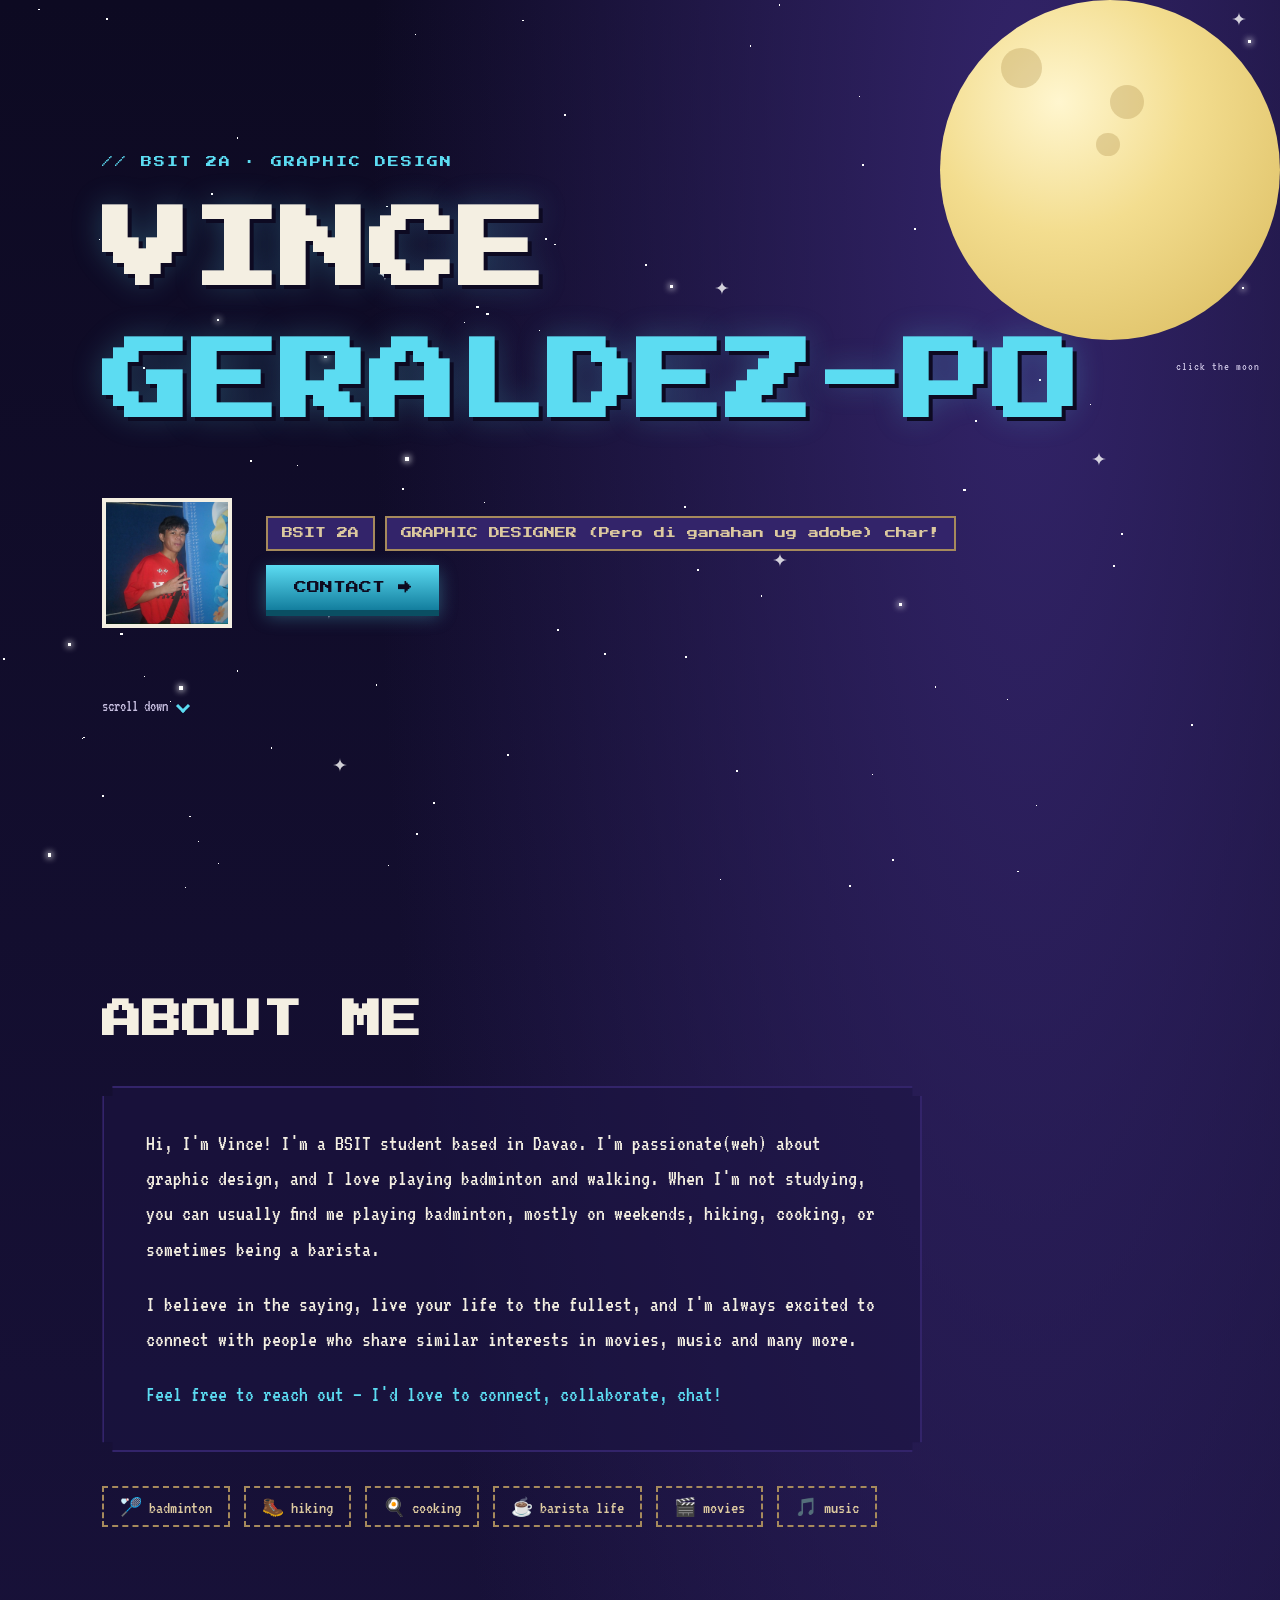
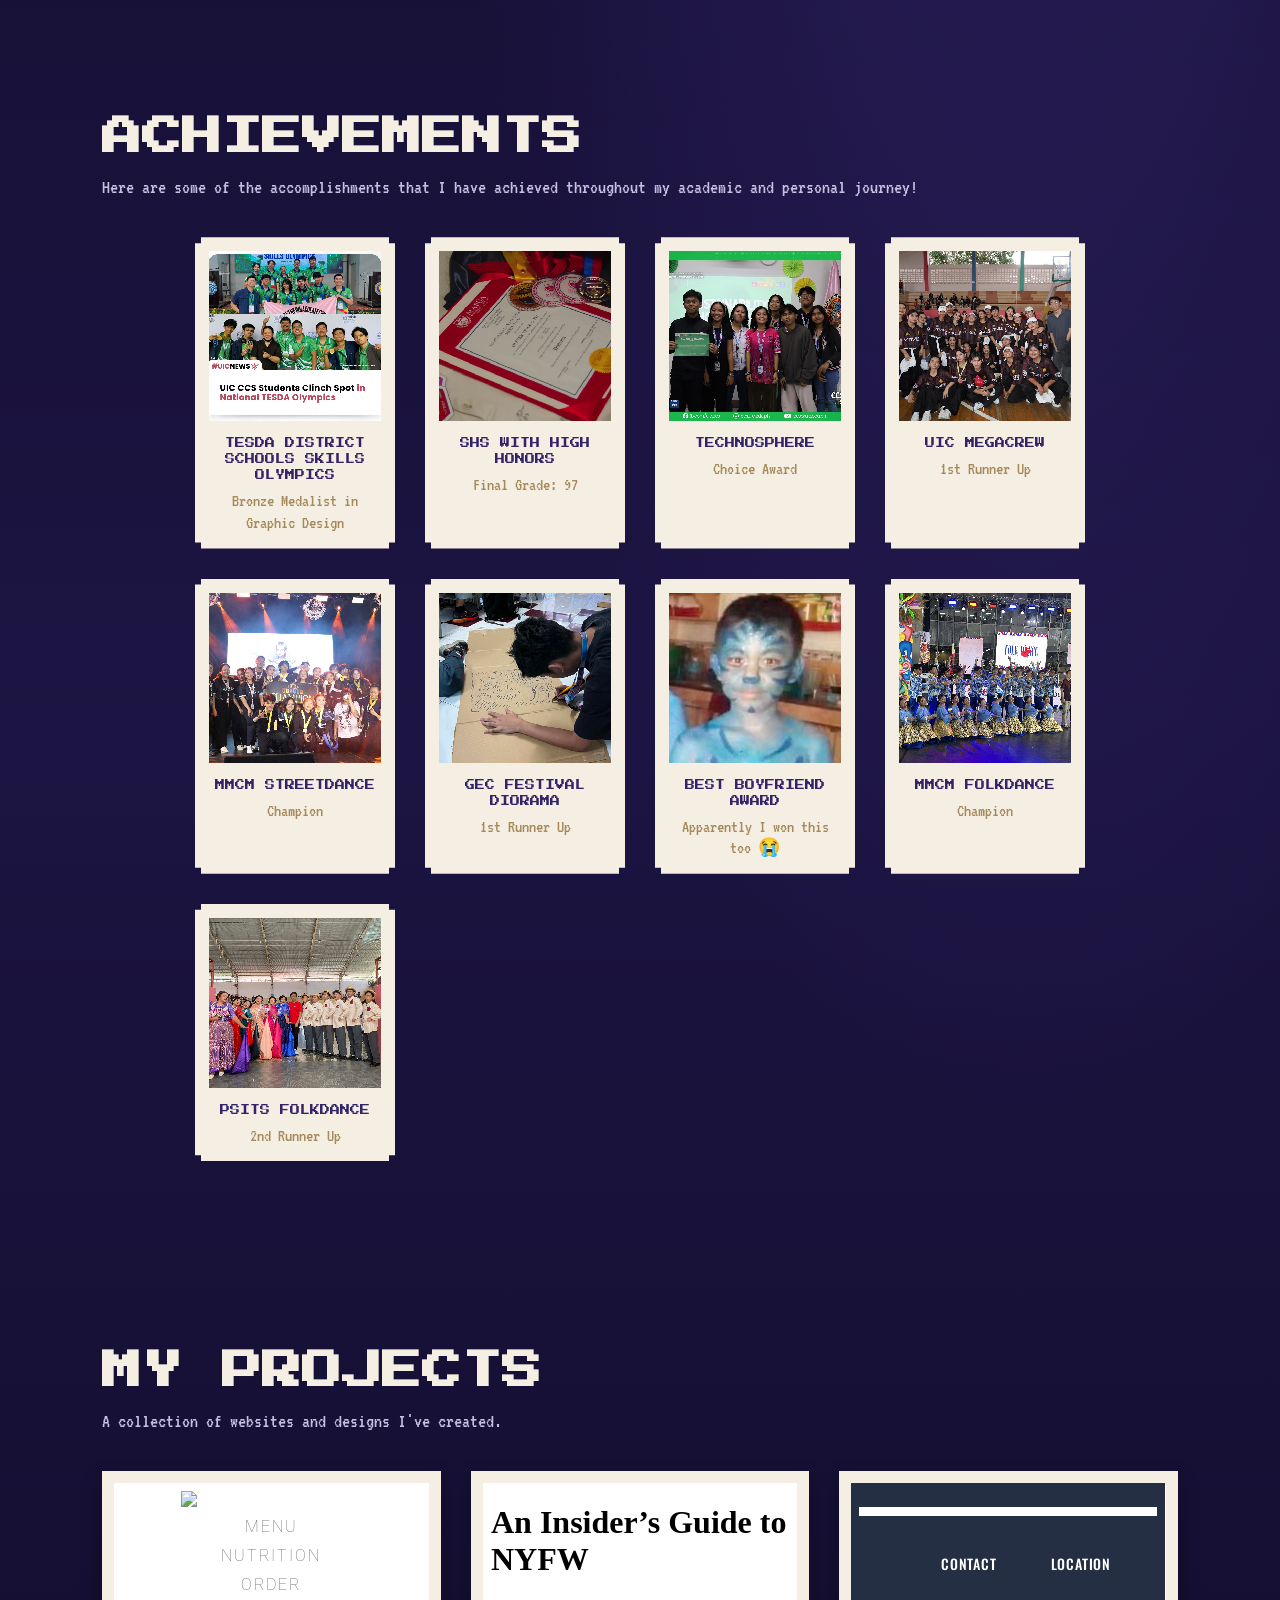
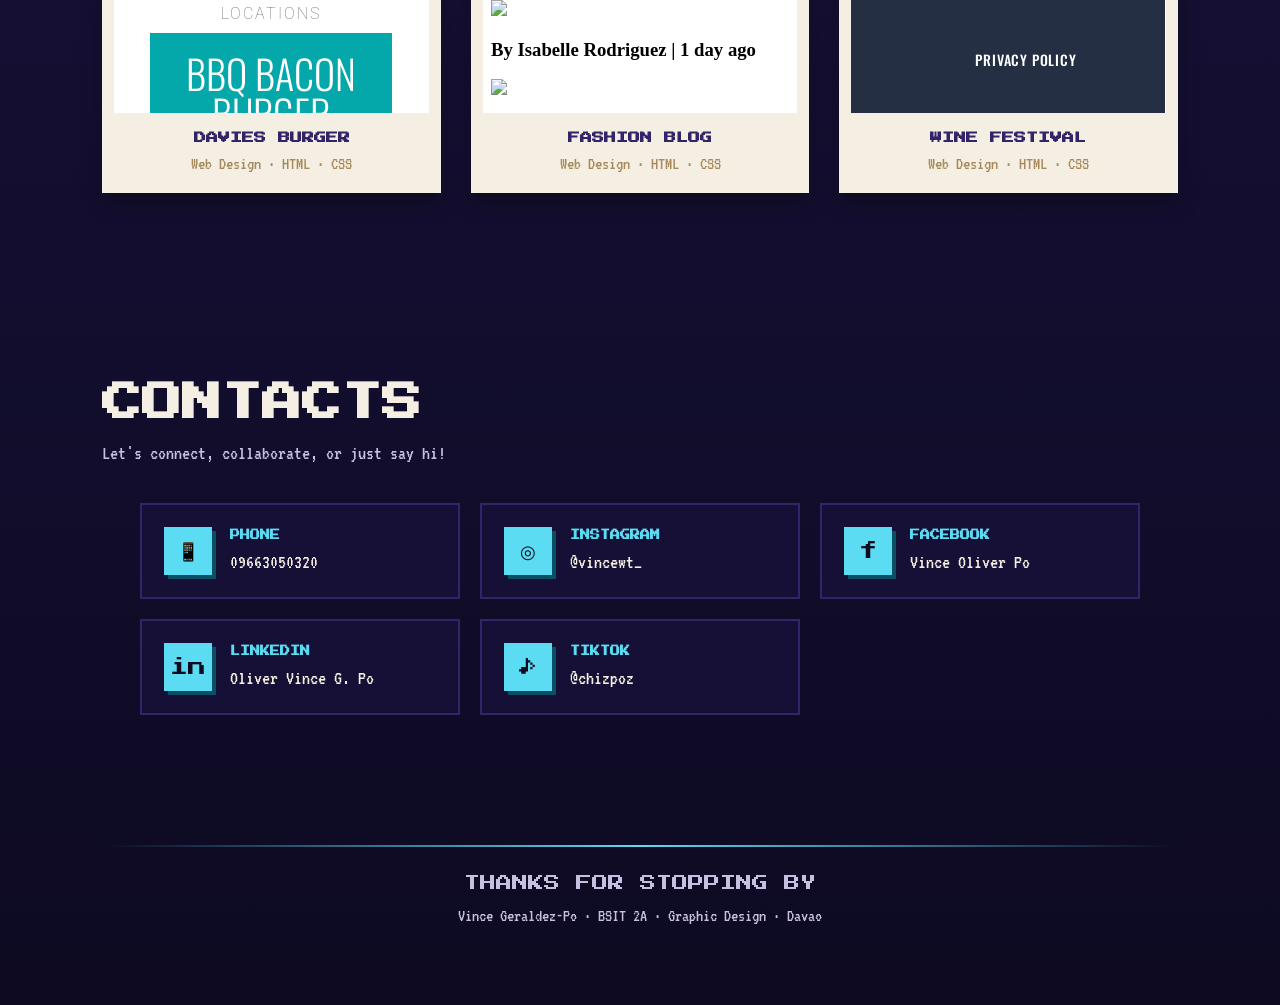
==== commit 8d1e7801: "FINAL COMMIT" ====
--- a/index.html
+++ b/index.html
@@ -1,120 +1,575 @@
 <!DOCTYPE html>
 <html lang="en">
+
 <head>
-<meta charset="UTF-8">
-<meta name="viewport" content="width=device-width, initial-scale=1.0">
-<title>Vince Geraldez-Po — Graphic Design Portfolio</title>
-<link rel="preconnect" href="https://fonts.googleapis.com">
-<link href="https://fonts.googleapis.com/css2?family=Press+Start+2P&family=VT323&display=swap" rel="stylesheet">
-<link rel="stylesheet" href="styles.css">
+  <meta charset="UTF-8">
+  <meta name="viewport" content="width=device-width, initial-scale=1.0">
+
+  <title>Vince Geraldez-Po — Graphic Design Portfolio</title>
+
+  <link rel="preconnect" href="https://fonts.googleapis.com">
+  <link href="https://fonts.googleapis.com/css2?family=Press+Start+2P&family=VT323&display=swap" rel="stylesheet">
+
+  <link rel="stylesheet" href="styles.css?v=2">
 </head>
+
 <body>
 
-<div id="stars"></div>
-<div id="dawn-overlay"></div>
-
-<section id="hero">
-  <div class="moon" id="moon" role="button" tabindex="0" aria-pressed="false" aria-label="Toggle dawn mode"
-       onclick="document.body.classList.toggle('dawn-mode'); this.setAttribute('aria-pressed', document.body.classList.contains('dawn-mode'));"
-       onkeydown="if(event.key==='Enter'||event.key===' '){event.preventDefault(); document.body.classList.toggle('dawn-mode'); this.setAttribute('aria-pressed', document.body.classList.contains('dawn-mode'));}">
-    <div class="crater"></div>
+  <div id="stars"></div>
+  <div id="dawn-overlay"></div>
+
+  <!-- ================= HERO ================= -->
+
+  <section id="hero">
+
+    <div class="moon" id="moon" role="button" tabindex="0"
+      aria-pressed="false" aria-label="Toggle dawn mode">
+      <div class="crater"></div>
+    </div>
+
+    <div class="moon-hint">click the moon</div>
+
+    <div class="eyebrow">// BSIT 2A · GRAPHIC DESIGN</div>
+
+    <h1 class="hero-name">
+      VINCE
+      <span class="last">GERALDEZ-PO</span>
+    </h1>
+
+    <div class="hero-lower">
+
+      <div class="avatar">
+        <img src="pfp.png" alt="Vince Geraldez-Po">
+      </div>
+
+      <div class="hero-meta">
+
+        <div class="tag-row">
+
+          <span class="tag">
+            BSIT 2A
+          </span>
+
+          <span class="tag">
+            GRAPHIC DESIGNER (Pero di ganahan ug adobe) char!
+          </span>
+
+        </div>
+
+        <a href="#contact" class="btn-contact">
+          CONTACT →
+        </a>
+
+      </div>
+
+    </div>
+
+    <div class="scroll-hint">
+      <span>scroll down</span>
+      <span class="chevron"></span>
+    </div>
+
+  </section>
+
+
+  <!-- ================= ABOUT ================= -->
+
+  <section id="about">
+
+    <h2>ABOUT ME</h2>
+
+    <div class="about-panel pixel-frame">
+
+      <p>
+        Hi, I'm Vince! I'm a BSIT student based in Davao.
+        I'm passionate(weh) about graphic design, and I love
+        playing badminton and walking. When I'm not studying,
+        you can usually find me playing badminton, mostly on
+        weekends, hiking, cooking, or sometimes being a barista.
+      </p>
+
+      <p>
+        I believe in the saying, live your life to the fullest,
+        and I'm always excited to connect with people who share
+        similar interests in movies, music and many more.
+      </p>
+
+      <p>
+        Feel free to reach out — I'd love to connect, collaborate, chat!
+      </p>
+
+    </div>
+
+    <div class="interest-strip">
+
+      <span class="interest">🏸 badminton</span>
+      <span class="interest">🥾 hiking</span>
+      <span class="interest">🍳 cooking</span>
+      <span class="interest">☕ barista life</span>
+      <span class="interest">🎬 movies</span>
+      <span class="interest">🎵 music</span>
+
+    </div>
+
+  </section>
+
+
+  <!-- ================= ACHIEVEMENTS ================= -->
+
+  <section id="achievements">
+
+    <h2>ACHIEVEMENTS</h2>
+
+    <p class="section-sub">
+      Here are some of the accomplishments that I have achieved
+      throughout my academic and personal journey!
+    </p>
+
+    <div class="polaroid-grid">
+
+
+      <!-- TESDA -->
+
+      <div class="polaroid pixel-frame-sm">
+
+        <div class="polaroid-slot">
+          <img src="tsd.png" alt="TESDA DISTRICT SCHOOLS">
+        </div>
+
+        <div class="polaroid-label">
+          TESDA DISTRICT SCHOOLS SKILLS OLYMPICS
+          <span>
+            Bronze Medalist in Graphic Design
+          </span>
+        </div>
+
+      </div>
+
+
+      <!-- HIGH HONORS -->
+
+      <div class="polaroid pixel-frame-sm">
+
+        <div class="polaroid-slot">
+          <img src="shs.png" alt="SHS WITH HIGH HONORS">
+        </div>
+
+        <div class="polaroid-label">
+          SHS WITH HIGH HONORS
+          <span>
+            Final Grade: 97
+          </span>
+        </div>
+
+      </div>
+
+
+      <!-- TECHNOSPHERE -->
+
+      <div class="polaroid pixel-frame-sm">
+
+        <div class="polaroid-slot">
+          <img src="tecno.jpg" alt="Technosphere">
+        </div>
+
+        <div class="polaroid-label">
+          TECHNOSPHERE
+          <span>
+            Choice Award
+          </span>
+        </div>
+
+      </div>
+
+
+      <!-- UIC MEGACREW -->
+
+      <div class="polaroid pixel-frame-sm">
+
+        <div class="polaroid-slot">
+          <img src="mg.png" alt="UIC MEGACREW">
+        </div>
+
+        <div class="polaroid-label">
+          UIC MEGACREW
+          <span>
+            1st Runner Up
+          </span>
+        </div>
+
+      </div>
+
+
+      <!-- MMCM STREETDANCE -->
+
+      <div class="polaroid pixel-frame-sm">
+
+        <div class="polaroid-slot">
+         <img src="sd.jpg" alt="MMCM STREETDANCE">
+        </div>
+
+        <div class="polaroid-label">
+          MMCM STREETDANCE
+          <span>
+            Champion
+          </span>
+        </div>
+
+      </div>
+
+
+      <!-- GEC FESTIVAL DIORAMA -->
+
+      <div class="polaroid pixel-frame-sm">
+
+        <div class="polaroid-slot">
+          <img src="gf.png" alt=" AWARD">
+        </div>
+
+        <div class="polaroid-label">
+          GEC FESTIVAL DIORAMA
+          <span>
+            1st Runner Up
+          </span>
+        </div>
+
+      </div>
+
+
+      <!-- BEST BOYFRIEND -->
+
+      <div class="polaroid pixel-frame-sm">
+
+        <div class="polaroid-slot">
+          <img src="bbf.png" alt="BEST BOYFRIEND AWARD">
+        </div>
+
+        <div class="polaroid-label">
+          BEST BOYFRIEND AWARD
+          <span>
+            Apparently I won this too 😭
+          </span>
+        </div>
+
+      </div>
+
+      <!-- FOLKDANCE -->
+
+      <div class="polaroid pixel-frame-sm">
+
+        <div class="polaroid-slot">
+          <img src="mfd.jpg" alt="MMCM FOLKDANCE">
+        </div>
+
+        <div class="polaroid-label">
+          MMCM FOLKDANCE 
+          <span>
+            Champion
+          </span>
+        </div>
+
+      </div>
+
+      <!-- PSITS FOLKDANCE -->
+
+      <div class="polaroid pixel-frame-sm">
+
+        <div class="polaroid-slot">
+          <img src="pfd.jpg" alt="PSITS FOLKDANCE">
+        </div>
+
+        <div class="polaroid-label">
+          PSITS FOLKDANCE 
+          <span>
+            2nd Runner Up
+          </span>
+        </div>
+
+      </div>
+
+
+    </div>
+
+  </section>
+
+  <section id="projects">
+
+  <h2>MY PROJECTS</h2>
+
+  <p class="section-sub">
+    A collection of websites and designs I've created.
+  </p>
+
+  <div class="projects-grid">
+
+    <!-- DAVIES BURGER -->
+    <a href="./DaviesBurger/" class="project-card">
+
+      <div class="project-preview">
+        <iframe
+          src="./DaviesBurger/"
+          title="Davies Burger Preview">
+        </iframe>
+      </div>
+
+      <div class="project-info">
+        <h3>DAVIES BURGER</h3>
+        <span>Web Design · HTML · CSS</span>
+      </div>
+
+    </a>
+
+
+    <!-- FASHION BLOG -->
+    <a href="./FashionBlog/" class="project-card">
+
+      <div class="project-preview">
+        <iframe
+          src="./FashionBlog/"
+          title="Fashion Blog Preview">
+        </iframe>
+      </div>
+
+      <div class="project-info">
+        <h3>FASHION BLOG</h3>
+        <span>Web Design · HTML · CSS</span>
+      </div>
+
+    </a>
+
+
+    <!-- WINE FESTIVAL -->
+    <a href="./WineFestival/" class="project-card">
+
+      <div class="project-preview">
+        <iframe
+          src="./WineFestival/"
+          title="Wine Festival Preview">
+        </iframe>
+      </div>
+
+      <div class="project-info">
+        <h3>WINE FESTIVAL</h3>
+        <span>Web Design · HTML · CSS</span>
+      </div>
+
+    </a>
+
   </div>
-  <div class="moon-hint">click the moon</div>
-
-  <div class="eyebrow">// BSIT 2A · GRAPHIC DESIGN</div>
-  <h1 class="hero-name">VINCE<span class="last">GERALDEZ-PO</span></h1>
-
-  <div class="hero-lower">
-    <div class="avatar">
-      <svg viewBox="0 0 24 24"><path d="M12 12c2.7 0 4.9-2.2 4.9-4.9S14.7 2.2 12 2.2 7.1 4.4 7.1 7.1 9.3 12 12 12zm0 2.4c-3.3 0-9.8 1.6-9.8 4.9V22h19.6v-2.7c0-3.3-6.5-4.9-9.8-4.9z"/></svg>
-    </div>
-    <div class="hero-meta">
-      <div class="tag-row">
-        <span class="tag">BSIT 2A</span>
-        <span class="tag">GRAPHIC DESIGNER (Pero di ganahan ug adobe) char!</span>
-      </div>
-      <a href="#contact" class="btn-contact">CONTACT →</a>
-    </div>
+
+</section>
+
+<!-- ================= CONTACTS ================= -->
+
+<section id="contacts">
+
+  <h2>CONTACTS</h2>
+
+  <p class="section-sub">
+    Let's connect, collaborate, or just say hi!
+  </p>
+
+  <div class="contact-grid">
+
+    <a href="tel:09663050320" class="contact-card">
+      <span class="contact-icon">📱</span>
+      <div>
+        <h3>PHONE</h3>
+        <p>09663050320</p>
+      </div>
+    </a>
+
+    <a
+      href="https://www.instagram.com/vincewt_/"
+      target="_blank"
+      rel="noopener noreferrer"
+      class="contact-card"
+    >
+      <span class="contact-icon">◎</span>
+      <div>
+        <h3>INSTAGRAM</h3>
+        <p>@vincewt_</p>
+      </div>
+    </a>
+
+    <a
+      href="https://www.facebook.com/vinceoliver.po/"
+      target="_blank"
+      rel="noopener noreferrer"
+      class="contact-card"
+    >
+      <span class="contact-icon">f</span>
+      <div>
+        <h3>FACEBOOK</h3>
+        <p>Vince Oliver Po</p>
+      </div>
+    </a>
+
+    <a
+      href="https://www.linkedin.com/in/oliver-vince-g-po-223a3b3a6/"
+      target="_blank"
+      rel="noopener noreferrer"
+      class="contact-card"
+    >
+      <span class="contact-icon">in</span>
+      <div>
+        <h3>LINKEDIN</h3>
+        <p>Oliver Vince G. Po</p>
+      </div>
+    </a>
+
+    <a
+      href="https://www.tiktok.com/@chizpoz"
+      target="_blank"
+      rel="noopener noreferrer"
+      class="contact-card"
+    >
+      <span class="contact-icon">♪</span>
+      <div>
+        <h3>TIKTOK</h3>
+        <p>@chizpoz</p>
+      </div>
+    </a>
+
   </div>
 
-  <div class="scroll-hint"><span>scroll down</span><span class="chevron"></span></div>
 </section>
 
-<section id="about">
-  <h2>ABOUT ME</h2>
-  <div class="about-panel pixel-frame">
-    <p>Hi, I'm Vince! I'm a BSIT student based in Davao. I'm passionate(weh) about graphic design, and I love playing badminton and walking. When I'm not studying, you can usually find me playing badminton, mostly on weekends, hiking, cooking, or sometimes being a barista.</p>
-    <p>I believe in the saying, live your life to the fullest, and I'm always excited to connect with people who share similar interests in movies, music and many more.</p>
-    <p>Feel free to reach out — I'd love to connect, collaborate, chat!</p>
-  </div>
-  <div class="interest-strip">
-    <span class="interest">🏸 badminton</span>
-    <span class="interest">🥾 hiking</span>
-    <span class="interest">🍳 cooking</span>
-    <span class="interest">☕ barista life</span>
-    <span class="interest">🎬 movies</span>
-    <span class="interest">🎵 music</span>
-  </div>
-</section>
-
-<section id="achievements">
-  <h2>ACHIEVEMENTS</h2>
-  <p class="section-sub">Here are some of the accomplishments that I have achieved throughout my academic and personal journey!</p>
-  <div class="polaroid-grid">
-    <div class="polaroid pixel-frame-sm">
-      <div class="polaroid-slot"><svg viewBox="0 0 24 24"><path d="M12 2 15 9 22 10 17 15 18 22 12 18.5 6 22 7 15 2 10 9 9z"/></svg></div>
-      <div class="polaroid-label">✓</div>
-    </div>
-    <div class="polaroid pixel-frame-sm">
-      <div class="polaroid-slot"><svg viewBox="0 0 24 24"><path d="M12 2 15 9 22 10 17 15 18 22 12 18.5 6 22 7 15 2 10 9 9z"/></svg></div>
-      <div class="polaroid-label">✓</div>
-    </div>
-    <div class="polaroid pixel-frame-sm">
-      <div class="polaroid-slot"><svg viewBox="0 0 24 24"><path d="M12 2 15 9 22 10 17 15 18 22 12 18.5 6 22 7 15 2 10 9 9z"/></svg></div>
-      <div class="polaroid-label">✓</div>
-    </div>
-    <div class="polaroid pixel-frame-sm">
-      <div class="polaroid-slot"><svg viewBox="0 0 24 24"><path d="M12 2 15 9 22 10 17 15 18 22 12 18.5 6 22 7 15 2 10 9 9z"/></svg></div>
-      <div class="polaroid-label">✓</div>
-    </div>
-  </div>
-</section>
-
-<footer id="contact">
-  <hr class="divider">
-  <div class="pixel-font">THANKS FOR STOPPING BY</div>
-  <p>Vince Geraldez-Po · BSIT 2A · Graphic Design · Davao</p>
-</footer>
-
-<script>
-  const starField = document.getElementById('stars');
-  const STAR_COUNT = 90;
-  for(let i=0;i<STAR_COUNT;i++){
-    const s = document.createElement('div');
-    const big = Math.random() < 0.12;
-    s.className = 'star' + (big ? ' big' : '');
-    const size = big ? (Math.random()*2+2) : (Math.random()*1.5+1);
-    s.style.width = size+'px';
-    s.style.height = size+'px';
-    s.style.top = Math.random()*100+'%';
-    s.style.left = Math.random()*100+'%';
-    s.style.animationDelay = (Math.random()*3.5)+'s';
-    s.style.animationDuration = (2.5+Math.random()*3)+'s';
-    starField.appendChild(s);
-  }
-
-  const sparkleSVG = '<svg viewBox="0 0 24 24"><path d="M12 0 C12 7 17 12 24 12 C17 12 12 17 12 24 C12 17 7 12 0 12 C7 12 12 7 12 0 Z"/></svg>';
-  const SPARKLE_COUNT = 8;
-  for(let i=0;i<SPARKLE_COUNT;i++){
-    const sp = document.createElement('div');
-    sp.className = 'sparkle';
-    sp.style.top = Math.random()*90+'%';
-    sp.style.left = Math.random()*100+'%';
-    sp.style.animationDelay = (Math.random()*4)+'s, '+(Math.random()*10)+'s';
-    sp.innerHTML = sparkleSVG;
-    starField.appendChild(sp);
-  }
-</script>
+
+  <!-- ================= FOOTER ================= -->
+
+  <footer id="contact">
+
+    <hr class="divider">
+
+    <div class="pixel-font">
+      THANKS FOR STOPPING BY
+    </div>
+
+    <p>
+      Vince Geraldez-Po · BSIT 2A · Graphic Design · Davao
+    </p>
+
+  </footer>
+
+
+  <!-- ================= JAVASCRIPT ================= -->
+
+  <script>
+
+    /* ================= STARS ================= */
+
+    const starField = document.getElementById('stars');
+
+    const STAR_COUNT = 90;
+
+    for (let i = 0; i < STAR_COUNT; i++) {
+
+      const s = document.createElement('div');
+
+      const big = Math.random() < 0.12;
+
+      s.className = 'star' + (big ? ' big' : '');
+
+      const size = big
+        ? (Math.random() * 2 + 2)
+        : (Math.random() * 1.5 + 1);
+
+      s.style.width = size + 'px';
+      s.style.height = size + 'px';
+
+      s.style.top = Math.random() * 100 + '%';
+      s.style.left = Math.random() * 100 + '%';
+
+      s.style.animationDelay =
+        Math.random() * 3.5 + 's';
+
+      s.style.animationDuration =
+        2.5 + Math.random() * 3 + 's';
+
+      starField.appendChild(s);
+    }
+
+
+    /* ================= SPARKLES ================= */
+
+    const sparkleSVG = `
+      <svg viewBox="0 0 24 24">
+        <path d="
+          M12 0
+          C12 7 17 12 24 12
+          C17 12 12 17 12 24
+          C12 17 7 12 0 12
+          C7 12 12 7 12 0
+          Z
+        "/>
+      </svg>
+    `;
+
+    const SPARKLE_COUNT = 8;
+
+    for (let i = 0; i < SPARKLE_COUNT; i++) {
+
+      const sp = document.createElement('div');
+
+      sp.className = 'sparkle';
+
+      sp.style.top =
+        Math.random() * 90 + '%';
+
+      sp.style.left =
+        Math.random() * 100 + '%';
+
+      sp.style.animationDelay =
+        Math.random() * 4 + 's, ' +
+        Math.random() * 10 + 's';
+
+      sp.innerHTML = sparkleSVG;
+
+      starField.appendChild(sp);
+    }
+
+
+    /* ================= DAWN MODE ================= */
+
+    const moon =
+      document.getElementById('moon');
+
+    function toggleDawn() {
+
+      const isDawn =
+        document.body.classList.toggle('dawn-mode');
+
+      moon.setAttribute(
+        'aria-pressed',
+        isDawn
+      );
+    }
+
+    moon.addEventListener(
+      'click',
+      toggleDawn
+    );
+
+    moon.addEventListener(
+      'keydown',
+      function (e) {
+
+        if (
+          e.key === 'Enter' ||
+          e.key === ' '
+        ) {
+
+          e.preventDefault();
+
+          toggleDawn();
+        }
+
+      }
+    );
+
+  </script>
 
 </body>
+
 </html>
--- a/styles.css
+++ b/styles.css
@@ -1,287 +1,1522 @@
 :root{
+
   --bg-deep:#0d0a22;
   --bg-mid:#1c1442;
   --bg-purple:#33246a;
+
   --moon:#f3dd8f;
   --moon-dark:#d8b95c;
+
   --cyan:#5cdcf2;
   --cyan-dark:#137e9e;
   --cyan-deep:#0a4f63;
+
   --cream:#dcc99f;
   --cream-dark:#a68a5c;
+
   --ink:#0e0a1f;
+
   --text:#f4efe2;
   --text-dim:#c7bfe0;
+
   --star:#ffffff;
 }
 
-*{box-sizing:border-box; margin:0; padding:0;}
-html{scroll-behavior:smooth;}
+
+/* =========================
+   RESET
+========================= */
+
+*{
+  box-sizing:border-box;
+  margin:0;
+  padding:0;
+}
+
+
+html{
+  scroll-behavior:smooth;
+}
+
+
 body{
+
   background:
-    radial-gradient(ellipse at 80% 5%, var(--bg-purple) 0%, transparent 45%),
-    linear-gradient(180deg, var(--bg-deep) 0%, var(--bg-mid) 55%, var(--bg-deep) 100%);
+
+    radial-gradient(
+      ellipse at 80% 5%,
+      var(--bg-purple) 0%,
+      transparent 45%
+    ),
+
+    linear-gradient(
+      180deg,
+      var(--bg-deep) 0%,
+      var(--bg-mid) 55%,
+      var(--bg-deep) 100%
+    );
+
   color:var(--text);
+
   font-family:'VT323', monospace;
+
   overflow-x:hidden;
-}
-img, svg{image-rendering:pixelated;}
+
+  transition:
+    background 1.2s ease,
+    color 1.2s ease;
+}
+
+
+img,
+svg{
+  image-rendering:pixelated;
+}
+
+
+/* =========================
+   DAWN MODE
+========================= */
+
+body.dawn-mode{
+
+  background:
+
+    radial-gradient(
+      ellipse at 80% 5%,
+      #ffd9a0 0%,
+      transparent 45%
+    ),
+
+    linear-gradient(
+      180deg,
+      #ffb976 0%,
+      #ffe0a3 55%,
+      #fff4d6 100%
+    );
+
+  color:var(--ink);
+}
+
+
+body.dawn-mode #stars{
+  opacity:0;
+}
+
+
+body.dawn-mode .moon{
+
+  background:
+
+    radial-gradient(
+      circle at 35% 30%,
+      #fffbe0 0%,
+      #ffe066 40%,
+      #ffb703 100%
+    );
+
+  box-shadow:
+    0 0 90px 28px rgba(255,183,3,.45),
+    0 0 180px 60px rgba(255,183,3,.2);
+}
+
+
+body.dawn-mode .hero-name{
+
+  color:var(--ink);
+
+  text-shadow:
+    4px 4px 0 #fff4d6,
+    0 0 30px rgba(255,183,3,.35);
+}
+
+
+body.dawn-mode .hero-name .last{
+  color:#c1440e;
+}
+
+
+body.dawn-mode .eyebrow{
+  color:#c1440e;
+}
+
+
+body.dawn-mode .about-panel{
+
+  background:rgba(255,244,214,.65);
+
+  border-color:#ffb976;
+}
+
+
+body.dawn-mode .about-panel p{
+  color:var(--ink);
+}
+
+
+body.dawn-mode .about-panel p:last-child{
+  color:#c1440e;
+}
+
+
+body.dawn-mode .tag{
+
+  background:#ffe0a3;
+
+  border-color:#c1440e;
+
+  color:#5c2e00;
+}
+
+
+body.dawn-mode .interest{
+
+  border-color:#c1440e;
+
+  color:#5c2e00;
+}
+
+
+body.dawn-mode .scroll-hint,
+body.dawn-mode .section-sub,
+body.dawn-mode .moon-hint{
+
+  color:#7a4a1a;
+}
+
+
+body.dawn-mode .moon::before,
+body.dawn-mode .moon::after,
+body.dawn-mode .moon .crater{
+
+  background:rgba(150,90,0,.25);
+}
+
+
+/* =========================
+   PIXEL FRAMES
+========================= */
 
 .pixel-frame{
-  clip-path: polygon(
-    0 10px, 10px 10px, 10px 0,
-    calc(100% - 10px) 0, calc(100% - 10px) 10px, 100% 10px,
-    100% calc(100% - 10px), calc(100% - 10px) calc(100% - 10px), calc(100% - 10px) 100%,
-    10px 100%, 10px calc(100% - 10px), 0 calc(100% - 10px)
+
+  clip-path:polygon(
+
+    0 10px,
+    10px 10px,
+    10px 0,
+
+    calc(100% - 10px) 0,
+    calc(100% - 10px) 10px,
+    100% 10px,
+
+    100% calc(100% - 10px),
+    calc(100% - 10px) calc(100% - 10px),
+    calc(100% - 10px) 100%,
+
+    10px 100%,
+    10px calc(100% - 10px),
+    0 calc(100% - 10px)
   );
 }
+
+
 .pixel-frame-sm{
-  clip-path: polygon(
-    0 6px, 6px 6px, 6px 0,
-    calc(100% - 6px) 0, calc(100% - 6px) 6px, 100% 6px,
-    100% calc(100% - 6px), calc(100% - 6px) calc(100% - 6px), calc(100% - 6px) 100%,
-    6px 100%, 6px calc(100% - 6px), 0 calc(100% - 6px)
+
+  clip-path:polygon(
+
+    0 6px,
+    6px 6px,
+    6px 0,
+
+    calc(100% - 6px) 0,
+    calc(100% - 6px) 6px,
+    100% 6px,
+
+    100% calc(100% - 6px),
+    calc(100% - 6px) calc(100% - 6px),
+    calc(100% - 6px) 100%,
+
+    6px 100%,
+    6px calc(100% - 6px),
+    0 calc(100% - 6px)
   );
 }
 
-h1,h2,h3, .pixel-font{
+
+/* =========================
+   FONTS
+========================= */
+
+h1,
+h2,
+h3,
+.pixel-font{
+
   font-family:'Press Start 2P', monospace;
+
   line-height:1.5;
 }
 
+
+/* =========================
+   STARS
+========================= */
+
 #stars{
+
   position:fixed;
+
   inset:0;
+
   pointer-events:none;
+
   z-index:0;
+
   overflow:hidden;
-}
+
+  transition:opacity 1s ease;
+}
+
+
 .star{
+
   position:absolute;
+
   background:var(--star);
-  animation: twinkle 3.5s ease-in-out infinite;
-}
-.star.big{ box-shadow:0 0 6px 1px rgba(255,255,255,.9); }
+
+  animation:
+    twinkle 3.5s ease-in-out infinite;
+}
+
+
+.star.big{
+
+  box-shadow:
+    0 0 6px 1px rgba(255,255,255,.9);
+}
+
+
 @keyframes twinkle{
-  0%, 100%{ opacity:.15; transform:scale(.7); }
-  50%{ opacity:1; transform:scale(1); }
-}
+
+  0%,
+  100%{
+    opacity:.15;
+    transform:scale(.7);
+  }
+
+  50%{
+    opacity:1;
+    transform:scale(1);
+  }
+}
+
+
 @keyframes sparkle-spin{
-  from{ transform:rotate(0deg); }
-  to{ transform:rotate(360deg); }
-}
+
+  from{
+    transform:rotate(0deg);
+  }
+
+  to{
+    transform:rotate(360deg);
+  }
+}
+
+
 .sparkle{
+
   position:absolute;
-  width:14px; height:14px;
-  animation: twinkle 4s ease-in-out infinite, sparkle-spin 12s linear infinite;
+
+  width:14px;
+  height:14px;
+
+  animation:
+    twinkle 4s ease-in-out infinite,
+    sparkle-spin 12s linear infinite;
+
   opacity:.8;
 }
-.sparkle svg{width:100%; height:100%; fill:var(--star);}
+
+
+.sparkle svg{
+
+  width:100%;
+  height:100%;
+
+  fill:var(--star);
+}
+
+
+/* =========================
+   SECTIONS
+========================= */
 
 section{
+
   position:relative;
+
   z-index:1;
+
   padding:90px 8vw;
 }
 
+
+/* =========================
+   HERO
+========================= */
+
 #hero{
+
   min-height:100vh;
+
   display:flex;
+
   flex-direction:column;
+
   justify-content:center;
+
   padding-top:60px;
+
   overflow:hidden;
 }
 
+
+/* =========================
+   MOON
+========================= */
+
 .moon{
+
   position:absolute;
+
   top:0;
   right:0;
-  width:280px;
-  height:280px;
+
+  width:clamp(140px, 30vw, 340px);
+
+  height:clamp(140px, 30vw, 340px);
+
   border-radius:50%;
-  background: radial-gradient(circle at 35% 30%, #fff6cf 0%, var(--moon) 40%, var(--moon-dark) 100%);
-  box-shadow: 0 0 90px 28px rgba(243,221,143,.35), 0 0 180px 60px rgba(243,221,143,.12);
-  clip-path: polygon(0 0, 100% 0, 100% 100%, 60% 100%, 0 60%);
+
+  background:
+
+    radial-gradient(
+      circle at 35% 30%,
+      #fff6cf 0%,
+      var(--moon) 40%,
+      var(--moon-dark) 100%
+    );
+
   overflow:hidden;
+
   cursor:pointer;
 }
-.moon::before, .moon::after, .moon .crater{
+
+
+.moon::before,
+.moon::after,
+.moon .crater{
+
   content:'';
+
   position:absolute;
+
   border-radius:50%;
-  background: rgba(180,150,80,.35);
-}
-.moon::before{ width:34px; height:34px; top:40px; left:50px; }
-.moon::after{ width:20px; height:20px; top:110px; left:130px; }
-.moon .crater{ width:29px; height:29px; top:70px; left:140px; }
+
+  background:rgba(180,150,80,.35);
+}
+
+
+.moon::before{
+
+  width:12%;
+  height:12%;
+
+  top:14%;
+  left:18%;
+}
+
+
+.moon::after{
+
+  width:7%;
+  height:7%;
+
+  top:39%;
+  left:46%;
+}
+
+
+.moon .crater{
+
+  width:10%;
+  height:10%;
+
+  top:25%;
+  left:50%;
+}
+
 
 .moon-hint{
+
   position:absolute;
-  top:220px;
+
+  top:clamp(150px, 32vw, 360px);
+
   right:20px;
+
   font-size:12px;
+
   color:var(--text-dim);
+
   letter-spacing:1px;
 }
 
+
+@media (max-width:480px){
+
+  .moon{
+    display:none;
+  }
+
+  .moon-hint{
+    display:none;
+  }
+}
+
+
+/* =========================
+   HERO TEXT
+========================= */
+
 .eyebrow{
+
   font-family:'Press Start 2P', monospace;
+
   font-size:11px;
+
   color:var(--cyan);
+
   letter-spacing:2px;
+
   margin-bottom:18px;
 }
 
+
 .hero-name{
-  font-size: clamp(38px, 7.5vw, 88px);
+
+  font-size:clamp(38px, 7.5vw, 88px);
+
   color:var(--text);
-  text-shadow: 4px 4px 0 var(--bg-deep), 0 0 30px rgba(92,220,242,.25);
+
+  text-shadow:
+    4px 4px 0 var(--bg-deep),
+    0 0 30px rgba(92,220,242,.25);
+
   letter-spacing:1px;
 }
+
+
 .hero-name .last{
+
   color:var(--cyan);
+
   display:block;
 }
 
+
+/* =========================
+   HERO LOWER
+========================= */
+
 .hero-lower{
+
   margin-top:48px;
+
   display:flex;
+
   align-items:center;
+
   gap:34px;
+
   flex-wrap:wrap;
 }
 
+
 .avatar{
+
   width:130px;
   height:130px;
-  background: var(--ink);
-  border: 4px solid var(--text);
+
+  background:var(--ink);
+
+  border:4px solid var(--text);
+
   display:flex;
+
   align-items:flex-end;
+
   justify-content:center;
+
   overflow:hidden;
+
   flex-shrink:0;
 }
-.avatar svg{ width:76%; fill:var(--text-dim); }
-
-.hero-meta{ display:flex; flex-direction:column; gap:14px; }
-
-.tag-row{ display:flex; gap:10px; flex-wrap:wrap; }
+
+
+.avatar img{
+
+  width:100%;
+  height:100%;
+
+  object-fit:cover;
+
+  image-rendering:auto;
+}
+
+
+.hero-meta{
+
+  display:flex;
+
+  flex-direction:column;
+
+  gap:14px;
+}
+
+
+.tag-row{
+
+  display:flex;
+
+  gap:10px;
+
+  flex-wrap:wrap;
+}
+
+
 .tag{
+
   font-family:'Press Start 2P', monospace;
+
   font-size:11px;
+
   padding:10px 14px;
-  background: var(--bg-purple);
-  border: 2px solid var(--cream-dark);
+
+  background:var(--bg-purple);
+
+  border:2px solid var(--cream-dark);
+
   color:var(--cream);
 }
 
+
+/* =========================
+   CONTACT
+========================= */
+
 .btn-contact{
+
   font-family:'Press Start 2P', monospace;
+
   font-size:13px;
+
   color:var(--ink);
-  background: linear-gradient(180deg, var(--cyan) 0%, var(--cyan-dark) 100%);
+
+  background:
+
+    linear-gradient(
+      180deg,
+      var(--cyan) 0%,
+      var(--cyan-dark) 100%
+    );
+
   border:none;
+
   padding:16px 28px;
+
   cursor:pointer;
-  box-shadow: 0 6px 0 var(--cyan-deep), 0 6px 18px rgba(92,220,242,.35);
-  transition: transform .12s ease, box-shadow .12s ease;
+
+  box-shadow:
+    0 6px 0 var(--cyan-deep),
+    0 6px 18px rgba(92,220,242,.35);
+
+  transition:
+    transform .12s ease,
+    box-shadow .12s ease;
+
   text-decoration:none;
+
   display:inline-block;
+
   width:fit-content;
 }
-.btn-contact:hover{ transform: translateY(-2px); box-shadow: 0 8px 0 var(--cyan-deep), 0 10px 24px rgba(92,220,242,.45); }
-.btn-contact:active{ transform: translateY(3px); box-shadow: 0 2px 0 var(--cyan-deep); }
+
+
+.btn-contact:hover{
+
+  transform:translateY(-2px);
+
+  box-shadow:
+    0 8px 0 var(--cyan-deep),
+    0 10px 24px rgba(92,220,242,.45);
+}
+
+
+.btn-contact:active{
+
+  transform:translateY(3px);
+
+  box-shadow:
+    0 2px 0 var(--cyan-deep);
+}
+
+
+/* =========================
+   SCROLL
+========================= */
 
 .scroll-hint{
+
   margin-top:70px;
+
   font-size:16px;
+
   color:var(--text-dim);
+
   display:flex;
+
   align-items:center;
+
   gap:10px;
 }
+
+
 .scroll-hint .chevron{
-  width:10px; height:10px;
+
+  width:10px;
+  height:10px;
+
   border-right:3px solid var(--cyan);
+
   border-bottom:3px solid var(--cyan);
+
   transform:rotate(45deg);
-  animation: bob 1.6s ease-in-out infinite;
-}
-@keyframes bob{ 0%,100%{ transform:rotate(45deg) translateY(0);} 50%{ transform:rotate(45deg) translateY(6px);} }
-
-#about h2{ font-size: clamp(26px, 4vw, 40px); margin-bottom:36px; }
+
+  animation:bob 1.6s ease-in-out infinite;
+}
+
+
+@keyframes bob{
+
+  0%,
+  100%{
+    transform:rotate(45deg) translateY(0);
+  }
+
+  50%{
+    transform:rotate(45deg) translateY(6px);
+  }
+}
+
+
+/* =========================
+   ABOUT
+========================= */
+
+#about h2{
+
+  font-size:clamp(26px, 4vw, 40px);
+
+  margin-bottom:36px;
+}
+
 
 .about-panel{
-  background: rgba(28,20,66,.55);
+
+  background:rgba(28,20,66,.55);
+
   border:2px solid var(--bg-purple);
+
   padding:38px 42px;
+
   max-width:820px;
 }
+
+
 .about-panel p{
+
   font-size:22px;
+
   line-height:1.6;
+
   color:var(--text);
+
   margin-bottom:20px;
 }
-.about-panel p:last-child{ margin-bottom:0; color:var(--cyan); }
+
+
+.about-panel p:last-child{
+
+  margin-bottom:0;
+
+  color:var(--cyan);
+}
+
+
+/* =========================
+   INTERESTS
+========================= */
 
 .interest-strip{
+
   margin-top:34px;
+
   display:flex;
+
   gap:14px;
+
   flex-wrap:wrap;
 }
+
+
 .interest{
+
   font-size:18px;
+
   padding:8px 16px;
+
   border:2px dashed var(--cream-dark);
+
   color:var(--cream);
 }
 
-#achievements h2{ font-size: clamp(26px, 4vw, 40px); margin-bottom:10px; }
-.section-sub{ color:var(--text-dim); font-size:20px; margin-bottom:44px; }
+
+/* =========================
+   ACHIEVEMENTS
+========================= */
+
+#achievements h2{
+
+  font-size:clamp(26px, 4vw, 40px);
+
+  margin-bottom:10px;
+}
+
+
+.section-sub{
+
+  color:var(--text-dim);
+
+  font-size:20px;
+
+  margin-bottom:40px;
+}
+
+
+/* 
+   FIXED CARD SIZING
+
+   Desktop:
+   4 cards per row
+
+   Each card:
+   200px wide
+
+   Cards are centered instead of
+   stretching across the page.
+*/
 
 .polaroid-grid{
+
   display:grid;
-  grid-template-columns:repeat(auto-fit, minmax(190px, 1fr));
-  gap:28px;
-}
+
+  grid-template-columns:
+    repeat(4, 200px);
+
+  justify-content:center;
+
+  gap:30px;
+}
+
+
 .polaroid{
+
+  width:200px;
+
   background:var(--text);
-  padding:16px;
+
+  padding:14px;
+
   color:var(--ink);
-  box-shadow:0 10px 20px rgba(0,0,0,.25);
-}
+
+  box-shadow:
+    0 10px 20px rgba(0,0,0,.25);
+
+  transition:
+    transform .2s ease,
+    box-shadow .2s ease;
+}
+
+
+/* Fixed height so every card
+   has the same image area */
+
 .polaroid-slot{
+
+  width:100%;
+
+  height:170px;
+
   background:rgba(12,12,12,.08);
+
   display:flex;
+
   align-items:center;
+
   justify-content:center;
-  min-height:180px;
+
   margin-bottom:14px;
-}
-.polaroid-slot svg{ width:72px; height:72px; fill:var(--bg-purple); }
+
+  overflow:hidden;
+}
+
+
+/* Achievement images */
+
+.polaroid-slot img{
+
+  width:100%;
+
+  height:100%;
+
+  object-fit:cover;
+
+  display:block;
+}
+
+
+/* Emoji achievements */
+
+.achievement-icon{
+
+  font-size:58px;
+
+  line-height:1;
+}
+
+
+/* Achievement title */
+
 .polaroid-label{
+
   font-family:'Press Start 2P', monospace;
+
+  font-size:10px;
+
+  line-height:1.6;
+
+  text-align:center;
+
+  color:var(--bg-purple);
+
+  min-height:42px;
+}
+
+
+/* Achievement description */
+
+.polaroid-label span{
+
+  display:block;
+
+  margin-top:8px;
+
+  font-family:'VT323', monospace;
+
+  font-size:18px;
+
+  line-height:1.2;
+
+  color:var(--cream-dark);
+}
+
+
+/* Hover effect */
+
+.polaroid:hover{
+
+  transform:
+    translateY(-6px)
+    rotate(-1deg);
+
+  box-shadow:
+    0 16px 28px rgba(0,0,0,.35);
+}
+
+
+.polaroid:nth-child(even):hover{
+
+  transform:
+    translateY(-6px)
+    rotate(1deg);
+}
+
+
+/* =========================
+   TABLET
+========================= */
+
+@media (max-width:1000px){
+
+  .polaroid-grid{
+
+    grid-template-columns:
+      repeat(3, 200px);
+
+  }
+
+}
+
+
+/* =========================
+   SMALL TABLET
+========================= */
+
+@media (max-width:750px){
+
+  .polaroid-grid{
+
+    grid-template-columns:
+      repeat(2, 200px);
+
+    gap:24px;
+
+  }
+
+}
+
+
+/* =========================
+   MOBILE
+========================= */
+
+@media (max-width:480px){
+
+  section{
+
+    padding:
+      70px 6vw;
+
+  }
+
+
+  .hero-name{
+
+    font-size:
+      clamp(34px, 11vw, 60px);
+
+  }
+
+
+  .hero-lower{
+
+    margin-top:35px;
+
+    gap:22px;
+
+  }
+
+
+  .avatar{
+
+    width:100px;
+    height:100px;
+
+  }
+
+
+  .tag{
+
+    font-size:9px;
+
+    padding:8px 10px;
+
+  }
+
+
+  .about-panel{
+
+    padding:28px 24px;
+
+  }
+
+
+  .about-panel p{
+
+    font-size:20px;
+
+  }
+
+
+  /* 2 smaller cards per row */
+
+  .polaroid-grid{
+
+    grid-template-columns:
+      repeat(2, 150px);
+
+    gap:16px;
+
+  }
+
+
+  .polaroid{
+
+    width:150px;
+
+    padding:10px;
+
+  }
+
+
+  .polaroid-slot{
+
+    height:125px;
+
+  }
+
+
+  .achievement-icon{
+
+    font-size:44px;
+
+  }
+
+
+  .polaroid-label{
+
+    font-size:8px;
+
+    line-height:1.5;
+
+  }
+
+
+  .polaroid-label span{
+
+    font-size:16px;
+
+  }
+
+}
+
+/* =========================
+   PROJECTS
+========================= */
+
+#projects h2{
+  font-size:clamp(26px, 4vw, 40px);
+  margin-bottom:10px;
+}
+
+#projects .section-sub{
+  color:var(--text-dim);
   font-size:20px;
+  margin-bottom:40px;
+}
+
+
+.projects-grid{
+
+  display:grid;
+
+  grid-template-columns:
+    repeat(3, 1fr);
+
+  gap:30px;
+
+  max-width:1200px;
+
+  margin:0 auto;
+}
+
+
+.project-card{
+
+  display:block;
+
+  background:var(--text);
+
+  color:var(--ink);
+
+  text-decoration:none;
+
+  padding:12px;
+
+  box-shadow:
+    0 10px 20px rgba(0,0,0,.3);
+
+  transition:
+    transform .2s ease,
+    box-shadow .2s ease;
+
+  overflow:hidden;
+}
+
+
+.project-card:hover{
+
+  transform:translateY(-8px);
+
+  box-shadow:
+    0 18px 30px rgba(0,0,0,.4);
+}
+
+
+/* Website preview */
+
+.project-preview{
+
+  width:100%;
+
+  height:230px;
+
+  background:#111;
+
+  overflow:hidden;
+
+  position:relative;
+}
+
+
+.project-preview iframe{
+
+  width:100%;
+
+  height:100%;
+
+  border:none;
+
+  display:block;
+
+  background:white;
+}
+
+
+/* Project information */
+
+.project-info{
+
+  padding:16px 8px 8px;
+
   text-align:center;
+}
+
+
+.project-info h3{
+
+  font-family:'Press Start 2P', monospace;
+
+  font-size:12px;
+
+  line-height:1.5;
+
   color:var(--bg-purple);
-}
+
+  margin-bottom:8px;
+}
+
+
+.project-info span{
+
+  font-family:'VT323', monospace;
+
+  font-size:18px;
+
+  color:var(--cream-dark);
+}
+
+
+/* =========================
+   PROJECT RESPONSIVENESS
+========================= */
+
+@media (max-width:900px){
+
+  .projects-grid{
+
+    grid-template-columns:
+      repeat(2, 1fr);
+
+  }
+
+}
+
+
+@media (max-width:600px){
+
+  .projects-grid{
+
+    grid-template-columns:1fr;
+
+  }
+
+  .project-preview{
+
+    height:240px;
+
+  }
+
+}
+
+/* =========================
+   CONTACTS
+========================= */
+
+#contacts h2{
+  font-size:clamp(26px, 4vw, 40px);
+  margin-bottom:10px;
+}
+
+#contacts .section-sub{
+  color:var(--text-dim);
+  font-size:20px;
+  margin-bottom:40px;
+}
+
+
+.contact-grid{
+
+  display:grid;
+
+  grid-template-columns:
+    repeat(3, 1fr);
+
+  gap:20px;
+
+  max-width:1000px;
+
+  margin:0 auto;
+}
+
+
+.contact-card{
+
+  display:flex;
+
+  align-items:center;
+
+  gap:18px;
+
+  padding:22px;
+
+  background:rgba(28,20,66,.55);
+
+  border:2px solid var(--bg-purple);
+
+  color:var(--text);
+
+  text-decoration:none;
+
+  transition:
+    transform .2s ease,
+    background .2s ease,
+    border-color .2s ease;
+
+  min-height:90px;
+}
+
+
+.contact-card:hover{
+
+  transform:translateY(-5px);
+
+  background:rgba(51,36,106,.8);
+
+  border-color:var(--cyan);
+
+}
+
+
+.contact-icon{
+
+  width:48px;
+
+  height:48px;
+
+  flex-shrink:0;
+
+  display:flex;
+
+  align-items:center;
+
+  justify-content:center;
+
+  background:var(--cyan);
+
+  color:var(--ink);
+
+  font-family:'Press Start 2P', monospace;
+
+  font-size:18px;
+
+  box-shadow:
+    4px 4px 0 var(--cyan-deep);
+}
+
+
+.contact-card h3{
+
+  font-family:'Press Start 2P', monospace;
+
+  font-size:10px;
+
+  color:var(--cyan);
+
+  margin-bottom:7px;
+
+  line-height:1.5;
+}
+
+
+.contact-card p{
+
+  font-family:'VT323', monospace;
+
+  font-size:20px;
+
+  color:var(--text);
+
+  line-height:1.2;
+
+  word-break:break-word;
+}
+
+
+/* =========================
+   DAWN MODE CONTACTS
+========================= */
+
+body.dawn-mode .contact-card{
+
+  background:rgba(255,244,214,.65);
+
+  border-color:#ffb976;
+
+  color:var(--ink);
+}
+
+
+body.dawn-mode .contact-card:hover{
+
+  background:#ffe0a3;
+
+  border-color:#c1440e;
+}
+
+
+body.dawn-mode .contact-card h3{
+
+  color:#c1440e;
+}
+
+
+body.dawn-mode .contact-card p{
+
+  color:var(--ink);
+}
+
+
+body.dawn-mode .contact-icon{
+
+  background:#ffb703;
+
+  color:#5c2e00;
+
+  box-shadow:
+    4px 4px 0 #c1440e;
+}
+
+
+/* =========================
+   CONTACT RESPONSIVENESS
+========================= */
+
+@media (max-width:900px){
+
+  .contact-grid{
+
+    grid-template-columns:
+      repeat(2, 1fr);
+
+  }
+
+}
+
+
+@media (max-width:600px){
+
+  .contact-grid{
+
+    grid-template-columns:1fr;
+
+  }
+
+  .contact-card{
+
+    padding:18px;
+
+  }
+
+}
+
+/* =========================
+   FOOTER
+========================= */
 
 footer{
+
   position:relative;
+
   z-index:1;
+
   text-align:center;
+
   padding:40px 8vw 80px;
+
   color:var(--text-dim);
 }
+
+
 .divider{
+
   border:none;
+
   height:2px;
-  background:linear-gradient(90deg, transparent, var(--cyan), transparent);
+
+  background:
+
+    linear-gradient(
+      90deg,
+      transparent,
+      var(--cyan),
+      transparent
+    );
+
   margin-bottom:24px;
 }
-footer .pixel-font{ font-size:16px; margin-bottom:12px; }
-footer p{ font-size:18px; }+
+
+footer .pixel-font{
+
+  font-size:16px;
+
+  margin-bottom:12px;
+}
+
+
+footer p{
+
+  font-size:18px;
+}
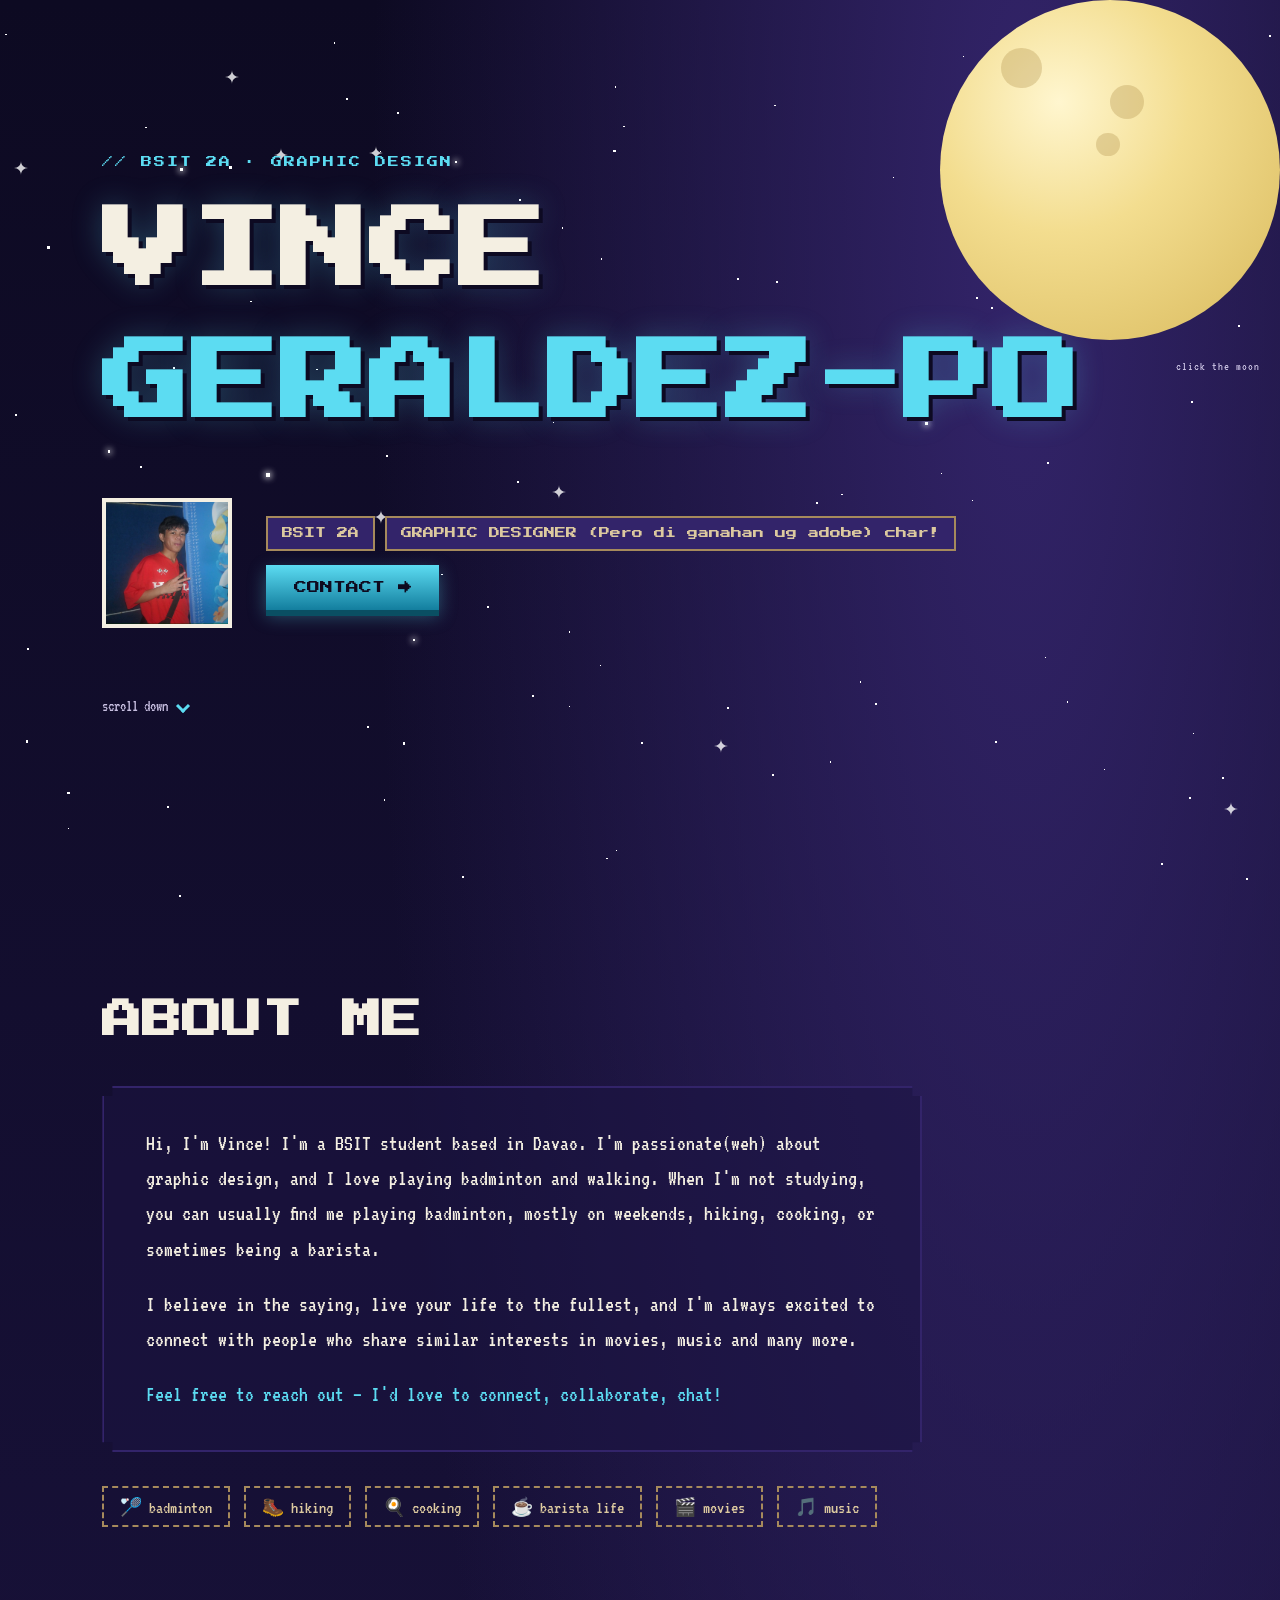
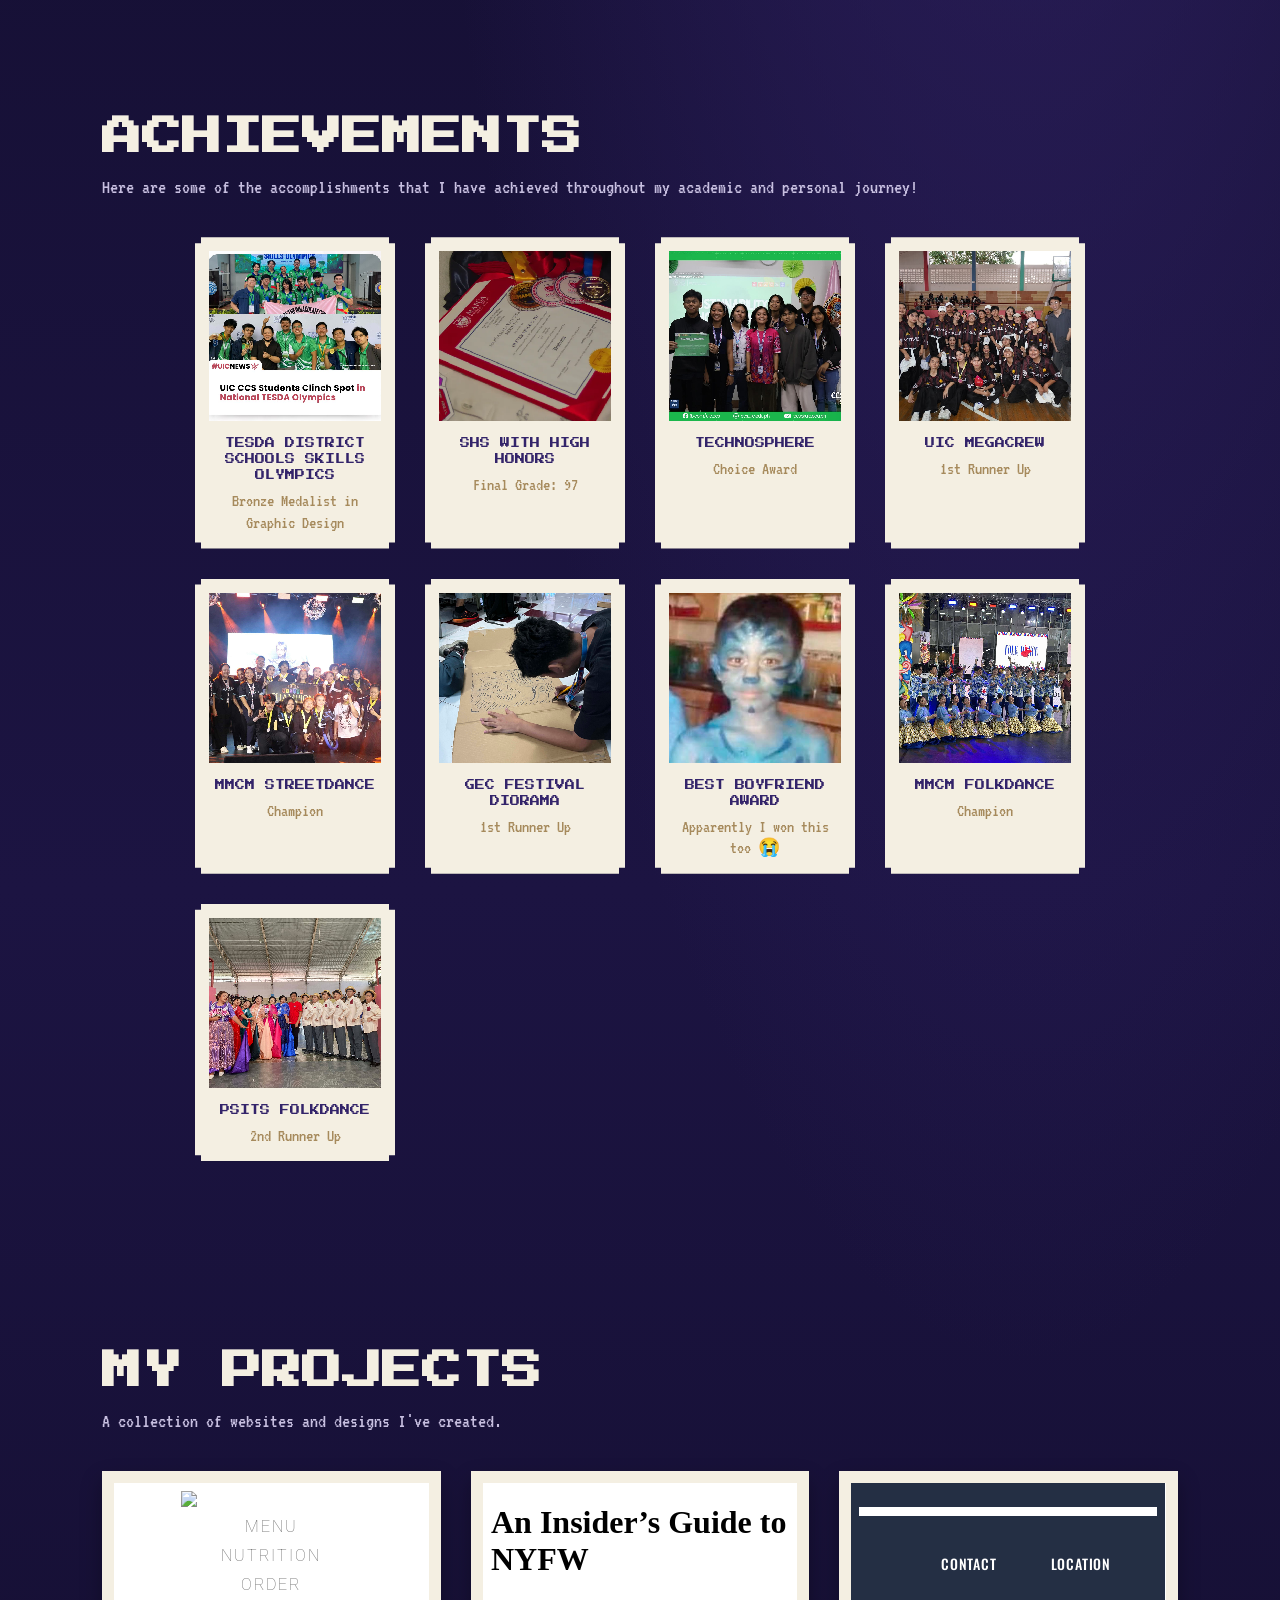
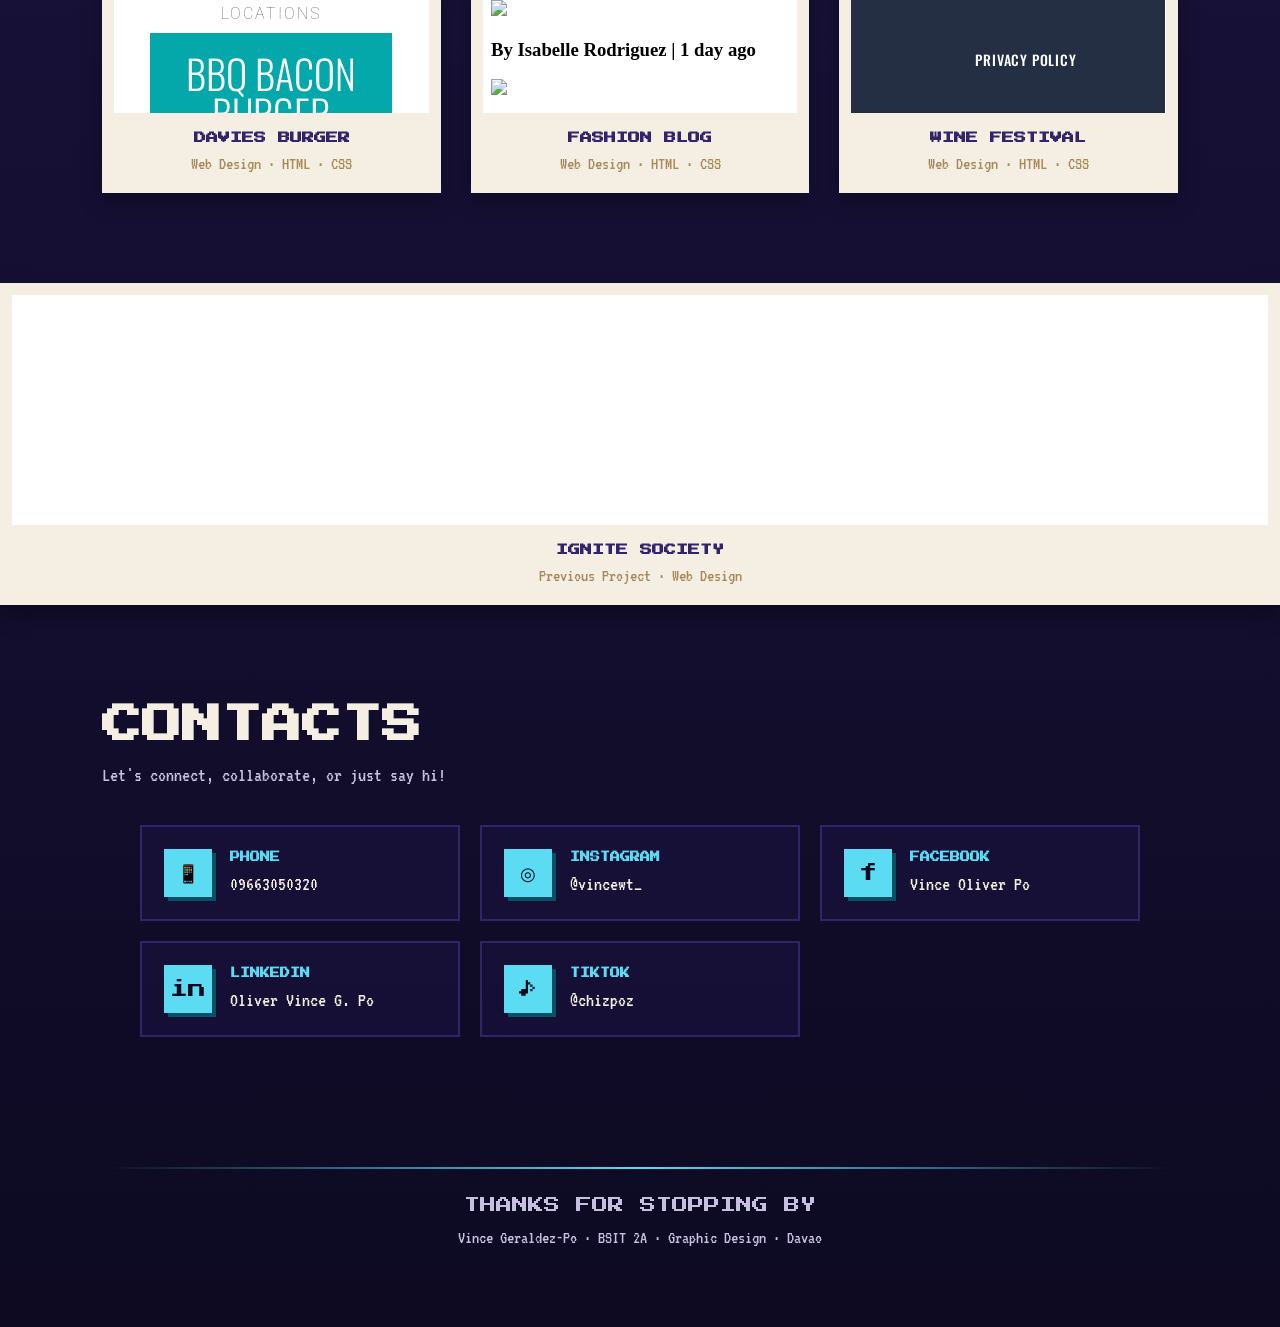
==== commit 31b7246c: "FINAL COMMIT" ====
--- a/index.html
+++ b/index.html
@@ -358,6 +358,29 @@
   </div>
 
 </section>
+
+<!-- IGNITE SOCIETY - PAST PROJECT -->
+
+<a
+  href="https://ignitesociety.github.io/ignitesociety/"
+  target="_blank"
+  rel="noopener noreferrer"
+  class="project-card"
+>
+
+  <div class="project-preview">
+    <iframe
+      src="https://ignitesociety.github.io/ignitesociety/"
+      title="Ignite Society Preview">
+    </iframe>
+  </div>
+
+  <div class="project-info">
+    <h3>IGNITE SOCIETY</h3>
+    <span>Previous Project · Web Design</span>
+  </div>
+
+</a>
 
 <!-- ================= CONTACTS ================= -->
 
--- a/styles.css
+++ b/styles.css
@@ -33,11 +33,9 @@
   padding:0;
 }
 
-
 html{
   scroll-behavior:smooth;
 }
-
 
 body{
 
@@ -67,7 +65,6 @@
     color 1.2s ease;
 }
 
-
 img,
 svg{
   image-rendering:pixelated;
@@ -98,11 +95,9 @@
   color:var(--ink);
 }
 
-
 body.dawn-mode #stars{
   opacity:0;
 }
-
 
 body.dawn-mode .moon{
 
@@ -120,7 +115,6 @@
     0 0 180px 60px rgba(255,183,3,.2);
 }
 
-
 body.dawn-mode .hero-name{
 
   color:var(--ink);
@@ -130,35 +124,29 @@
     0 0 30px rgba(255,183,3,.35);
 }
 
-
 body.dawn-mode .hero-name .last{
   color:#c1440e;
 }
 
-
 body.dawn-mode .eyebrow{
   color:#c1440e;
 }
 
-
 body.dawn-mode .about-panel{
 
   background:rgba(255,244,214,.65);
 
   border-color:#ffb976;
 }
-
 
 body.dawn-mode .about-panel p{
   color:var(--ink);
 }
 
-
 body.dawn-mode .about-panel p:last-child{
   color:#c1440e;
 }
 
-
 body.dawn-mode .tag{
 
   background:#ffe0a3;
@@ -168,14 +156,12 @@
   color:#5c2e00;
 }
 
-
 body.dawn-mode .interest{
 
   border-color:#c1440e;
 
   color:#5c2e00;
 }
-
 
 body.dawn-mode .scroll-hint,
 body.dawn-mode .section-sub,
@@ -183,7 +169,6 @@
 
   color:#7a4a1a;
 }
-
 
 body.dawn-mode .moon::before,
 body.dawn-mode .moon::after,
@@ -219,7 +204,6 @@
   );
 }
 
-
 .pixel-frame-sm{
 
   clip-path:polygon(
@@ -277,7 +261,6 @@
   transition:opacity 1s ease;
 }
 
-
 .star{
 
   position:absolute;
@@ -288,13 +271,11 @@
     twinkle 3.5s ease-in-out infinite;
 }
 
-
 .star.big{
 
   box-shadow:
     0 0 6px 1px rgba(255,255,255,.9);
 }
-
 
 @keyframes twinkle{
 
@@ -310,7 +291,6 @@
   }
 }
 
-
 @keyframes sparkle-spin{
 
   from{
@@ -321,7 +301,6 @@
     transform:rotate(360deg);
   }
 }
-
 
 .sparkle{
 
@@ -336,7 +315,6 @@
 
   opacity:.8;
 }
-
 
 .sparkle svg{
 
@@ -412,7 +390,6 @@
   cursor:pointer;
 }
 
-
 .moon::before,
 .moon::after,
 .moon .crater{
@@ -426,7 +403,6 @@
   background:rgba(180,150,80,.35);
 }
 
-
 .moon::before{
 
   width:12%;
@@ -436,7 +412,6 @@
   left:18%;
 }
 
-
 .moon::after{
 
   width:7%;
@@ -446,7 +421,6 @@
   left:46%;
 }
 
-
 .moon .crater{
 
   width:10%;
@@ -456,7 +430,6 @@
   left:50%;
 }
 
-
 .moon-hint{
 
   position:absolute;
@@ -471,7 +444,6 @@
 
   letter-spacing:1px;
 }
-
 
 @media (max-width:480px){
 
@@ -501,7 +473,6 @@
 
   margin-bottom:18px;
 }
-
 
 .hero-name{
 
@@ -516,7 +487,6 @@
   letter-spacing:1px;
 }
 
-
 .hero-name .last{
 
   color:var(--cyan);
@@ -541,7 +511,6 @@
 
   flex-wrap:wrap;
 }
-
 
 .avatar{
 
@@ -563,7 +532,6 @@
   flex-shrink:0;
 }
 
-
 .avatar img{
 
   width:100%;
@@ -574,7 +542,6 @@
   image-rendering:auto;
 }
 
-
 .hero-meta{
 
   display:flex;
@@ -584,7 +551,6 @@
   gap:14px;
 }
 
-
 .tag-row{
 
   display:flex;
@@ -594,7 +560,6 @@
   flex-wrap:wrap;
 }
 
-
 .tag{
 
   font-family:'Press Start 2P', monospace;
@@ -612,7 +577,7 @@
 
 
 /* =========================
-   CONTACT
+   CONTACT BUTTON
 ========================= */
 
 .btn-contact{
@@ -652,7 +617,6 @@
   width:fit-content;
 }
 
-
 .btn-contact:hover{
 
   transform:translateY(-2px);
@@ -662,7 +626,6 @@
     0 10px 24px rgba(92,220,242,.45);
 }
 
-
 .btn-contact:active{
 
   transform:translateY(3px);
@@ -691,7 +654,6 @@
   gap:10px;
 }
 
-
 .scroll-hint .chevron{
 
   width:10px;
@@ -705,7 +667,6 @@
 
   animation:bob 1.6s ease-in-out infinite;
 }
-
 
 @keyframes bob{
 
@@ -731,7 +692,6 @@
   margin-bottom:36px;
 }
 
-
 .about-panel{
 
   background:rgba(28,20,66,.55);
@@ -743,7 +703,6 @@
   max-width:820px;
 }
 
-
 .about-panel p{
 
   font-size:22px;
@@ -755,7 +714,6 @@
   margin-bottom:20px;
 }
 
-
 .about-panel p:last-child{
 
   margin-bottom:0;
@@ -779,7 +737,6 @@
   flex-wrap:wrap;
 }
 
-
 .interest{
 
   font-size:18px;
@@ -803,7 +760,6 @@
   margin-bottom:10px;
 }
 
-
 .section-sub{
 
   color:var(--text-dim);
@@ -812,20 +768,6 @@
 
   margin-bottom:40px;
 }
-
-
-/* 
-   FIXED CARD SIZING
-
-   Desktop:
-   4 cards per row
-
-   Each card:
-   200px wide
-
-   Cards are centered instead of
-   stretching across the page.
-*/
 
 .polaroid-grid{
 
@@ -838,7 +780,6 @@
 
   gap:30px;
 }
-
 
 .polaroid{
 
@@ -858,10 +799,6 @@
     box-shadow .2s ease;
 }
 
-
-/* Fixed height so every card
-   has the same image area */
-
 .polaroid-slot{
 
   width:100%;
@@ -881,13 +818,9 @@
   overflow:hidden;
 }
 
-
-/* Achievement images */
-
 .polaroid-slot img{
 
   width:100%;
-
   height:100%;
 
   object-fit:cover;
@@ -895,9 +828,6 @@
   display:block;
 }
 
-
-/* Emoji achievements */
-
 .achievement-icon{
 
   font-size:58px;
@@ -905,9 +835,6 @@
   line-height:1;
 }
 
-
-/* Achievement title */
-
 .polaroid-label{
 
   font-family:'Press Start 2P', monospace;
@@ -923,9 +850,6 @@
   min-height:42px;
 }
 
-
-/* Achievement description */
-
 .polaroid-label span{
 
   display:block;
@@ -940,9 +864,6 @@
 
   color:var(--cream-dark);
 }
-
-
-/* Hover effect */
 
 .polaroid:hover{
 
@@ -954,7 +875,6 @@
     0 16px 28px rgba(0,0,0,.35);
 }
 
-
 .polaroid:nth-child(even):hover{
 
   transform:
@@ -964,168 +884,24 @@
 
 
 /* =========================
-   TABLET
-========================= */
-
-@media (max-width:1000px){
-
-  .polaroid-grid{
-
-    grid-template-columns:
-      repeat(3, 200px);
-
-  }
-
-}
-
-
-/* =========================
-   SMALL TABLET
-========================= */
-
-@media (max-width:750px){
-
-  .polaroid-grid{
-
-    grid-template-columns:
-      repeat(2, 200px);
-
-    gap:24px;
-
-  }
-
-}
-
-
-/* =========================
-   MOBILE
-========================= */
-
-@media (max-width:480px){
-
-  section{
-
-    padding:
-      70px 6vw;
-
-  }
-
-
-  .hero-name{
-
-    font-size:
-      clamp(34px, 11vw, 60px);
-
-  }
-
-
-  .hero-lower{
-
-    margin-top:35px;
-
-    gap:22px;
-
-  }
-
-
-  .avatar{
-
-    width:100px;
-    height:100px;
-
-  }
-
-
-  .tag{
-
-    font-size:9px;
-
-    padding:8px 10px;
-
-  }
-
-
-  .about-panel{
-
-    padding:28px 24px;
-
-  }
-
-
-  .about-panel p{
-
-    font-size:20px;
-
-  }
-
-
-  /* 2 smaller cards per row */
-
-  .polaroid-grid{
-
-    grid-template-columns:
-      repeat(2, 150px);
-
-    gap:16px;
-
-  }
-
-
-  .polaroid{
-
-    width:150px;
-
-    padding:10px;
-
-  }
-
-
-  .polaroid-slot{
-
-    height:125px;
-
-  }
-
-
-  .achievement-icon{
-
-    font-size:44px;
-
-  }
-
-
-  .polaroid-label{
-
-    font-size:8px;
-
-    line-height:1.5;
-
-  }
-
-
-  .polaroid-label span{
-
-    font-size:16px;
-
-  }
-
-}
-
-/* =========================
    PROJECTS
 ========================= */
 
 #projects h2{
+
   font-size:clamp(26px, 4vw, 40px);
+
   margin-bottom:10px;
 }
 
 #projects .section-sub{
+
   color:var(--text-dim);
+
   font-size:20px;
+
   margin-bottom:40px;
 }
-
 
 .projects-grid{
 
@@ -1140,7 +916,6 @@
 
   margin:0 auto;
 }
-
 
 .project-card{
 
@@ -1164,7 +939,6 @@
   overflow:hidden;
 }
 
-
 .project-card:hover{
 
   transform:translateY(-8px);
@@ -1173,9 +947,6 @@
     0 18px 30px rgba(0,0,0,.4);
 }
 
-
-/* Website preview */
-
 .project-preview{
 
   width:100%;
@@ -1189,7 +960,6 @@
   position:relative;
 }
 
-
 .project-preview iframe{
 
   width:100%;
@@ -1203,9 +973,6 @@
   background:white;
 }
 
-
-/* Project information */
-
 .project-info{
 
   padding:16px 8px 8px;
@@ -1213,7 +980,6 @@
   text-align:center;
 }
 
-
 .project-info h3{
 
   font-family:'Press Start 2P', monospace;
@@ -1227,7 +993,6 @@
   margin-bottom:8px;
 }
 
-
 .project-info span{
 
   font-family:'VT323', monospace;
@@ -1239,52 +1004,66 @@
 
 
 /* =========================
-   PROJECT RESPONSIVENESS
-========================= */
-
-@media (max-width:900px){
-
-  .projects-grid{
-
-    grid-template-columns:
-      repeat(2, 1fr);
-
-  }
-
-}
-
-
-@media (max-width:600px){
-
-  .projects-grid{
-
-    grid-template-columns:1fr;
-
-  }
-
-  .project-preview{
-
-    height:240px;
-
-  }
-
-}
+   IGNITE SOCIETY
+   PAST PROJECT
+========================= */
+
+.ignite-preview{
+
+  display:flex;
+
+  align-items:center;
+
+  justify-content:center;
+
+  background:#111;
+}
+
+.ignite-placeholder{
+
+  text-align:center;
+
+  font-family:'Press Start 2P', monospace;
+
+  color:var(--cyan);
+}
+
+.ignite-placeholder span{
+
+  display:block;
+
+  font-size:24px;
+
+  margin-bottom:12px;
+}
+
+.ignite-placeholder small{
+
+  font-size:9px;
+
+  color:var(--text-dim);
+}
+
 
 /* =========================
    CONTACTS
 ========================= */
 
 #contacts h2{
+
   font-size:clamp(26px, 4vw, 40px);
+
   margin-bottom:10px;
 }
 
 #contacts .section-sub{
+
   color:var(--text-dim);
+
   font-size:20px;
+
   margin-bottom:40px;
 }
-
 
 .contact-grid{
 
@@ -1299,7 +1078,6 @@
 
   margin:0 auto;
 }
-
 
 .contact-card{
 
@@ -1327,7 +1105,6 @@
   min-height:90px;
 }
 
-
 .contact-card:hover{
 
   transform:translateY(-5px);
@@ -1335,9 +1112,7 @@
   background:rgba(51,36,106,.8);
 
   border-color:var(--cyan);
-
-}
-
+}
 
 .contact-icon{
 
@@ -1365,7 +1140,6 @@
     4px 4px 0 var(--cyan-deep);
 }
 
-
 .contact-card h3{
 
   font-family:'Press Start 2P', monospace;
@@ -1379,7 +1153,6 @@
   line-height:1.5;
 }
 
-
 .contact-card p{
 
   font-family:'VT323', monospace;
@@ -1407,7 +1180,6 @@
   color:var(--ink);
 }
 
-
 body.dawn-mode .contact-card:hover{
 
   background:#ffe0a3;
@@ -1415,18 +1187,15 @@
   border-color:#c1440e;
 }
 
-
 body.dawn-mode .contact-card h3{
 
   color:#c1440e;
 }
 
-
 body.dawn-mode .contact-card p{
 
   color:var(--ink);
 }
-
 
 body.dawn-mode .contact-icon{
 
@@ -1440,36 +1209,167 @@
 
 
 /* =========================
-   CONTACT RESPONSIVENESS
-========================= */
-
-@media (max-width:900px){
-
-  .contact-grid{
+   PROJECT RESPONSIVENESS
+========================= */
+
+@media (max-width:1000px){
+
+  .polaroid-grid{
+
+    grid-template-columns:
+      repeat(3, 200px);
+  }
+
+  .projects-grid{
 
     grid-template-columns:
       repeat(2, 1fr);
-
-  }
-
+  }
+}
+
+
+@media (max-width:900px){
+
+  .contact-grid{
+
+    grid-template-columns:
+      repeat(2, 1fr);
+  }
+}
+
+
+@media (max-width:750px){
+
+  .polaroid-grid{
+
+    grid-template-columns:
+      repeat(2, 200px);
+
+    gap:24px;
+  }
 }
 
 
 @media (max-width:600px){
 
+  .projects-grid{
+
+    grid-template-columns:1fr;
+  }
+
+  .project-preview{
+
+    height:240px;
+  }
+
   .contact-grid{
 
     grid-template-columns:1fr;
-
   }
 
   .contact-card{
 
     padding:18px;
-
-  }
-
-}
+  }
+}
+
+
+/* =========================
+   MOBILE
+========================= */
+
+@media (max-width:480px){
+
+  section{
+
+    padding:
+      70px 6vw;
+  }
+
+  .hero-name{
+
+    font-size:
+      clamp(34px, 11vw, 60px);
+  }
+
+  .hero-lower{
+
+    margin-top:35px;
+
+    gap:22px;
+  }
+
+  .avatar{
+
+    width:100px;
+    height:100px;
+  }
+
+  .tag{
+
+    font-size:9px;
+
+    padding:8px 10px;
+  }
+
+  .about-panel{
+
+    padding:28px 24px;
+  }
+
+  .about-panel p{
+
+    font-size:20px;
+  }
+
+  .polaroid-grid{
+
+    grid-template-columns:
+      repeat(2, 150px);
+
+    gap:16px;
+  }
+
+  .polaroid{
+
+    width:150px;
+
+    padding:10px;
+  }
+
+  .polaroid-slot{
+
+    height:125px;
+  }
+
+  .achievement-icon{
+
+    font-size:44px;
+  }
+
+  .polaroid-label{
+
+    font-size:8px;
+
+    line-height:1.5;
+  }
+
+  .polaroid-label span{
+
+    font-size:16px;
+  }
+
+  .ignite-placeholder span{
+
+    font-size:18px;
+  }
+
+  .ignite-placeholder small{
+
+    font-size:7px;
+  }
+}
+
 
 /* =========================
    FOOTER
@@ -1487,7 +1387,6 @@
 
   color:var(--text-dim);
 }
-
 
 .divider{
 
@@ -1507,14 +1406,12 @@
   margin-bottom:24px;
 }
 
-
 footer .pixel-font{
 
   font-size:16px;
 
   margin-bottom:12px;
 }
-
 
 footer p{
 
